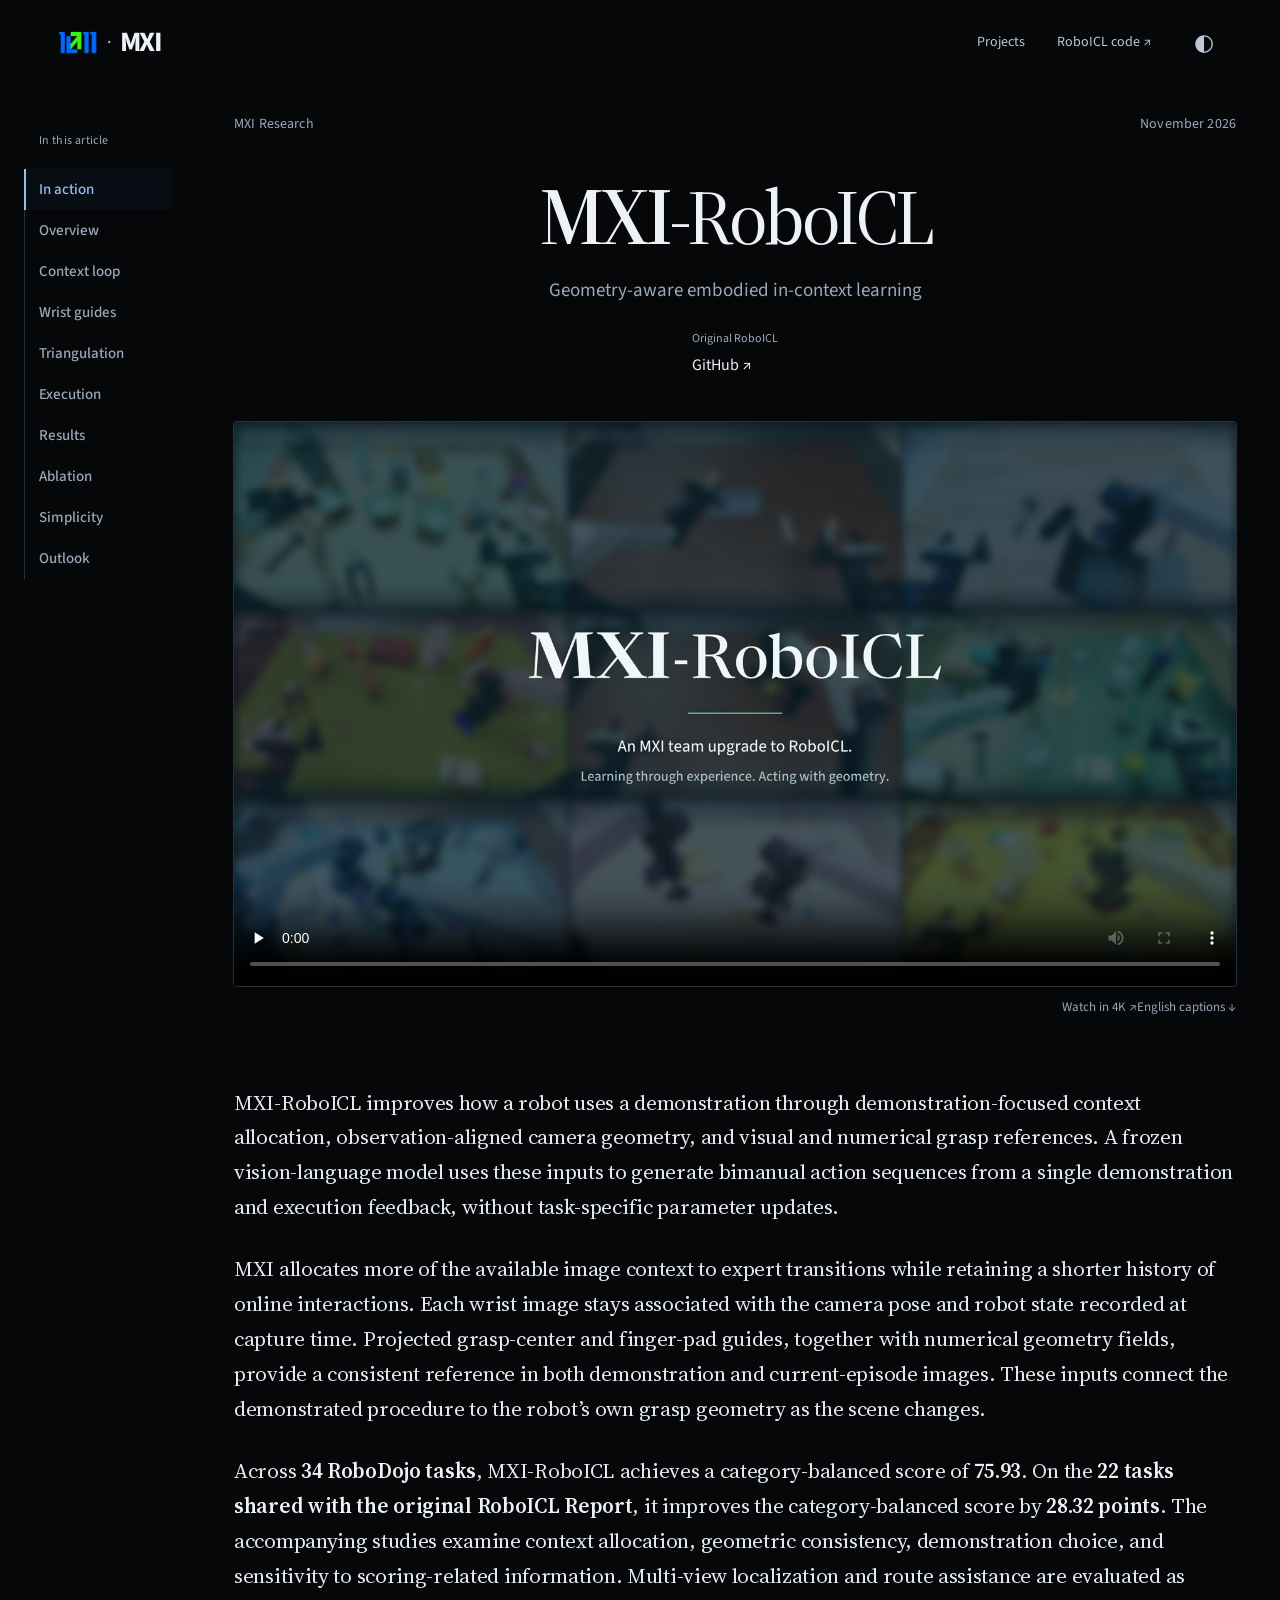
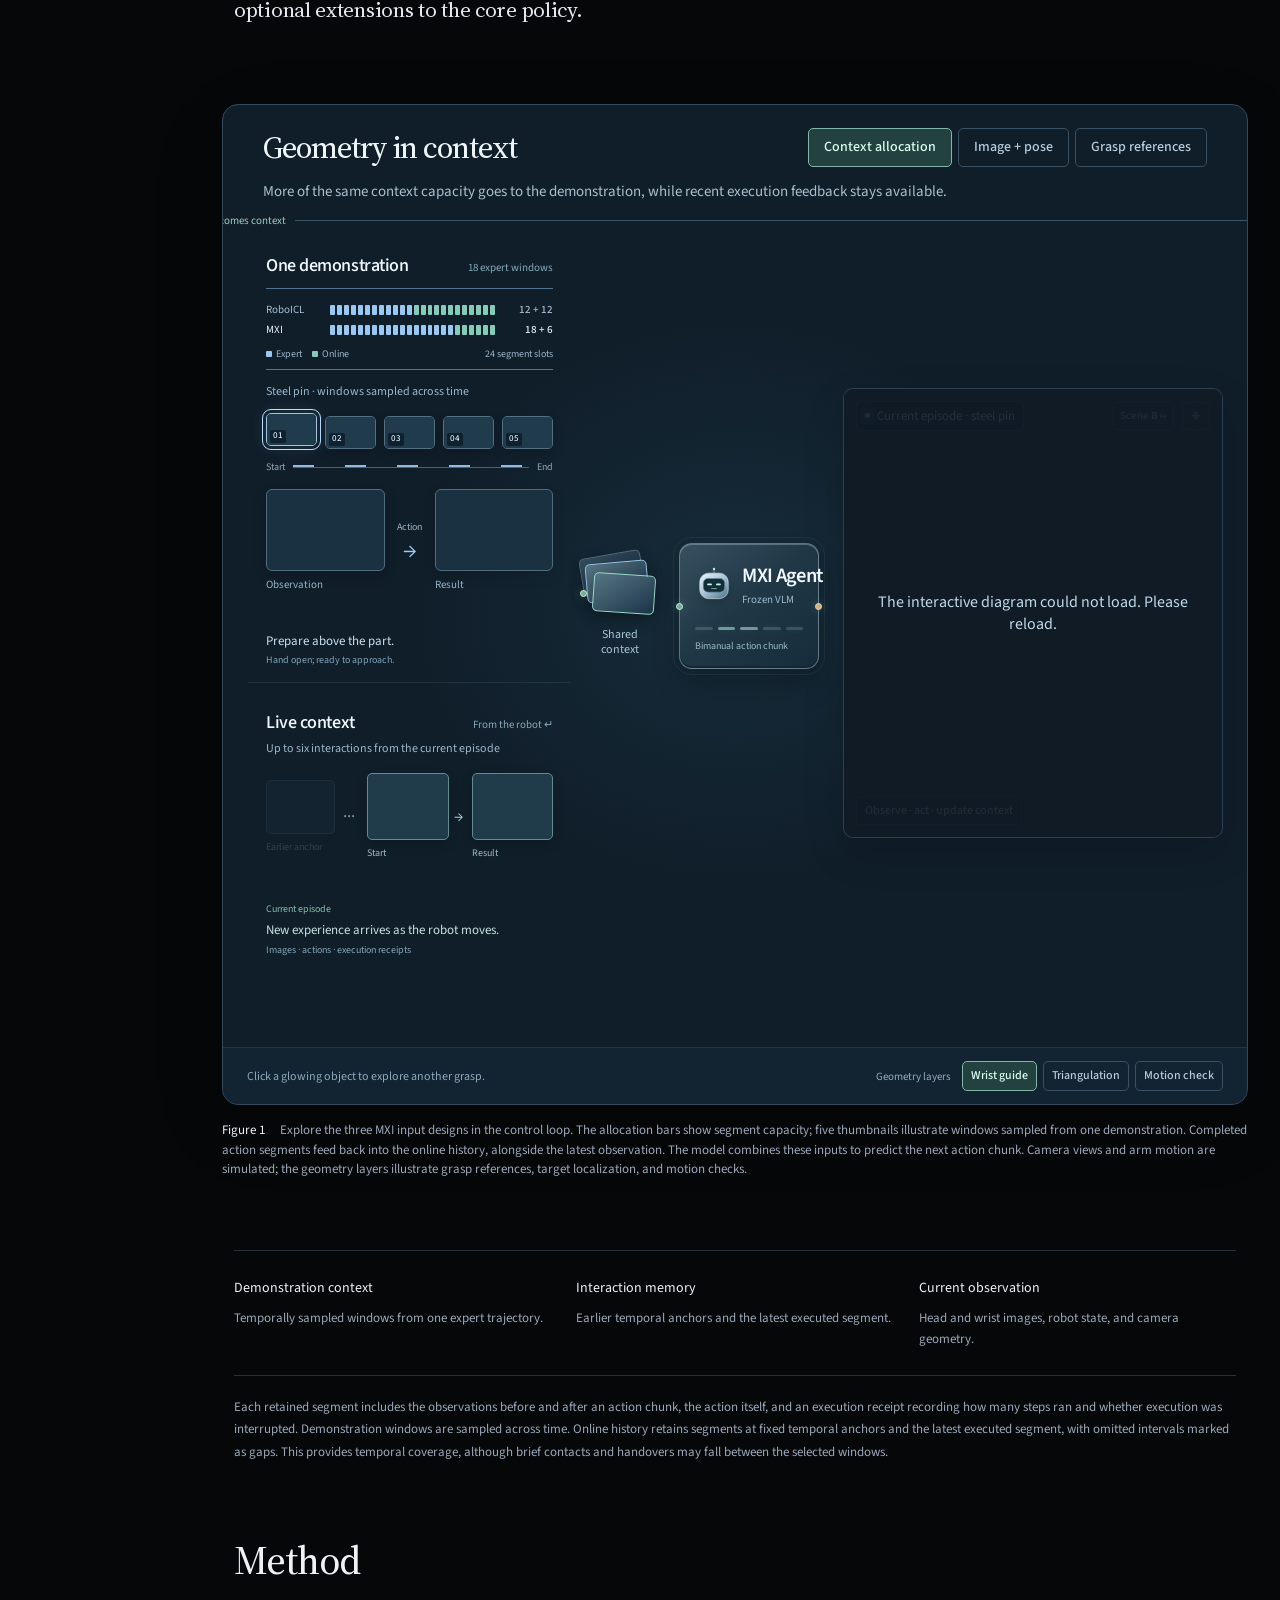
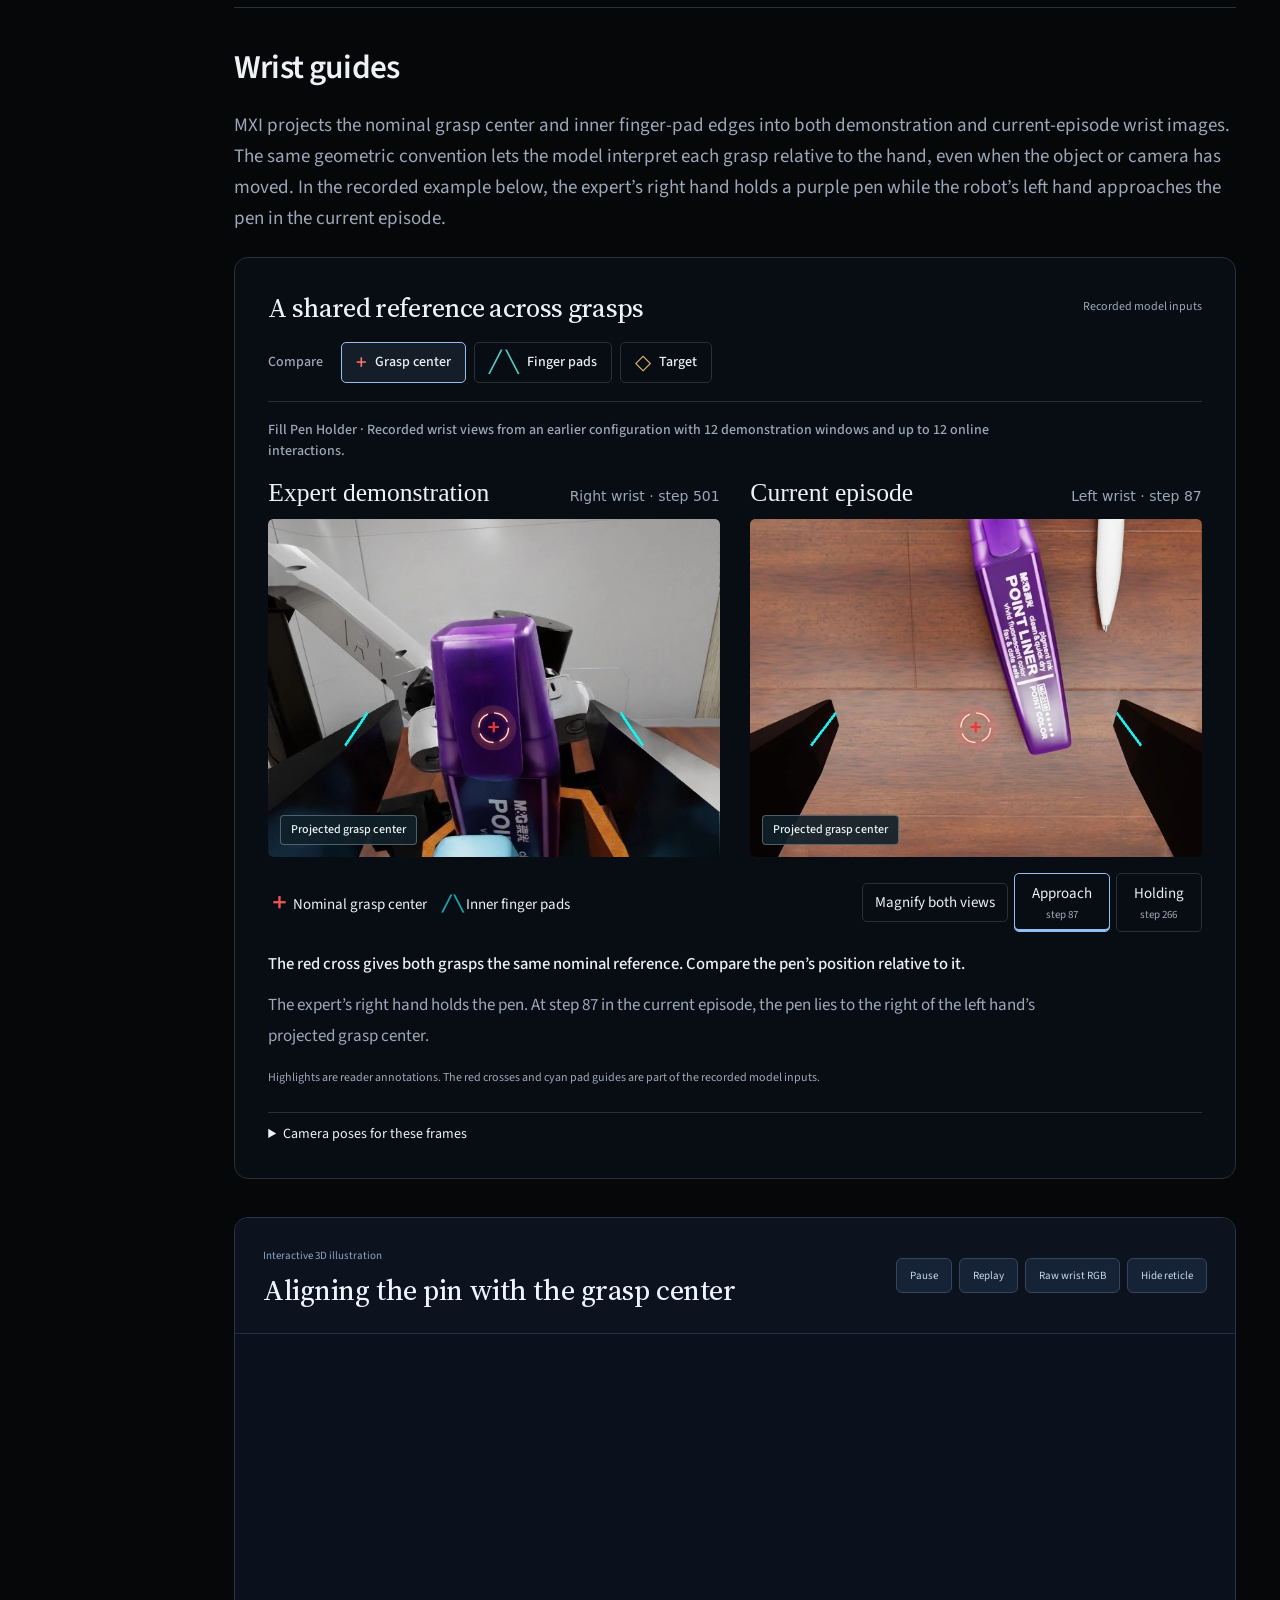
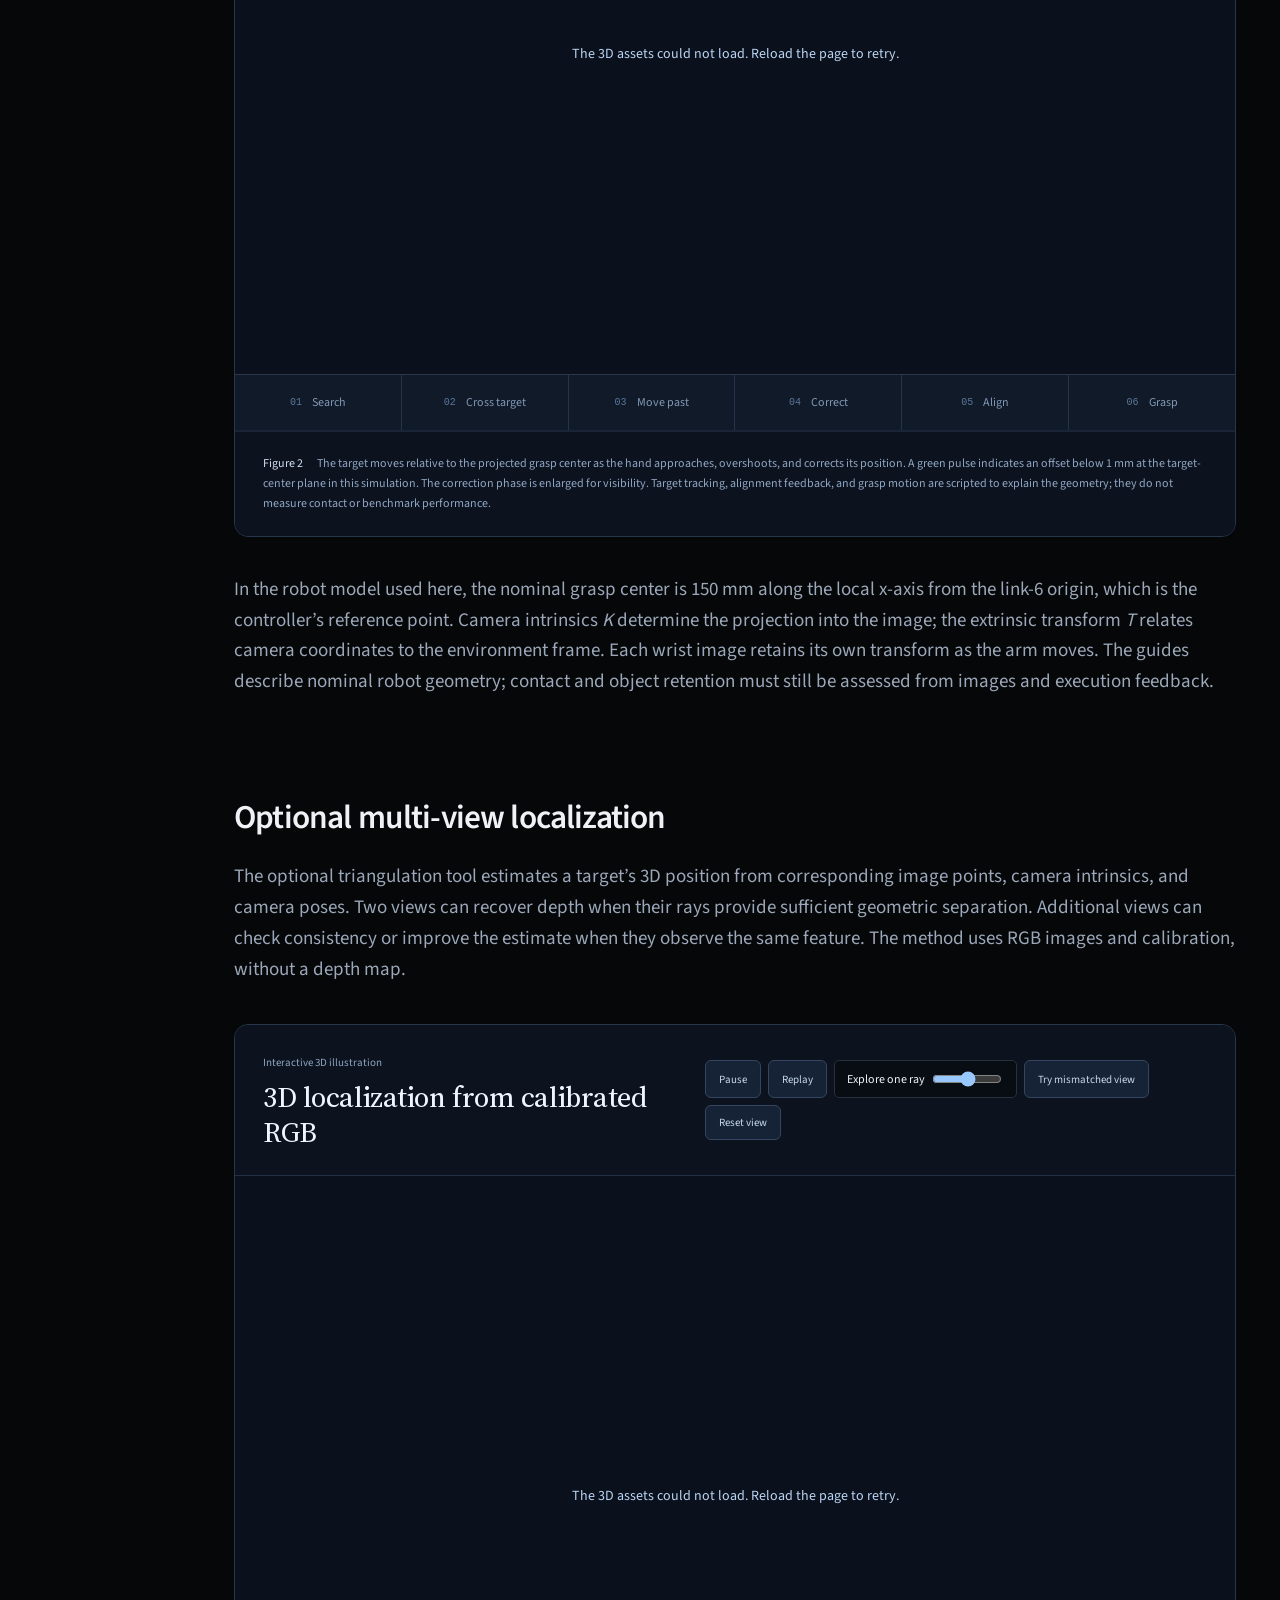
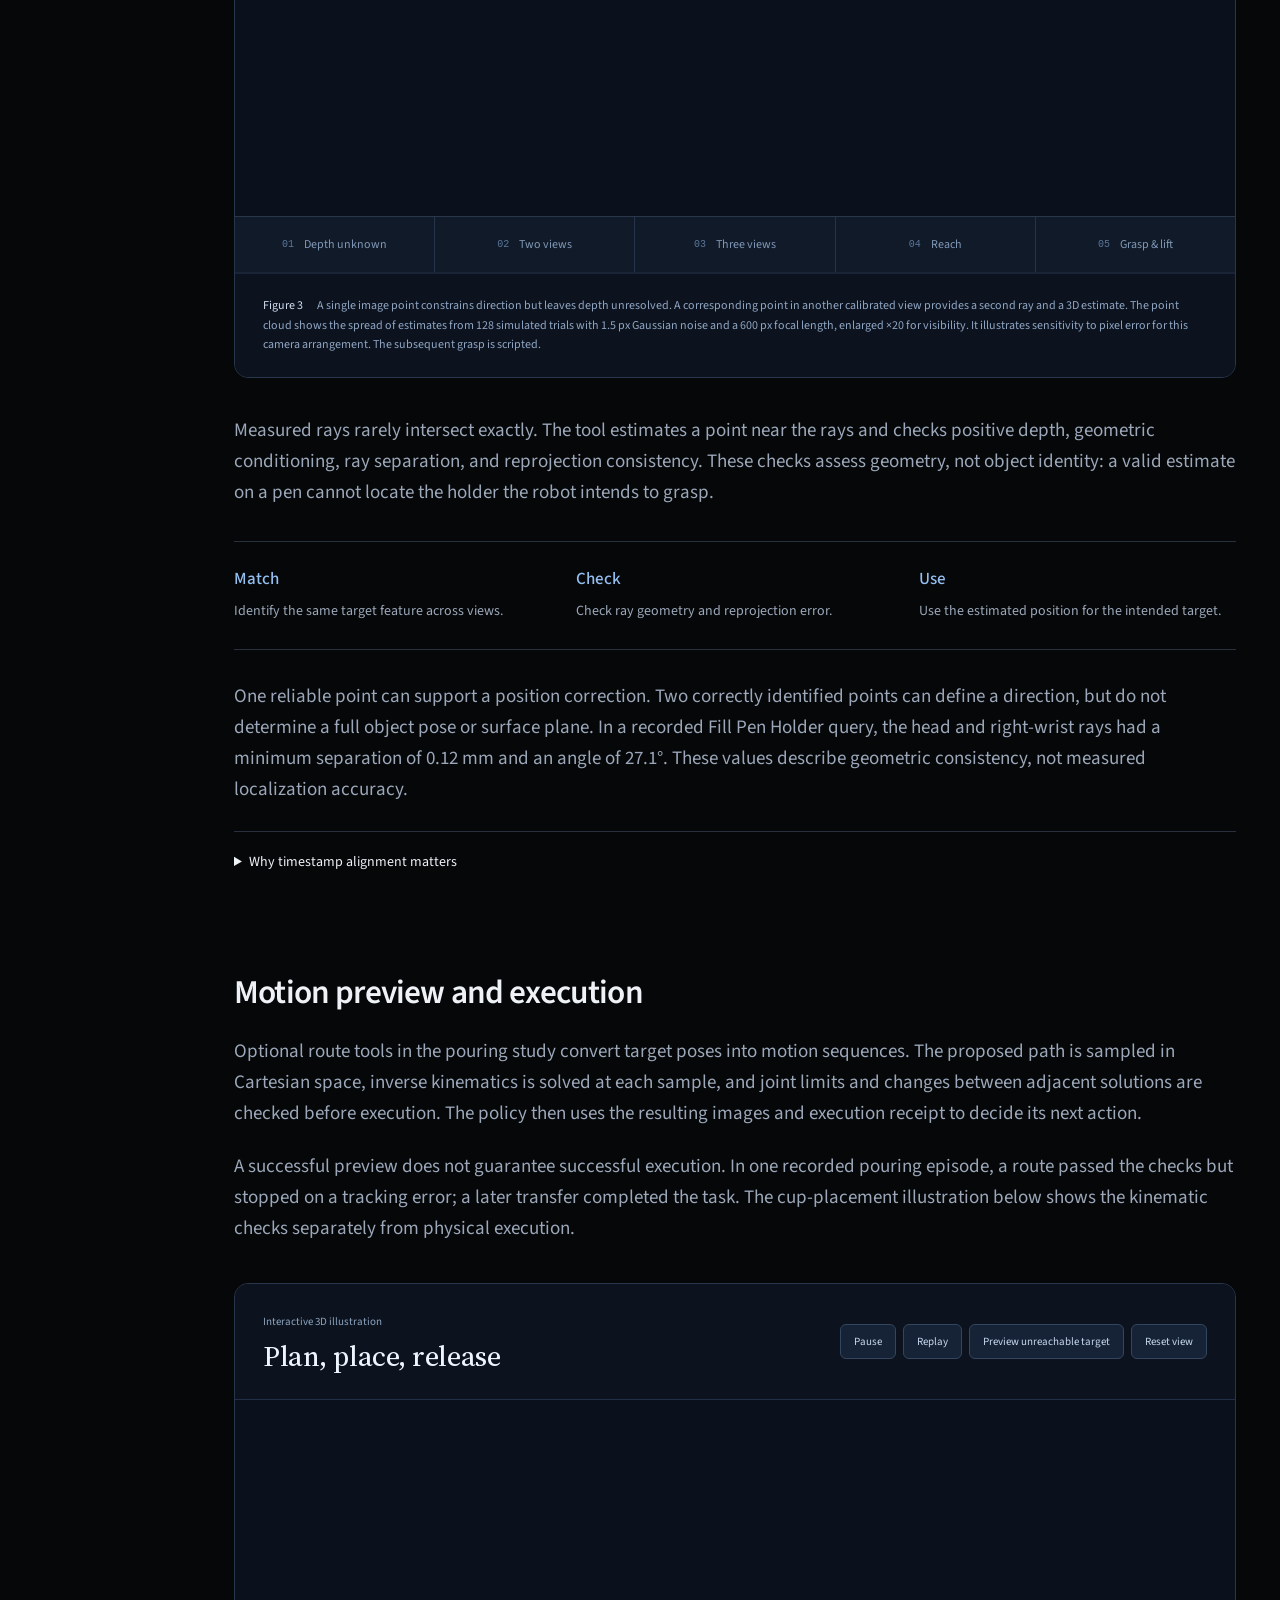
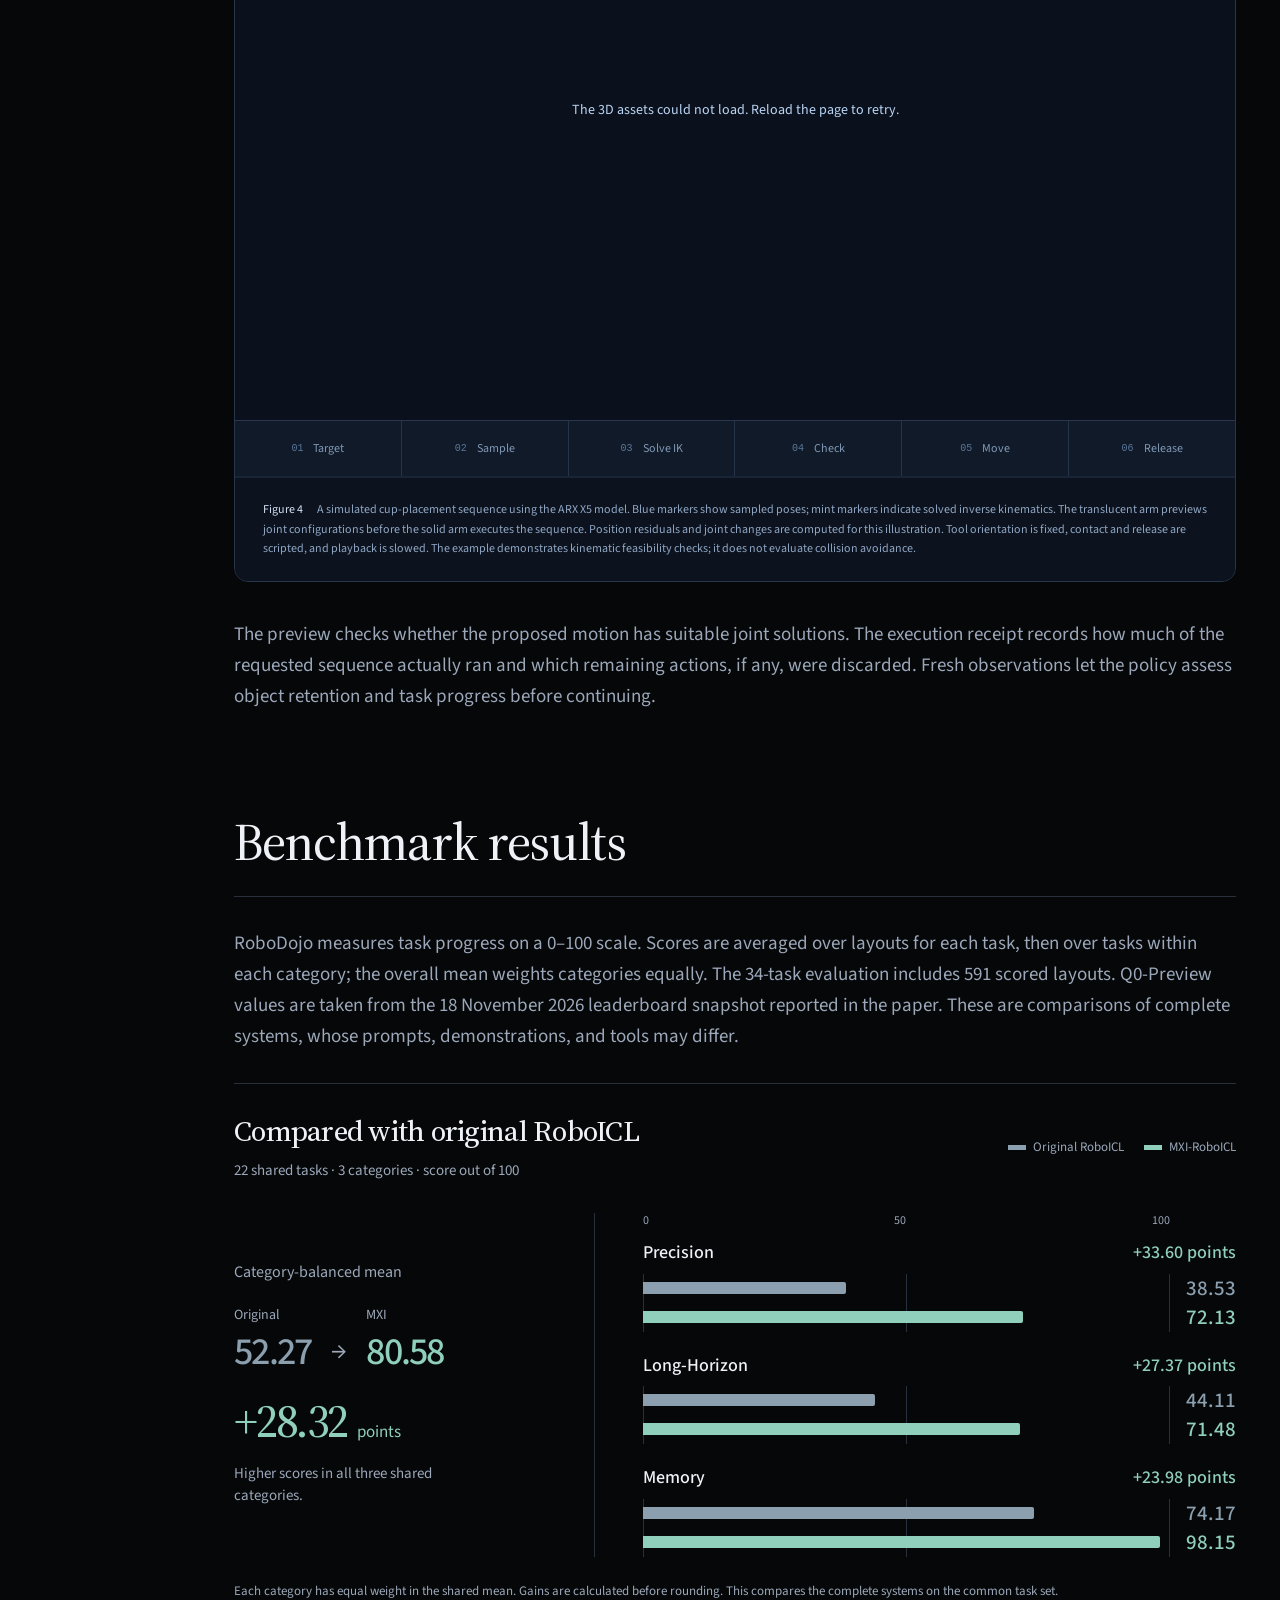
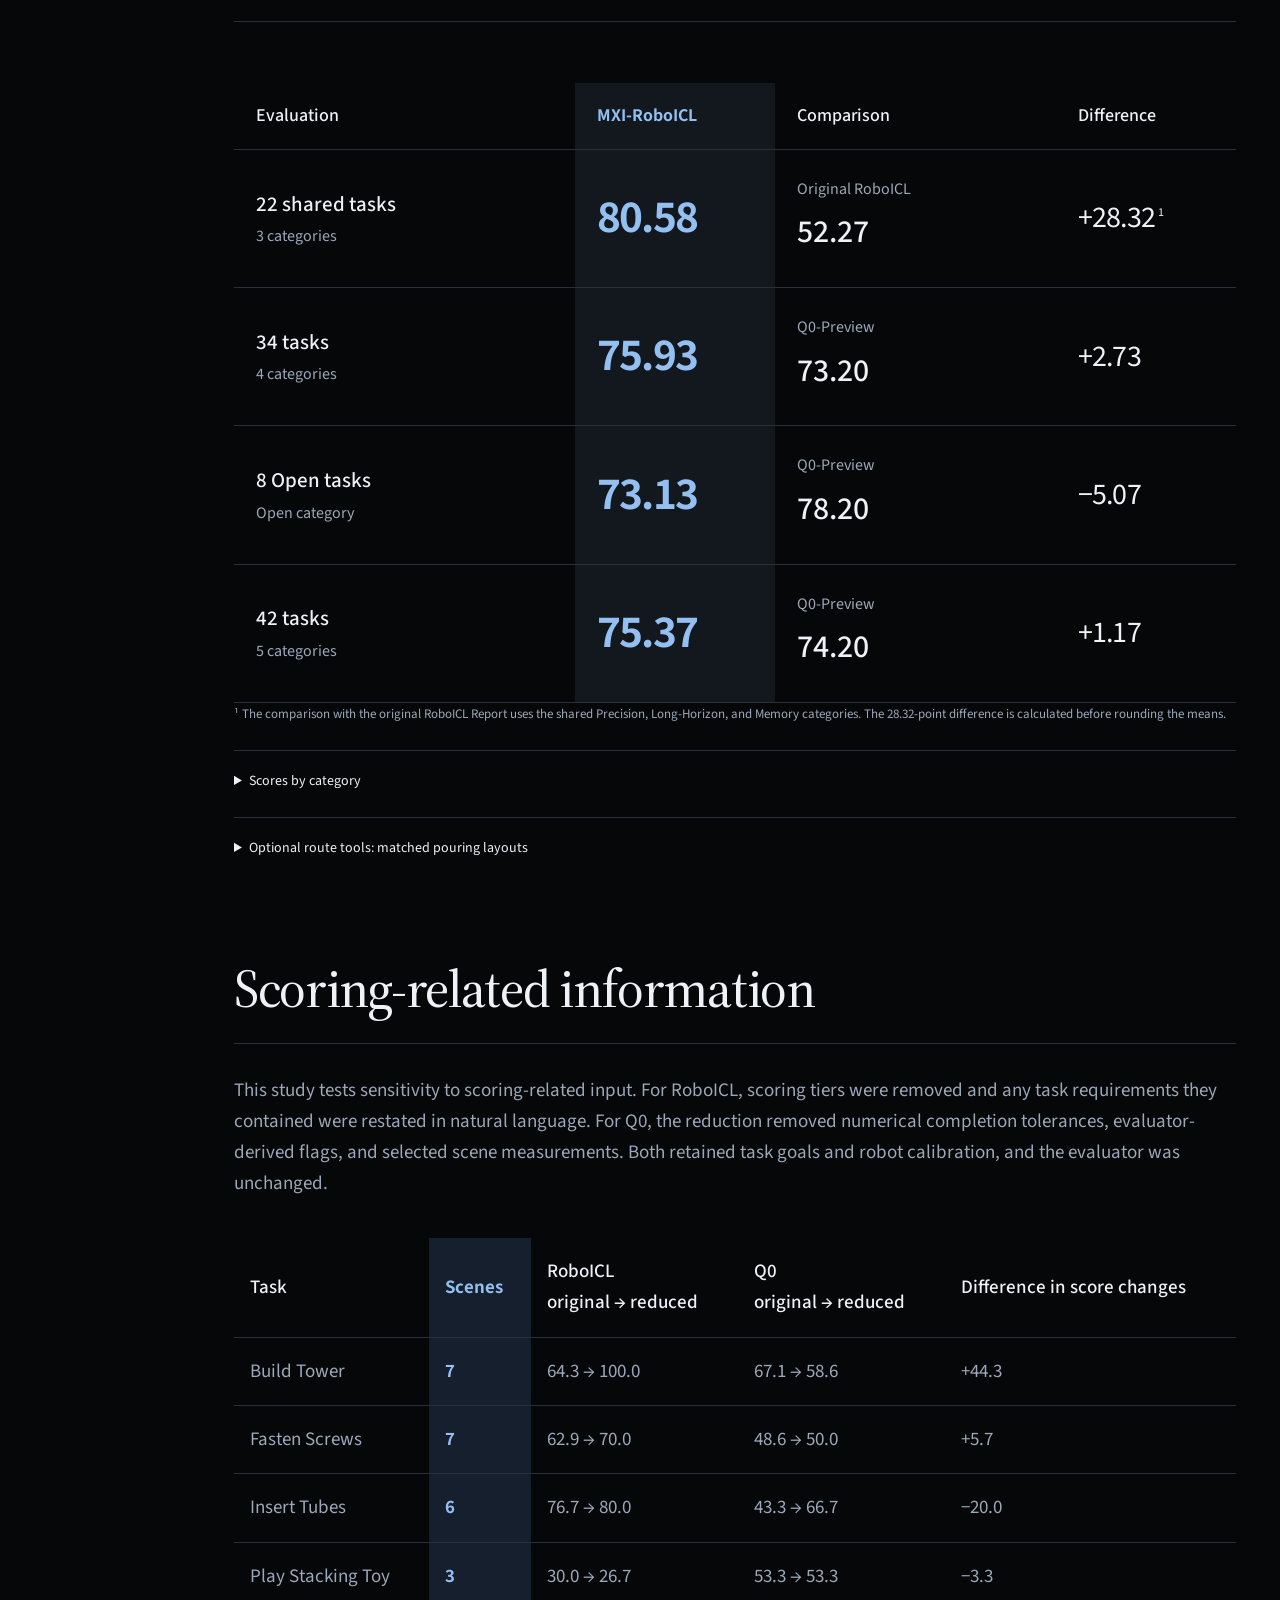
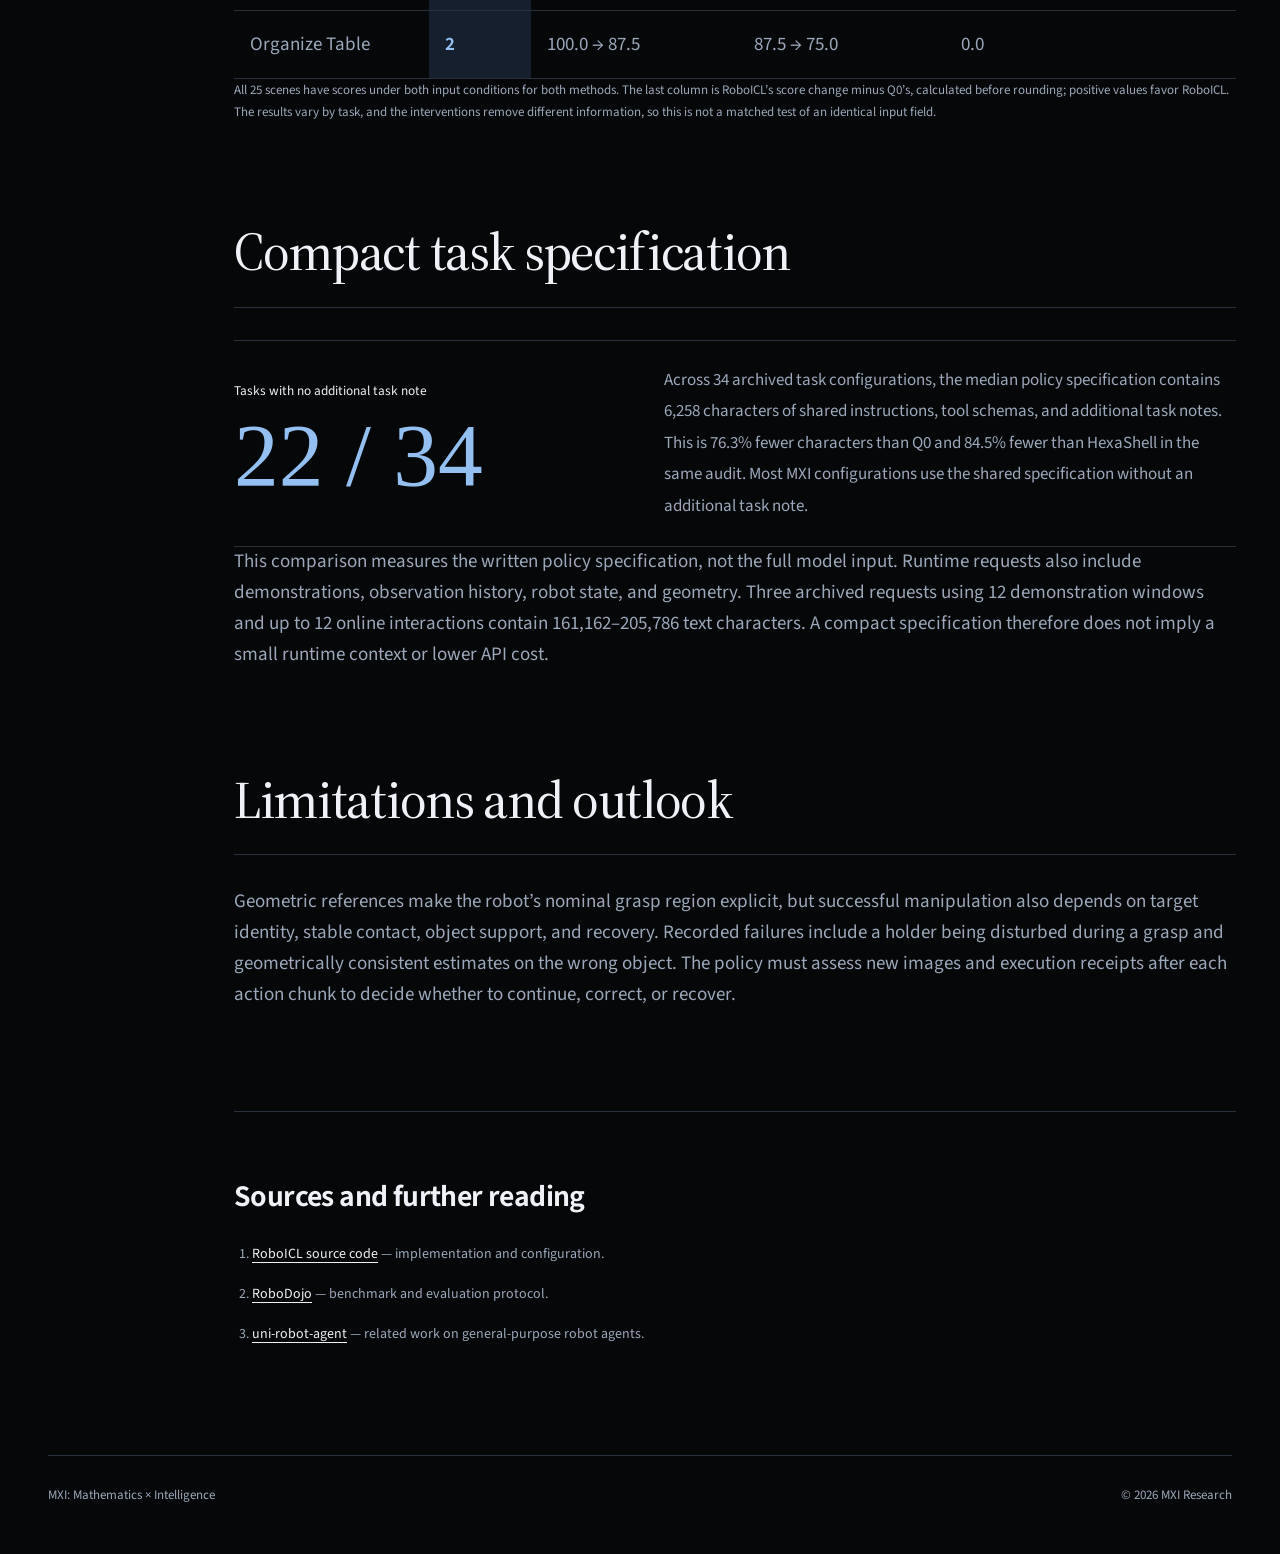
==== roboicl/index.html @ 3c6c7737 "Bundle the MXI-RoboICL website and media for local hosting" ====
<!doctype html>
<html lang="en" data-theme="dark">
<head>
<meta charset="utf-8"><meta name="viewport" content="width=device-width, initial-scale=1">
<title>MXI-RoboICL</title>
<meta name="description" content="MXI-RoboICL combines demonstration-focused context, observation-aligned camera geometry, and projected grasp references for robot control with a frozen vision-language model.">
<meta name="theme-color" content="#000000">
<script>try{document.documentElement.dataset.theme=localStorage.getItem('mxi-theme')||'dark'}catch(e){}</script>
<link rel="icon" href="../assets/mxi-logo.png"><link rel="stylesheet" href="../assets/styles.c7ca676ddd0a.css"><link rel="stylesheet" href="blog.css">
<link rel="stylesheet" href="research.css">
<script src="blog.js?v=16" defer></script>
<link rel="stylesheet" href="scenes.css">
<link rel="stylesheet" href="opening.css">
<link rel="stylesheet" href="editorial.css"><link rel="stylesheet" href="mxi.css?v=9">
<link rel="stylesheet" href="context-loop.css?v=17"><link rel="stylesheet" href="report.css?v=4"><script type="module" src="report.js?v=3"></script>
<link rel="preload" href="../assets/fonts/source-serif-4.woff2" as="font" type="font/woff2" crossorigin>
<script type="module" src="context-loop.js?v=18"></script>
<script src="opening.js?v=9" defer></script>
<script type="importmap">{"imports":{"three":"../assets/three/build/three.module.js","three/addons/":"../assets/three/examples/jsm/"}}</script>
<script type="module" src="scene-loader.js?v=18"></script>
</head>
<body>
<a class="skip-link" href="#article">Skip to article</a>
<header class="site-header"><div class="container header-inner"><a class="brand" href="../" aria-label="MXI home"><img src="../assets/mxi-logo.png" width="42" height="42" alt=""><span class="brand-separator">·</span><span>MXI</span></a><div class="header-actions"><a class="header-research" href="../#projects">Projects</a><a class="header-github" href="https://github.com/Embodied-RSI/RoboICL">RoboICL code ↗</a><button class="theme-toggle" type="button" aria-label="Switch theme">◐</button></div></div></header>
<main id="article">

<nav class="contents" aria-label="Article sections">
<button class="contents-toggle" aria-expanded="false" aria-controls="section-links">On this page <span aria-hidden="true">＋</span></button>
<div id="section-links"><span class="contents-label">In this article</span><a href="#showreel">In action</a><a href="#background">Overview</a><a href="#context-loop">Context loop</a><a href="#method">Wrist guides</a><a href="#triangulation">Triangulation</a><a href="#execution">Execution</a><a href="#results">Results</a><a href="#ablation">Ablation</a><a href="#simplicity">Simplicity</a><a href="#next">Outlook</a></div>
</nav>
<div class="article-head wrap">
<div class="edition"><span>MXI Research</span><span>November 2026</span></div>
<h1 class="mxi-title"><span class="mxi-emphasis">MXI</span>-RoboICL</h1><p class="mxi-team-statement">Geometry-aware embodied in-context learning</p>
<div class="publication-meta"><span class="paper-slot" aria-hidden="true"></span><a href="https://github.com/Embodied-RSI/RoboICL"><span>Original RoboICL</span>GitHub ↗</a></div>
</div>
<section id="showreel" class="showreel wrap" aria-label="MXI-RoboICL in action">
<figure class="showreel-figure">
<video id="showcase-video" controls playsinline preload="none" poster="../assets/film/report/film-poster.jpg" aria-label="MXI-RoboICL: method film with English narration, captions and recorded successes">
<source src="../assets/film/report/film-stream-1080.mp4" type="video/mp4"><track kind="captions" srclang="en" label="English" default src="../assets/film/report/new-lines.vtt?v=tri-restore-nov09">
<a href="../assets/film/report/film-stream-1080.mp4">Watch the MXI-RoboICL method film</a>
</video>
<div class="film-links"><a href="../assets/film/report/film-4k.mp4?v=tri-restore-nov09">Watch in 4K ↗</a> <a href="../assets/film/report/en.vtt?v=tri-restore-nov09" download>English captions ↓</a></div>
</figure>
</section>
<section id="background" class="opening-overview wrap" aria-label="Overview">
<p class="overview-lead">MXI-RoboICL improves how a robot uses a demonstration through demonstration-focused context allocation, observation-aligned camera geometry, and visual and numerical grasp references. A frozen vision-language model uses these inputs to generate bimanual action sequences from a single demonstration and execution feedback, without task-specific parameter updates.</p>
<p>MXI allocates more of the available image context to expert transitions while retaining a shorter history of online interactions. Each wrist image stays associated with the camera pose and robot state recorded at capture time. Projected grasp-center and finger-pad guides, together with numerical geometry fields, provide a consistent reference in both demonstration and current-episode images. These inputs connect the demonstrated procedure to the robot’s own grasp geometry as the scene changes.</p>
<p>Across <strong>34 RoboDojo tasks</strong>, MXI-RoboICL achieves a category-balanced score of <strong>75.93</strong>. On the <strong>22 tasks shared with the original RoboICL Report</strong>, it improves the category-balanced score by <strong>28.32 points</strong>. The accompanying studies examine context allocation, geometric consistency, demonstration choice, and sensitivity to scoring-related information. Multi-view localization and route assistance are evaluated as optional extensions to the core policy.</p>
</section>

<figure id="context-loop" class="context-loop wrap" aria-label="The MXI-RoboICL control loop" data-phase="reference" data-focus="allocation">
  <div class="grasp-lab" aria-label="Interactive diagram of the MXI-RoboICL context loop">
    <div class="lab-focus-header">
      <h2>Geometry in context</h2>
      <div class="lab-focus-controls" role="group" aria-label="Explore the MXI input designs">
        <button type="button" data-lab-focus="allocation" aria-pressed="true">Context allocation</button>
        <button type="button" data-lab-focus="geometry" aria-pressed="false">Image + pose</button>
        <button type="button" data-lab-focus="guides" aria-pressed="false">Grasp references</button>
      </div>
      <p data-lab-focus-description aria-live="polite">More of the same context capacity goes to the demonstration, while recent execution feedback stays available.</p>
    </div>
    <div class="lab-workspace">
      <div class="lab-context">
        <section class="lab-reference" aria-label="Fixed demonstration">
          <div class="lab-side-header"><h3>One demonstration</h3><span>18 expert windows</span></div>

          <div class="lab-allocation" aria-label="Context allocation changes from 12 expert and 12 online segments to 18 expert and 6 online segments">
            <div><span>RoboICL</span><div class="allocation-cells" aria-hidden="true"><i class="expert"></i><i class="expert"></i><i class="expert"></i><i class="expert"></i><i class="expert"></i><i class="expert"></i><i class="expert"></i><i class="expert"></i><i class="expert"></i><i class="expert"></i><i class="expert"></i><i class="expert"></i><i class="online"></i><i class="online"></i><i class="online"></i><i class="online"></i><i class="online"></i><i class="online"></i><i class="online"></i><i class="online"></i><i class="online"></i><i class="online"></i><i class="online"></i><i class="online"></i></div><b>12 + 12</b></div>
            <div><span>MXI</span><div class="allocation-cells" aria-hidden="true"><i class="expert"></i><i class="expert"></i><i class="expert"></i><i class="expert"></i><i class="expert"></i><i class="expert"></i><i class="expert"></i><i class="expert"></i><i class="expert"></i><i class="expert"></i><i class="expert"></i><i class="expert"></i><i class="expert"></i><i class="expert"></i><i class="expert"></i><i class="expert"></i><i class="expert"></i><i class="expert"></i><i class="online"></i><i class="online"></i><i class="online"></i><i class="online"></i><i class="online"></i><i class="online"></i></div><b>18 + 6</b></div>
            <p><span class="allocation-key expert">Expert</span><span class="allocation-key online">Online</span><span>24 segment slots</span></p>
          </div>
          <p class="lab-reference-sub"><span data-lab-demo-title>Steel pin</span> · windows sampled across time</p>
          <div class="lab-windows" role="group" aria-label="Inspect a demonstration window">
            <button type="button" data-lab-window="0" aria-label="Demonstration window 1" aria-pressed="true"><canvas width="240" height="150" aria-hidden="true"></canvas><span>01</span></button>
            <button type="button" data-lab-window="1" aria-label="Demonstration window 2" aria-pressed="false"><canvas width="240" height="150" aria-hidden="true"></canvas><span>02</span></button>
            <button type="button" data-lab-window="2" aria-label="Demonstration window 3" aria-pressed="false"><canvas width="240" height="150" aria-hidden="true"></canvas><span>03</span></button>
            <button type="button" data-lab-window="3" aria-label="Demonstration window 4" aria-pressed="false"><canvas width="240" height="150" aria-hidden="true"></canvas><span>04</span></button>
            <button type="button" data-lab-window="4" aria-label="Demonstration window 5" aria-pressed="false"><canvas width="240" height="150" aria-hidden="true"></canvas><span>05</span></button>
          </div>
          <div class="lab-sampling"><span>Start</span><i></i><span>End</span></div>
          <div class="lab-example" data-lab-demo-source>
            <div><canvas data-lab-example-start width="320" height="200" aria-label="Demonstration starting observation"></canvas><span>Observation</span></div>
            <div class="lab-example-arrow"><span>Action</span><b>→</b></div>
            <div><canvas data-lab-example-end width="320" height="200" aria-label="Demonstration resulting observation"></canvas><span>Result</span></div>
          </div>
          <div class="lab-bound-tags"><span data-lab-demo-stamp>Demo image</span><span>Its camera pose</span><span>Its robot state</span></div>
          <p class="lab-demo-caption" data-lab-window-action>Prepare above the part.</p>
          <p class="lab-receipt" data-lab-window-receipt>Hand open; ready to approach.</p>
        </section>
        <section class="lab-memory" aria-label="Live context from the robot">
          <div class="lab-side-header"><h3>Live context</h3><span>From the robot ↵</span></div>
          <p class="lab-live-sub">Up to six interactions from the current episode</p>
          <div class="lab-live-strip" data-lab-observation>
            <div class="lab-anchor-wrap" data-lab-anchor data-empty><canvas width="240" height="150" aria-label="Retained earlier execution"></canvas><span>Earlier anchor</span></div>
            <span class="lab-history-gap" title="Omitted history intervals">···</span>
            <div class="lab-latest-pair">
              <div><canvas data-lab-live-start width="320" height="200" aria-label="Start of the latest execution segment"></canvas><span>Start</span></div>
              <b aria-hidden="true">→</b>
              <div><canvas data-lab-observation-photo width="320" height="200" aria-label="Result of the latest execution segment"></canvas><span>Result</span></div>
            </div>
          </div>
          <div class="lab-bound-tags"><span data-lab-live-stamp>Initial image</span><span>Its camera pose</span><span>Its robot state</span></div>
          <div class="lab-live-record"><span data-lab-observation-label>Current episode</span><p data-lab-observation-state>New experience arrives as the robot moves.</p><small data-lab-observation-receipt>Images · actions · execution receipts</small></div>
        </section>
      </div>
      <section class="lab-agent" aria-label="Shared context enters the frozen MXI Agent">
        <div class="lab-shared-context">
          <div class="lab-context-stack" data-lab-shared-source><i></i><canvas data-lab-shared-demo width="240" height="150" aria-hidden="true"></canvas><canvas data-lab-shared-live width="240" height="150" aria-hidden="true"></canvas></div>
          <span>Shared<br>context</span>
          <i class="lab-port" data-lab-merge-port></i>
        </div>
        <div class="lab-model-core">
          <i class="lab-port lab-input-port" data-lab-input-port></i>
          <div class="lab-model-brand">
            <svg class="lab-model-icon" viewBox="0 0 64 64" fill="none" aria-hidden="true"><defs><linearGradient id="model-metal" x1="12" y1="8" x2="50" y2="58" gradientUnits="userSpaceOnUse"><stop stop-color="#eff8ff"/><stop offset=".52" stop-color="#a9c2d3"/><stop offset="1" stop-color="#4b7289"/></linearGradient></defs><rect x="8" y="12" width="48" height="43" rx="15" fill="url(#model-metal)" stroke="#d1e6ef"/><rect x="14" y="21" width="36" height="23" rx="8" fill="#152c3a" stroke="#698ea1"/><path d="M22 31h5m10 0h5" stroke="#b9ffe5" stroke-width="3" stroke-linecap="round"/><path d="M28 38h8" stroke="#83bba9" stroke-width="1.5" stroke-linecap="round"/><path d="M32 12V7" stroke="#a9c6d6"/><circle cx="32" cy="5" r="2" fill="#b9edda"/></svg>
            <div><h3>MXI Agent</h3><span>Frozen VLM</span></div>
          </div>
          <div class="lab-core-channels" aria-hidden="true"><i></i><i></i><i></i><i></i><i></i></div>
          <span class="lab-model-note">Bimanual action chunk</span>
          <i class="lab-port lab-output-port" data-lab-output-port></i>
          <div class="lab-core-scan" aria-hidden="true"></div>
        </div>
      </section>
      <section class="lab-stage" aria-label="3D robot workspace">
        <canvas data-lab-canvas aria-label="Click a glowing object to change the grasp. Keys 1, 2, 3 select steel pin, USB drive, or hex coupler. Drag to orbit." tabindex="0" aria-keyshortcuts="1 2 3"></canvas>
        <div class="lab-loading" data-lab-loading role="status">Loading the 3D workbench…</div>
        <div class="lab-viewport-header">
          <span class="lab-live-label"><i></i><span data-lab-view-label>Current episode · steel pin</span></span>
          <button type="button" data-lab-layout aria-pressed="false" aria-label="Change object arrangement">Scene <b>B</b> ↔</button>
          <button type="button" data-lab-reset aria-label="Reset camera" title="Reset camera">⌖</button>
        </div>
        <span class="lab-target" data-lab-target hidden></span>
        <div class="lab-wrist lab-ref-wrist" data-lab-ref-wrist hidden><canvas width="232" height="160"></canvas><span>Demonstration wrist</span></div>
        <div class="lab-wrist" data-lab-wrist hidden aria-label="Simulated wrist camera">
          <canvas data-lab-wrist-canvas width="232" height="160" aria-hidden="true"></canvas>
          <svg viewBox="0 0 232 160" aria-hidden="true"><line data-lab-offset-line/><circle data-lab-target-dot r="4"/></svg>
          <span>Current wrist</span><b data-lab-wrist-readout></b>
        </div>
        <div class="lab-tool-result" data-lab-tool-result hidden></div>
        <div class="lab-viewport-footer">
          <span data-lab-view-status>Observe · act · update context</span>
        </div>
      </section>

      <svg class="lab-flow" aria-hidden="true"><defs><marker id="flow-arrow" viewBox="0 0 10 10" refX="8" refY="5" markerWidth="5" markerHeight="5" orient="auto-start-reverse"><path d="M1 1L8 5L1 9" fill="none" stroke="context-stroke" stroke-width="1.4"/></marker></defs>
        <path data-lab-path="reference" marker-end="url(#flow-arrow)"/>
        <path data-lab-path="observation" marker-end="url(#flow-arrow)"/>
        <path data-lab-path="context" marker-end="url(#flow-arrow)"/>
        <path data-lab-path="action" marker-end="url(#flow-arrow)"/>
        <path data-lab-path="feedback" marker-end="url(#flow-arrow)"/>
        <g class="lab-streams" data-lab-streams></g>
      </svg>
      <div class="lab-photo-packet" data-lab-demo-packet aria-hidden="true"><canvas width="480" height="150"></canvas><span>Demo window</span><small class="lab-packet-geometry">Camera pose + robot state</small></div>
      <div class="lab-photo-packet" data-lab-feedback-packet aria-hidden="true"><canvas width="480" height="150"></canvas><span>Execution segment</span><small class="lab-packet-geometry">Camera pose + robot state</small></div>
      <div class="lab-photo-packet lab-context-packet" data-lab-context-packet aria-hidden="true"><canvas width="240" height="150"></canvas><span>Live context</span><small class="lab-packet-geometry">Camera pose + robot state</small></div>
      <span class="lab-action-label" data-lab-action-label>Action</span>
      <span class="lab-feedback-label" data-lab-feedback-label>Execution becomes context</span>
    </div>
    <div class="lab-bottom">
      <p><span data-lab-cycle-label>Click a glowing object to explore another grasp.</span></p>
      <div class="lab-tools" role="group" aria-label="Toggle geometric tools"><span>Geometry layers</span>
        <button type="button" data-lab-tool="wrist" aria-pressed="true">Wrist guide</button>
        <button type="button" data-lab-tool="tri" aria-pressed="false">Triangulation</button>
        <button type="button" data-lab-tool="plan" aria-pressed="false">Motion check</button>
      </div>
    </div>
  </div>
  <figcaption><span>Figure 1</span> Explore the three MXI input designs in the control loop. The allocation bars show segment capacity; five thumbnails illustrate windows sampled from one demonstration. Completed action segments feed back into the online history, alongside the latest observation. The model combines these inputs to predict the next action chunk. Camera views and arm motion are simulated; the geometry layers illustrate grasp references, target localization, and motion checks.</figcaption>
</figure>

<div class="reading-layout wrap"><article class="prose">
<section class="context-details" aria-label="How context is organized">
<div class="context-strip"><div><span>Demonstration context</span><p>Temporally sampled windows from one expert trajectory.</p></div><div><span>Interaction memory</span><p>Earlier temporal anchors and the latest executed segment.</p></div><div><span>Current observation</span><p>Head and wrist images, robot state, and camera geometry.</p></div></div>
<p class="small">Each retained segment includes the observations before and after an action chunk, the action itself, and an execution receipt recording how many steps ran and whether execution was interrupted. Demonstration windows are sampled across time. Online history retains segments at fixed temporal anchors and the latest executed segment, with omitted intervals marked as gaps. This provides temporal coverage, although brief contacts and handovers may fall between the selected windows.</p></section>

<section id="method" class="method-chapter"><h2 class="method-group-title">Method</h2><h3>Wrist guides</h3><p>MXI projects the nominal grasp center and inner finger-pad edges into both demonstration and current-episode wrist images. The same geometric convention lets the model interpret each grasp relative to the hand, even when the object or camera has moved. In the recorded example below, the expert’s right hand holds a purple pen while the robot’s left hand approaches the pen in the current episode.</p>
<div class="observation-study" data-wrist-cue="center">
<div class="wrist-study-heading"><h4>A shared reference across grasps</h4><span>Recorded model inputs</span></div>
<div class="wrist-cue-controls" role="group" aria-label="Highlight the same feature in both wrist views">
<span>Compare</span><button type="button" data-wrist-cue="center" aria-pressed="true"><i class="cue-cross" aria-hidden="true">+</i>Grasp center</button><button type="button" data-wrist-cue="pads" aria-pressed="false"><i class="cue-pads" aria-hidden="true">╱ ╲</i>Finger pads</button><button type="button" data-wrist-cue="target" aria-pressed="false"><i class="cue-target" aria-hidden="true">◇</i>Target</button>
</div>
<p class="wrist-source">Fill Pen Holder · Recorded wrist views from an earlier configuration with 12 demonstration windows and up to 12 online interactions.</p>
<div class="observation-pair">
<figure><figcaption>Expert demonstration <small>Right wrist · step 501</small></figcaption><div class="wrist-crop"><div class="wrist-coordinate-plane"><img width="640" height="480" src="../assets/observations/expert.webp" alt="Purple pen between the expert’s right fingers, above the red grasp center"><svg class="wrist-annotation" data-wrist-annotation="expert" viewBox="0 0 640 480" aria-hidden="true"></svg></div><span class="wrist-feature-label">Projected grasp center</span></div></figure>
<figure><figcaption>Current episode <small id="live-camera">Left wrist · step 87</small></figcaption><div class="wrist-crop"><div class="wrist-coordinate-plane"><img id="current-wrist" width="640" height="480" src="../assets/observations/approach.webp" alt="Purple pen to the right of the red cross in the left wrist image"><svg class="wrist-annotation" data-wrist-annotation="current" viewBox="0 0 640 480" aria-hidden="true"></svg></div><span class="wrist-feature-label">Projected grasp center</span></div></figure></div>
<div class="observation-tools"><span><b class="cross-key">＋</b> Nominal grasp center <b class="pads-key">╱ ╲</b> Inner finger pads</span><div class="wrist-phase-controls" role="group" aria-label="Recorded observation"><button id="crop-mode" aria-pressed="false">Magnify both views</button> <button data-frame="approach" aria-pressed="true">Approach <small>step 87</small></button><button data-frame="hold" aria-pressed="false">Holding <small>step 266</small></button></div></div>
<p class="wrist-cue-note" data-wrist-cue-note aria-live="polite">The red cross gives both grasps the same nominal reference. Compare the pen’s position relative to it.</p>
<p id="wrist-caption" aria-live="polite">The expert’s right hand holds the pen. At step 87 in the current episode, the pen lies to the right of the left hand’s projected grasp center.</p>
<p class="wrist-annotation-note">Highlights are reader annotations. The red crosses and cyan pad guides are part of the recorded model inputs.</p>
<details><summary>Camera poses for these frames</summary><div class="pose-grid" id="wrist-poses"></div><small>Camera-to-environment transforms; translation is in metres. Demonstration pad positions are estimated from the recorded gripper command. Current-episode pad positions use measured finger joints.</small></details>
</div>

<figure class="scene-figure" id="wrist-animation" data-scene="grasp">
<div class="scene-heading"><div><span class="scene-kicker">Interactive 3D illustration</span><h4>Aligning the pin with the grasp center</h4></div><div class="scene-controls"><button data-play aria-pressed="false">Pause</button><button data-replay>Replay</button><button data-raw aria-pressed="false">Raw wrist RGB</button><button data-guides aria-pressed="true">Hide reticle</button></div></div>
<div class="scene-stage" role="group" aria-label="Aligning the pin with the grasp center">
<canvas aria-label="First-person wrist view of precision grasp alignment, with a small full-arm context view" tabindex="0"></canvas>
<div class="scene-loading">Loading 3D visualization…</div>
<div class="scene-label main-label">Wrist RGB · precision pin pickup</div><div class="context-inset"><span>Overview</span></div><div class="comparison-status" data-comparison>Align the target with the crosshair</div>
<div class="wrist-frame"><span class="scene-label">Wrist camera · live view</span><div class="reticle"><i></i><b></b><em class="reticle-pulse"></em><em class="reticle-hold"></em></div><div class="target-bracket"></div><div class="alignment-line"></div><div class="pad-edge" data-pad="0"></div><div class="pad-edge" data-pad="1"></div><div class="wrist-readout">Compare the grasp center and target</div></div><div class="guide-key"><span>＋ Grasp center</span><span>◇ Target</span><span>│ Inner pads</span></div><div class="precision-metrics"><div><span>Target-plane offset</span><strong data-offset>65.8 <small>mm</small></strong></div><div><span>Pin width</span><strong>20 <small>mm</small></strong></div><p data-grasp-outcome>The pin stays on the table.</p></div>
<div class="scene-story"><span data-stage-count>01 / 06</span><strong data-stage-title>Search</strong><p data-stage-description></p></div>
</div>
<div class="scene-timeline"><button data-stage="0"><span>01</span>Search</button><button data-stage="1"><span>02</span>Cross target</button><button data-stage="2"><span>03</span>Move past</button><button data-stage="3"><span>04</span>Correct</button><button data-stage="4"><span>05</span>Align</button><button data-stage="5"><span>06</span>Grasp</button></div>
<div class="scene-progress"><i></i></div>
<figcaption><span>Figure 2</span> The target moves relative to the projected grasp center as the hand approaches, overshoots, and corrects its position. A green pulse indicates an offset below 1 mm at the target-center plane in this simulation. The correction phase is enlarged for visibility. Target tracking, alignment feedback, and grasp motion are scripted to explain the geometry; they do not measure contact or benchmark performance.</figcaption>
</figure>

<p>In the robot model used here, the nominal grasp center is 150 mm along the local x-axis from the link-6 origin, which is the controller’s reference point. Camera intrinsics <em>K</em> determine the projection into the image; the extrinsic transform <em>T</em> relates camera coordinates to the environment frame. Each wrist image retains its own transform as the arm moves. The guides describe nominal robot geometry; contact and object retention must still be assessed from images and execution feedback.</p>
</section><section id="triangulation" class="method-chapter"><h3>Optional multi-view localization</h3><p>The optional triangulation tool estimates a target’s 3D position from corresponding image points, camera intrinsics, and camera poses. Two views can recover depth when their rays provide sufficient geometric separation. Additional views can check consistency or improve the estimate when they observe the same feature. The method uses RGB images and calibration, without a depth map.</p>
<figure class="scene-figure" id="tri-animation" data-scene="tri">
<div class="scene-heading"><div><span class="scene-kicker">Interactive 3D illustration</span><h4>3D localization from calibrated RGB</h4></div><div class="scene-controls"><button data-play aria-pressed="false">Pause</button><button data-replay>Replay</button><label class="ray-control">Explore one ray <input aria-label="Candidate position along the head ray" type="range" min="45" max="115" value="81" data-ray-slider></label><button data-outlier aria-pressed="false">Try mismatched view</button><button data-reset>Reset view</button></div></div>
<div class="scene-stage" role="group" aria-label="3D localization from calibrated RGB">
<canvas aria-label="Head camera on a gantry and wrist cameras attached to complete ARX arms, revealing depth before a reach; drag to orbit. Use arrow keys to rotate and plus or minus to zoom." tabindex="0"></canvas>
<div class="scene-loading">Loading 3D visualization…</div>
<div class="scene-label main-label">ARX X5 · calibrated RGB geometry</div><div class="rgb-inputs"><span>RGB + camera calibration</span><strong>No depth map</strong></div><div class="head-frame"><span class="scene-label">Head RGB</span><i class="image-landmark"></i><p data-ray-explanation>Same pixel. Different possible depths.</p></div>
<div class="camera-labels"></div><div class="depth-card"><span data-depth-label>Example depths on one ray</span><div class="depth-number" data-depth>?</div><div class="spread-readout" data-spread>One view · depth unconstrained</div><div class="depth-track"><i data-depth-range></i><b data-depth-point></b></div><strong data-geometry>Depth is ambiguous</strong><p data-geometry-detail>A point in one image lies somewhere along a 3D ray.</p><div class="camera-legend"><span style="--cam:#92bdff">Head</span><span style="--cam:#64e2c4">Left wrist</span><span style="--cam:#ffbd80">Right wrist</span></div></div><div class="orbit-hint">Drag the 3D scene to orbit</div>
<div class="scene-story"><span data-stage-count>01 / 05</span><strong data-stage-title>One ray</strong><p data-stage-description></p></div>
</div>
<div class="scene-timeline"><button data-stage="0"><span>01</span>Depth unknown</button><button data-stage="1"><span>02</span>Two views</button><button data-stage="2"><span>03</span>Three views</button><button data-stage="3"><span>04</span>Reach</button><button data-stage="4"><span>05</span>Grasp &amp; lift</button></div>
<div class="scene-progress"><i></i></div>
<figcaption><span>Figure 3</span> A single image point constrains direction but leaves depth unresolved. A corresponding point in another calibrated view provides a second ray and a 3D estimate. The point cloud shows the spread of estimates from 128 simulated trials with 1.5 px Gaussian noise and a 600 px focal length, enlarged ×20 for visibility. It illustrates sensitivity to pixel error for this camera arrangement. The subsequent grasp is scripted.</figcaption>
</figure><p>Measured rays rarely intersect exactly. The tool estimates a point near the rays and checks positive depth, geometric conditioning, ray separation, and reprojection consistency. These checks assess geometry, not object identity: a valid estimate on a pen cannot locate the holder the robot intends to grasp.</p><div class="evidence-steps"><div><b>Match</b><span>Identify the same target feature across views.</span></div><div><b>Check</b><span>Check ray geometry and reprojection error.</span></div><div><b>Use</b><span>Use the estimated position for the intended target.</span></div></div>
<p>One reliable point can support a position correction. Two correctly identified points can define a direction, but do not determine a full object pose or surface plane. In a recorded Fill Pen Holder query, the head and right-wrist rays had a minimum separation of 0.12 mm and an angle of 27.1°. These values describe geometric consistency, not measured localization accuracy.</p><details><summary>Why timestamp alignment matters</summary><p>A wrist image paired with a camera pose from another time can produce an incorrect ray. Images, robot state, and camera transforms must therefore refer to the same observation. Retained demonstration frames need their own camera geometry rather than the robot’s current pose.</p></details></section>

<section id="execution" class="method-chapter"><h3>Motion preview and execution</h3><p>Optional route tools in the pouring study convert target poses into motion sequences. The proposed path is sampled in Cartesian space, inverse kinematics is solved at each sample, and joint limits and changes between adjacent solutions are checked before execution. The policy then uses the resulting images and execution receipt to decide its next action.</p>
<p>A successful preview does not guarantee successful execution. In one recorded pouring episode, a route passed the checks but stopped on a tracking error; a later transfer completed the task. The cup-placement illustration below shows the kinematic checks separately from physical execution.</p><figure class="scene-figure" id="planning-animation" data-scene="planning">
<div class="scene-heading"><div><span class="scene-kicker">Interactive 3D illustration</span><h4>Plan, place, release</h4></div><div class="scene-controls"><button data-play aria-pressed="false">Pause</button><button data-replay>Replay</button><button data-failed>Preview unreachable target</button><button data-reset>Reset view</button></div></div>
<div class="scene-stage" role="group" aria-label="Path sampling, inverse kinematics, continuity checks and execution">
<canvas aria-label="Full ARX arms placing a cup on a coaster, releasing it and retracting after a sampled and checked path. Drag to orbit; arrow keys rotate, plus and minus zoom." tabindex="0"></canvas>
<div class="scene-loading">Loading motion visualization…</div>
<div class="scene-label main-label">ARX X5 · place cup on coaster</div><div class="planning-status" data-route-status>Target proposed</div>
<span class="planning-label" data-waypoint-label>IK preview</span><span class="planning-label goal-label" data-goal-label>Target pose</span>
<aside class="planning-panel" aria-label="Motion checks">
<div class="planning-samples"><span>Cartesian samples</span><strong data-node-count>00 / 26</strong><div class="planning-nodes" aria-hidden="true"></div><small>Maximum spacing · 20 mm</small></div>
<div class="planning-checks"><div data-check><span>Inverse kinematics</span><b>Pending</b></div><div data-check><span>Joint limits</span><b>Pending</b></div><div data-check><span>Joint continuity</span><b>Pending</b></div></div>
<div class="planning-joints"><div><span>Adjacent joint change</span><b data-joint-step>—</b></div><div class="joint-bars" aria-hidden="true"><div><i></i><span>J1</span></div><div><i></i><span>J2</span></div><div><i></i><span>J3</span></div><div><i></i><span>J4</span></div><div><i></i><span>J5</span></div><div><i></i><span>J6</span></div></div></div>
<div class="planning-metrics"><div><span>Position residual</span><b data-ik-error>—</b></div><div><span>Playback progress</span><b data-executed>Waiting</b></div></div>
</aside>
<div class="scene-story"><span data-stage-count>01 / 06</span><strong data-stage-title>Choose the destination</strong><p data-stage-description></p></div>
</div>
<div class="scene-timeline"><button data-stage="0"><span>01</span>Target</button><button data-stage="1"><span>02</span>Sample</button><button data-stage="2"><span>03</span>Solve IK</button><button data-stage="3"><span>04</span>Check</button><button data-stage="4"><span>05</span>Move</button><button data-stage="5"><span>06</span>Release</button></div><div class="scene-progress"><i></i></div>
<figcaption><span>Figure 4</span> A simulated cup-placement sequence using the ARX X5 model. Blue markers show sampled poses; mint markers indicate solved inverse kinematics. The translucent arm previews joint configurations before the solid arm executes the sequence. Position residuals and joint changes are computed for this illustration. Tool orientation is fixed, contact and release are scripted, and playback is slowed. The example demonstrates kinematic feasibility checks; it does not evaluate collision avoidance.</figcaption>
</figure>
<p>The preview checks whether the proposed motion has suitable joint solutions. The execution receipt records how much of the requested sequence actually ran and which remaining actions, if any, were discarded. Fresh observations let the policy assess object retention and task progress before continuing.</p></section>

<section id="results"><h2>Benchmark results</h2>
<p>RoboDojo measures task progress on a 0–100 scale. Scores are averaged over layouts for each task, then over tasks within each category; the overall mean weights categories equally. The 34-task evaluation includes 591 scored layouts. Q0-Preview values are taken from the 18 November 2026 leaderboard snapshot reported in the paper. These are comparisons of complete systems, whose prompts, demonstrations, and tools may differ.</p>
<figure class="shared-score-chart" aria-labelledby="shared-score-title">
<div class="shared-score-heading"><div><h3 id="shared-score-title">Compared with original RoboICL</h3><p>22 shared tasks · 3 categories · score out of 100</p></div><div class="score-legend"><span><i class="original"></i>Original RoboICL</span><span><i class="mxi"></i>MXI-RoboICL</span></div></div>
<div class="shared-score-layout">
<div class="shared-score-mean"><span>Category-balanced mean</span><div class="shared-score-values"><div><small>Original</small><strong>52.27</strong></div><span aria-hidden="true">→</span><div><small>MXI</small><strong>80.58</strong></div></div><div class="shared-score-gain"><b>+28.32</b><span>points</span></div><p>Higher scores in all three shared categories.</p></div>
<div class="shared-score-categories"><div class="score-axis" aria-hidden="true"><span>0</span><span>50</span><span>100</span></div><div class="score-category"><div class="score-category-label"><h4>Precision</h4><span>+33.60 points</span></div><div class="score-bar-row original"><span class="sr-only">Original RoboICL</span><div class="score-bar-track" aria-hidden="true"><i style="--score:38.53%"></i></div><b>38.53</b></div><div class="score-bar-row mxi"><span class="sr-only">MXI-RoboICL</span><div class="score-bar-track" aria-hidden="true"><i style="--score:72.13%"></i></div><b>72.13</b></div></div><div class="score-category"><div class="score-category-label"><h4>Long-Horizon</h4><span>+27.37 points</span></div><div class="score-bar-row original"><span class="sr-only">Original RoboICL</span><div class="score-bar-track" aria-hidden="true"><i style="--score:44.11%"></i></div><b>44.11</b></div><div class="score-bar-row mxi"><span class="sr-only">MXI-RoboICL</span><div class="score-bar-track" aria-hidden="true"><i style="--score:71.48%"></i></div><b>71.48</b></div></div><div class="score-category"><div class="score-category-label"><h4>Memory</h4><span>+23.98 points</span></div><div class="score-bar-row original"><span class="sr-only">Original RoboICL</span><div class="score-bar-track" aria-hidden="true"><i style="--score:74.17%"></i></div><b>74.17</b></div><div class="score-bar-row mxi"><span class="sr-only">MXI-RoboICL</span><div class="score-bar-track" aria-hidden="true"><i style="--score:98.15%"></i></div><b>98.15</b></div></div></div></div><figcaption>Each category has equal weight in the shared mean. Gains are calculated before rounding. This compares the complete systems on the common task set.</figcaption></figure>
<div class="table-scroll"><table class="benchmark-table"><thead><tr><th>Evaluation</th><th>MXI-RoboICL</th><th>Comparison</th><th>Difference</th></tr></thead><tbody>
<tr><th>22 shared tasks<span class="evaluation-scope">3 categories</span></th><td>80.58</td><td><span class="comparison-name">Original RoboICL</span><span class="comparison-score">52.27</span></td><td>+28.32<sup>1</sup></td></tr>
<tr><th>34 tasks<span class="evaluation-scope">4 categories</span></th><td>75.93</td><td><span class="comparison-name">Q0-Preview</span><span class="comparison-score">73.20</span></td><td>+2.73</td></tr>
<tr><th>8 Open tasks<span class="evaluation-scope">Open category</span></th><td>73.13</td><td><span class="comparison-name">Q0-Preview</span><span class="comparison-score">78.20</span></td><td>−5.07</td></tr>
<tr><th>42 tasks<span class="evaluation-scope">5 categories</span></th><td>75.37</td><td><span class="comparison-name">Q0-Preview</span><span class="comparison-score">74.20</span></td><td>+1.17</td></tr></tbody></table></div>
<p class="small">¹ The comparison with the original RoboICL Report uses the shared Precision, Long-Horizon, and Memory categories. The 28.32-point difference is calculated before rounding the means.</p>
<details><summary>Scores by category</summary><div class="table-scroll"><table><thead><tr><th>Category</th><th>MXI-RoboICL</th><th>Q0-Preview</th></tr></thead><tbody>
<tr><th>Generalization</th><td>61.95</td><td>64.00</td></tr><tr><th>Precision</th><td>72.13</td><td>65.30</td></tr><tr><th>Long-Horizon</th><td>71.48</td><td>69.80</td></tr><tr><th>Memory</th><td>98.15</td><td>93.68</td></tr>
</tbody></table></div></details>
<details><summary>Optional route tools: matched pouring layouts</summary><div class="table-scroll"><table><thead><tr><th>Task</th><th>Matched layouts</th><th>Base tools</th><th>With route tools</th></tr></thead><tbody><tr><th>Pour Balls into Vase</th><td>10</td><td>70</td><td>100</td></tr></tbody></table></div><p class="small">Mean task-progress scores on ten matched Pour Balls into Vase layouts, with the same demonstration, prompt, and step budget in both conditions. Route preview and execution are added to the shared base tools.</p></details>
</section><section id="ablation"><h2>Scoring-related information</h2><p>This study tests sensitivity to scoring-related input. For RoboICL, scoring tiers were removed and any task requirements they contained were restated in natural language. For Q0, the reduction removed numerical completion tolerances, evaluator-derived flags, and selected scene measurements. Both retained task goals and robot calibration, and the evaluator was unchanged.</p>
<div class="table-scroll"><table><thead><tr><th>Task</th><th>Scenes</th><th>RoboICL<br>original → reduced</th><th>Q0<br>original → reduced</th><th>Difference in score changes</th></tr></thead><tbody><tr><td>Build Tower</td><td>7</td><td>64.3 → 100.0</td><td>67.1 → 58.6</td><td>+44.3</td></tr><tr><td>Fasten Screws</td><td>7</td><td>62.9 → 70.0</td><td>48.6 → 50.0</td><td>+5.7</td></tr><tr><td>Insert Tubes</td><td>6</td><td>76.7 → 80.0</td><td>43.3 → 66.7</td><td>−20.0</td></tr><tr><td>Play Stacking Toy</td><td>3</td><td>30.0 → 26.7</td><td>53.3 → 53.3</td><td>−3.3</td></tr><tr><td>Organize Table</td><td>2</td><td>100.0 → 87.5</td><td>87.5 → 75.0</td><td>0.0</td></tr></tbody></table></div><p class="small">All 25 scenes have scores under both input conditions for both methods. The last column is RoboICL’s score change minus Q0’s, calculated before rounding; positive values favor RoboICL. The results vary by task, and the interventions remove different information, so this is not a matched test of an identical input field.</p></section>
<section id="simplicity"><h2>Compact task specification</h2><div class="report-score"><div><small>Tasks with no additional task note</small><strong>22 / 34</strong></div><p>Across 34 archived task configurations, the median policy specification contains 6,258 characters of shared instructions, tool schemas, and additional task notes. This is 76.3% fewer characters than Q0 and 84.5% fewer than HexaShell in the same audit. Most MXI configurations use the shared specification without an additional task note.</p></div><p>This comparison measures the written policy specification, not the full model input. Runtime requests also include demonstrations, observation history, robot state, and geometry. Three archived requests using 12 demonstration windows and up to 12 online interactions contain 161,162–205,786 text characters. A compact specification therefore does not imply a small runtime context or lower API cost.</p></section>
<section id="next"><h2>Limitations and outlook</h2><p>Geometric references make the robot’s nominal grasp region explicit, but successful manipulation also depends on target identity, stable contact, object support, and recovery. Recorded failures include a holder being disturbed during a grasp and geometrically consistent estimates on the wrong object. The policy must assess new images and execution receipts after each action chunk to decide whether to continue, correct, or recover.</p></section>
<section class="references"><h3>Sources and further reading</h3><ol><li><a href="https://github.com/Embodied-RSI/RoboICL">RoboICL source code</a> — implementation and configuration.</li><li><a href="https://robodojo-benchmark.com/">RoboDojo</a> — benchmark and evaluation protocol.</li><li><a href="https://openrua.ai/uni-robot-agent">uni-robot-agent</a> — related work on general-purpose robot agents.</li></ol></section>
</article></div></main><footer class="wrap"><a href="../">MXI: Mathematics × Intelligence</a><span>© 2026 MXI Research</span></footer>
</body></html>
---- assets/styles.c7ca676ddd0a.css ----
@charset "UTF-8";
:root { color-scheme: dark; --ink:#eef1f6; --font:-apple-system,BlinkMacSystemFont,"Segoe UI",Arial,sans-serif; --interface-text:clamp(.8125rem, .76rem + .2vw, .875rem); }
*,*::before,*::after { box-sizing:border-box; }
body { margin:0; background:#000; color:var(--ink); font-family:var(--font); -webkit-font-smoothing:antialiased; overflow-x:clip; }
a { color:inherit; text-decoration:none; -webkit-tap-highlight-color:transparent; }
a:focus-visible,.story-stage:focus-visible { outline:1px solid #c7dbff80; outline-offset:5px; }
button:focus-visible { outline:1px solid #c7dbff80; outline-offset:4px; }
p,h1,h2,h3 { margin:0; }
img,canvas { display:block; }
::selection { background:#d6e4fa; color:#000; }
.container { width:min(1440px,calc(100% - 112px)); margin-inline:auto; }
.skip-link { position:fixed; z-index:20; top:12px; left:12px; background:#e9f0fb; color:black; padding:12px 20px; transform:translateY(-160%); }
.skip-link:focus { transform:none; }
.site-header { position:relative; z-index:3; }
.header-inner { height:84px; display:flex; align-items:center; justify-content:space-between; }
.brand { display:inline-flex; align-items:center; gap:9px; }
.brand img { object-fit:contain; }
.brand>span { font-size:28px; letter-spacing:-.055em; font-weight:750; }
.brand>.brand-separator { font-size:18px; font-weight:400; letter-spacing:0; color:#c5ccd6; }
.header-actions { display:flex; align-items:center; gap:clamp(14px,2.5vw,32px); }
.header-actions a { display:inline-flex; align-items:center; gap:8px; white-space:nowrap; }
.header-actions svg { flex:none; width:16px; height:16px; }
.header-research { font-size:var(--interface-text); padding-block:12px; color:#bcc7d8; }
.header-actions a:hover { color:#fff; }
.header-actions .header-github { padding-left:0; }
.header-github { font-size:var(--interface-text); padding:12px 0 12px 20px; color:#bcc7d8; }
.header-github span { color:#edf3ff; }
.theme-toggle { display:inline-grid; place-items:center; flex:none; width:40px; height:40px; padding:0; border:0; background:transparent; color:#bcc7d8; cursor:pointer; }
.theme-toggle:hover { color:#fff; }
.hero { position:relative; height:max(240px,calc(100svh - 84px - 300px)); min-height:0; isolation:isolate; }
.story-stage { position:absolute; inset:0 calc((100% - 100vw)/2) 70px; width:100vw; touch-action:pan-y; user-select:none; cursor:crosshair; }
#story-particles,#story-conduit,.story-fallback { position:absolute; inset:0; width:100%; height:100%; }
#story-conduit { pointer-events:none; }
.story-fallback { display:grid; place-items:center; font:900 clamp(100px,25vw,380px)/1 "Arial Black",Arial,sans-serif; }
.story-stage.is-ready .story-fallback { visibility:hidden; }
.story-stage:not(.is-ready) canvas { visibility:hidden; }
.scene-navigation { --node-size:clamp(36px,10vw,48px); position:absolute; z-index:4; bottom:25px; left:50%; transform:translateX(-50%); display:flex; align-items:center; justify-content:center; gap:clamp(8px,1.4vw,20px); width:max-content; max-width:calc(100vw - 32px); }
.scene-navigation::before { content:""; position:absolute; top:50%; left:calc(var(--node-size)/2); right:calc(var(--node-size)/2); height:1px; background:#303844; }
.scene-navigation button { position:relative; z-index:1; flex:none; display:flex; flex-direction:column; align-items:center; justify-content:center; gap:1px; appearance:none; border:1px solid #414a57; border-radius:50%; background:#000; color:#77818e; padding:0; width:var(--node-size); height:var(--node-size); font:400 .6875rem/1.15 var(--font); font-variant-numeric:tabular-nums; letter-spacing:.04em; cursor:pointer; white-space:nowrap; transition:color .35s,border-color .35s,transform .35s,font-size .35s; }
.scene-navigation button:hover { color:#c7d0dc; }
.scene-navigation button span { opacity:.6; font-size:.76em; letter-spacing:.04em; }
.scene-ellipsis { position:relative; z-index:1; color:#687180; background:#000; font-size:14px; letter-spacing:.12em; padding:0 3px 3px; }
.scene-navigation button[aria-current="step"] { color:#f5f7fa; border:2px solid #e6edf7; transform:scale(1.17); font-size:13px; font-weight:750; }
.scene-navigation button[aria-current="step"] span { opacity:1; }
.research { padding-block:40px 136px; scroll-margin-top:32px; }
.research h2 { margin-bottom:28px; font-size:calc(var(--interface-text) + 2px); font-weight:500; letter-spacing:-.02em; }
.research-grid { display:grid; grid-template-columns:1fr; }
.research-project { display:grid; grid-template-columns:32px minmax(0,1fr) minmax(0,1fr); align-items:baseline; column-gap:32px; min-width:0; padding-block:32px; border-top:1px solid #30343b; }
.research-project:last-child { border-bottom:1px solid #30343b; }
.project-icon { align-self:center; width:32px; height:32px; color:#a2acba; }
.project-status { font:var(--interface-text)/1.5 ui-monospace,SFMono-Regular,Consolas,monospace; }
.project-heading { display:flex; flex-wrap:wrap; align-items:baseline; gap:12px 16px; }
.project-status { color:#c4cbd5; }
.research-project h3 { font-size:var(--interface-text); font-weight:500; letter-spacing:-.02em; }
.research-project p { color:#a2acba; font-size:var(--interface-text); line-height:1.55; }
.sr-only { position:absolute; height:1px; width:1px; padding:0; margin:-1px; overflow:hidden; clip:rect(0,0,0,0); white-space:nowrap; border:0; }
html[data-theme="light"] { color-scheme:light; --ink:#175b99; }
html[data-theme="light"] body { background:#fff; }
html[data-theme="light"] .brand-separator,html[data-theme="light"] .header-research,html[data-theme="light"] .header-github,html[data-theme="light"] .theme-toggle { color:#28699f; }
html[data-theme="light"] .header-github span,html[data-theme="light"] .header-actions a:hover,html[data-theme="light"] .theme-toggle:hover { color:#135ba8; }
html[data-theme="light"] #story-particles,html[data-theme="light"] #story-conduit { filter:url(#light-particles); }
html[data-theme="light"] .scene-navigation::before,html[data-theme="light"] .scene-ellipsis { background:#fff; color:#526a80; }
html[data-theme="light"] .scene-navigation::before { background:#c9d8e6; }
html[data-theme="light"] .scene-navigation button { background:#fff; border-color:#b6cbde; color:#526a80; }
html[data-theme="light"] .scene-navigation button span { opacity:1; }
html[data-theme="light"] .scene-navigation button:hover { color:#175b99; }
html[data-theme="light"] .scene-navigation button[aria-current="step"] { color:#1768ba; border-color:#428bd0; }
html[data-theme="light"] .research-project { border-color:#d4e0eb; }
html[data-theme="light"] .research-project p,html[data-theme="light"] .project-icon,html[data-theme="light"] .project-status { color:#316c9d; }
@media(max-width:760px) {
 .container { width:calc(100% - 40px); }
 .header-inner { height:70px; }
 .brand img { width:35px; height:35px; }
 .brand>span { font-size:25px; }
 .header-actions a { gap:6px; }
 .header-actions svg { width:14px; height:14px; }
 .hero { height:max(300px,calc(100svh - 70px - 300px)); }
 .scene-navigation { --node-size:clamp(30px,calc((100vw - 94px)/6),42px); bottom:22px; gap:clamp(3px,1.2vw,8px); max-width:calc(100vw - 24px); }
 .scene-navigation button { font-size:.625rem; }
 .scene-navigation button[aria-current="step"] { font-size:12px; }
 .scene-navigation button[data-scene="6"] { font-size:clamp(8px,2.6vw,10px); }
 .scene-navigation button[data-scene="6"][aria-current="step"] { font-size:clamp(9px,2.8vw,11px); }
 .research { padding-block:24px 64px; }
 .research h2 { margin-bottom:20px; }
 .research-project { grid-template-columns:28px minmax(0,1fr); gap:8px 12px; padding-block:22px; }
 .project-icon { width:28px; height:28px; }
 .project-heading { gap:6px 10px; }
 .research-project p { grid-column:2; }
}
@media(max-width:380px) {
 .brand { gap:5px; }
 .brand img { width:28px; height:28px; }
 .brand>span { font-size:21px; }
 .brand>.brand-separator { font-size:15px; }
 .header-actions { gap:8px; }
 .header-actions a { gap:4px; }
 .header-actions svg { width:12px; height:12px; }
 .header-inner { height:auto; min-height:70px; padding-block:12px; flex-wrap:wrap; row-gap:4px; }
 .header-actions { margin-left:auto; }
 .theme-toggle { width:36px; }
}
@media(max-height:500px) {
 .header-inner { height:48px; }
 .brand img { width:27px; height:27px; }
 .brand>span { font-size:22px; }
 .hero { height:max(230px,calc(100svh - 48px - 240px)); }
 .story-stage { bottom:55px; }
 .scene-navigation { bottom:10px; }
 .research { padding-top:24px; }
 .research h2 { margin-bottom:20px; }
 .research-project { padding-block:24px; }
}
@media(max-width:760px) and (max-height:500px) and (orientation:portrait) {
 /* Short portrait screens still need enough pixels for the particle subject. */
 .hero { height:clamp(270px,62.5svh,300px); }
}
---- roboicl/blog.css ----
:root{--paper:#000;--text:#eef1f6;--muted:#9ca8b9;--line:#27303b;--panel:#080d14;--accent:#94bff1;--orange:#d7aa82;--solid:#151f2d;--chart-track:#182330}html{scroll-behavior:smooth;scroll-padding-top:35px}html[data-theme=light]{--paper:#fff;--text:#183955;--muted:#526c81;--line:#d8e1e9;--panel:#f4f8fc;--accent:#2369a5;--orange:#9b6236;--solid:#dce8f2;--chart-track:#e7eef4}body{background:var(--paper);color:var(--text)}.wrap{width:min(1200px,calc(100% - 112px));margin-inline:auto}.article-head{padding-top:75px}.edition{display:flex;justify-content:space-between;font-size:13px;color:var(--muted);padding-bottom:32px;border-bottom:1px solid var(--line)}h1{font-size:clamp(54px,6.8vw,96px);font-weight:450;letter-spacing:-.065em;line-height:1.04;margin:48px 0}.intro-grid{display:grid;grid-template-columns:1fr 2fr;gap:40px}.project-name{font-size:21px;letter-spacing:-.035em;padding-top:5px}.dek{font-size:23px;line-height:1.55;color:var(--muted);max-width:740px;letter-spacing:-.015em}.article-links{display:flex;gap:30px;margin:28px 0 48px;font-size:14px}.article-links a{border-bottom:1px solid var(--line);padding-bottom:10px}.article-links a:first-child{color:var(--accent)}.hero-figure{margin-top:15px;margin-bottom:88px}figure{margin:38px 0}svg{display:block;width:100%;height:auto}.hero-figure>svg{background:var(--panel);border:1px solid var(--line);border-radius:4px;color:var(--muted)}svg text{font-family:inherit;font-size:18px;fill:var(--muted)}.diagram-note{font-size:13px;fill:var(--muted)}.plane{fill:var(--solid);fill-opacity:.4;stroke:var(--line)}.fine{stroke:var(--muted);stroke-width:1;fill:none;opacity:.45}.camera,.gripper{fill:var(--solid);stroke:var(--muted);stroke-width:1.5}.ray{stroke:var(--accent);stroke-width:1.6;fill:none}.ray.secondary{opacity:.3;stroke-dasharray:5 7}.target{fill:var(--accent);stroke:var(--accent)}.halo{fill:var(--accent);fill-opacity:.08;stroke-opacity:.3}.point-label{fill:var(--accent);font-size:16px}.route{fill:none;stroke:var(--orange);stroke-width:2;stroke-dasharray:6 6}.route-start{fill:var(--orange)}.pad{stroke:#71c6c4;stroke-width:4;fill:none}.cross{stroke:#e89393;stroke-width:3}.leader{stroke:var(--muted);stroke-width:1;fill:none}.object{fill:var(--accent);fill-opacity:.25;stroke:var(--accent)}figcaption{font-size:13px;color:var(--muted);line-height:1.65;margin-top:16px;max-width:890px}figcaption>span{color:var(--text);margin-right:12px}.reading-layout{display:grid;grid-template-columns:220px minmax(0,1fr);gap:65px}.contents{position:sticky;top:40px;align-self:start;font-size:13px;line-height:1.5;padding-top:8px}.contents p{color:var(--text);margin-bottom:20px}.contents a{display:block;border-left:1px solid var(--line);padding:9px 0 9px 17px;color:var(--muted)}.contents a.active{border-color:var(--accent);color:var(--accent)}.prose{max-width:850px;min-width:0}.prose section{margin-bottom:110px}.prose h2{font-size:clamp(32px,3.5vw,46px);font-weight:450;line-height:1.16;letter-spacing:-.045em;margin-bottom:30px}.prose h3{font-size:25px;font-weight:500;letter-spacing:-.025em;margin:48px 0 20px}.prose p{font-size:18px;line-height:1.85;color:var(--muted);margin-bottom:22px}.prose .small,.small{font-size:13px;line-height:1.7;color:var(--muted)}blockquote{margin:42px 0;padding:5px 0 5px 26px;border-left:2px solid var(--accent);font-size:27px;line-height:1.55;letter-spacing:-.025em;color:var(--text)}.context-strip{display:grid;grid-template-columns:repeat(3,1fr);gap:25px;border-block:1px solid var(--line);padding:25px 0;margin:35px 0 20px}.context-strip span{font-size:14px;color:var(--text)}.context-strip p{font-size:13px;line-height:1.65;margin:12px 0 0}.instrument,.chart-figure{padding:26px;background:var(--panel);border:1px solid var(--line);border-radius:4px}.figure-top{display:flex;align-items:center;justify-content:space-between;gap:15px;font-size:13px;margin-bottom:25px}.instrument button,.chart-tabs button{background:transparent;color:var(--muted);border:1px solid var(--line);padding:9px 13px;border-radius:4px;cursor:pointer;font:inherit}.instrument button:hover{color:var(--text);border-color:var(--muted)}.equation{display:flex;gap:24px;align-items:center;justify-content:center;padding:26px 12px;background:var(--panel);margin:30px 0;font:22px Georgia,serif;color:var(--accent)}.equation sub,.equation sup{font-size:12px}.evidence-steps{display:grid;grid-template-columns:repeat(3,1fr);gap:25px;margin:32px 0;padding:25px 0;border-block:1px solid var(--line)}.evidence-steps b{font-size:17px;font-weight:500;color:var(--accent)}.evidence-steps span{display:block;font-size:14px;line-height:1.7;color:var(--muted);margin-top:9px}details{border-top:1px solid var(--line);padding:19px 0 0;margin-top:25px}summary{cursor:pointer;font-size:14px;line-height:1.6;color:var(--text)}details p{font-size:14px!important;margin-top:15px;line-height:1.75!important}.loop{display:grid;grid-template-columns:repeat(4,1fr);gap:20px;border-block:1px solid var(--line);padding:28px 0;margin:32px 0}.loop span{font-size:12px;color:var(--accent)}.loop h4{font-size:18px;font-weight:500;margin:13px 0 7px}.loop p{font-size:13px;line-height:1.65;margin:0}.legend{display:flex;align-items:center;gap:9px;color:var(--muted);font-size:12px}.legend i{width:7px;height:7px;border-radius:50%;display:inline-block}.robo{background:var(--accent)}.qzero{background:var(--orange)}.chart-tabs{display:flex;gap:7px;margin-bottom:36px;flex-wrap:wrap}.chart-tabs button{font-size:12px}.chart-tabs button[aria-pressed=true]{color:var(--text);background:var(--solid);border-color:var(--muted)}.score-group{margin:28px 0}.score-label{display:flex;justify-content:space-between;font-size:14px;margin:0 0 14px}.score-label span{color:var(--muted);font-size:12px}.score-pair{display:grid;grid-template-columns:60px 1fr 38px;align-items:center;gap:10px;margin:11px 0;font-size:12px;color:var(--muted)}.track{height:18px;background:var(--chart-track);border-radius:2px;overflow:hidden}.track i{display:block;height:100%;transition:width .35s}.track.original i{opacity:.38}.score-pair strong{color:var(--text);font-weight:500}.chart-comment{border-top:1px solid var(--line);padding-top:18px;font-size:14px!important;line-height:1.7!important}.table-scroll{overflow:auto}table{border-collapse:collapse;font-size:12px;width:100%;margin-top:16px;text-align:left;line-height:1.65}td,th{padding:12px 8px;border-bottom:1px solid var(--line)}th{font-weight:500}td{color:var(--muted)}.footprint{padding:20px 0 30px}.footprint-row{display:grid;grid-template-columns:85px 1fr 45px;align-items:center;gap:18px;margin:25px 0;font-size:13px}.footprint-row>div{height:22px;background:var(--chart-track)}.footprint-row i{display:block;height:100%}.footprint-row b{font-weight:500}.muted-bar{background:var(--muted);opacity:.5}.closing{padding:40px 0;margin-top:45px;border-block:1px solid var(--line)}.closing p{font-size:34px;line-height:1.4;color:var(--text);letter-spacing:-.035em}.closing a{color:var(--accent);font-size:14px}.references{border-top:1px solid var(--line);padding-top:20px}.references ol{padding-left:18px;color:var(--muted);font-size:14px;line-height:1.85}.references li{padding:7px 0}.references a{color:var(--text);text-decoration:underline;text-underline-offset:4px}footer{display:flex;justify-content:space-between;border-top:1px solid var(--line);padding-block:30px 50px;color:var(--muted);font-size:13px}.theme-toggle{font-size:23px}.prose a:hover,.article-links a:hover{color:var(--accent)}a:focus-visible,button:focus-visible,summary:focus-visible{outline:2px solid var(--accent);outline-offset:5px}
@media(min-width:1600px){.wrap{max-width:1280px}.prose{max-width:880px}}@media(max-width:900px){.wrap{width:calc(100% - 48px)}.reading-layout{grid-template-columns:1fr;gap:30px}.contents{position:static;display:flex;overflow:auto;gap:20px;border-block:1px solid var(--line);padding:16px 0;margin-bottom:30px}.contents p{display:none}.contents a{padding:0;border:0;white-space:nowrap}.prose{margin-inline:auto}.intro-grid{grid-template-columns:1fr 3fr;gap:25px}.prose section{margin-bottom:75px}.hero-figure{margin-bottom:45px}}@media(max-width:600px){.article-head{padding-top:35px}.edition{font-size:11px}.intro-grid{grid-template-columns:1fr;gap:18px}h1{margin-block:35px;font-size:55px}.project-name{font-size:18px}.dek{font-size:19px}.article-links{gap:18px;font-size:12px;margin-bottom:28px}.hero-figure svg{min-height:230px}.hero-art{transform:translate(-70px,0) scale(1.1)}.prose h2{font-size:34px}.prose p{font-size:16px}.context-strip,.evidence-steps{grid-template-columns:1fr;gap:18px}.loop{grid-template-columns:repeat(2,1fr);gap:28px}.instrument,.chart-figure{padding:17px}.figure-top{flex-wrap:wrap;gap:12px}.equation{font-size:17px;gap:10px}blockquote{font-size:23px;margin-block:30px}.footprint-row{grid-template-columns:67px 1fr 38px;gap:8px;font-size:12px}footer{flex-direction:column;gap:15px}.closing p{font-size:29px}}@media(prefers-reduced-motion:reduce){html{scroll-behavior:auto}*{transition:none!important}}
/* Editorial revision: full-width overview, top navigation, concise headings. */
:root{--paper:#050709;--teal:#79d2bd}html[data-theme=light]{--teal:#157c69}html{scroll-padding-top:90px}body{font-family:Inter,-apple-system,BlinkMacSystemFont,"Segoe UI",sans-serif}.wrap{width:min(1280px,calc(100% - 96px))}.site-header{position:relative;background:var(--paper)}
.contents{position:sticky;top:0;z-index:20;background:var(--paper);border-block:1px solid var(--line);padding:0;margin:0}.contents>.wrap{display:flex;justify-content:center;gap:40px;overflow:auto}.contents a{display:block;white-space:nowrap;padding:18px 0 16px;border:0;border-bottom:2px solid transparent;font-size:13px;font-weight:550}.contents a.active,.contents a:hover{color:var(--text);border-color:var(--accent)}
.article-head{padding:48px 0 42px;text-align:center}.edition{font-size:11px;letter-spacing:.09em;border:0;padding:0}.article-head h1{font-size:clamp(52px,6vw,84px);line-height:1.1;font-weight:650;letter-spacing:-.055em;margin:42px 0 22px}.dek{font-size:21px;line-height:1.65;max-width:960px;margin:0 auto}.article-links{justify-content:center;gap:30px;margin:27px 0 0;font-size:13px}
.hero-figure{border:1px solid var(--line);background:var(--panel);padding:32px 36px;border-radius:8px;margin-top:0;margin-bottom:80px}.figure-heading{display:flex;justify-content:space-between;gap:20px;align-items:center;padding-bottom:28px}.eyebrow{font-size:10px;letter-spacing:.14em;font-weight:650;color:var(--muted)}.figure-heading h2{font-size:23px;letter-spacing:-.025em;font-weight:600;margin:10px 0 0;line-height:1.3}.figure-key{display:flex;flex-direction:column;gap:9px;font-size:11px;color:var(--muted)}.figure-key i{display:inline-block;width:7px;height:7px;border-radius:2px;background:var(--accent);margin-right:8px}.figure-key .new-key{background:var(--teal)}
.architecture{display:grid;grid-template-columns:1.9fr .9fr .8fr;align-items:stretch}.context-bank{border:1px solid var(--line);border-radius:6px;background:var(--paper)}.context-row{padding:19px 20px;border-bottom:1px solid var(--line)}.track-heading{display:flex;align-items:center;gap:10px}.track-heading b,.current-row>b{font:11px ui-monospace,monospace;color:var(--accent)}.track-heading h3,.current-row h3{font-size:14px;font-weight:600;margin:0}.track-heading>span{font-size:10px;color:var(--muted);margin-left:auto}.record{display:flex;align-items:center;justify-content:space-between;margin-top:17px;gap:6px;font-size:10px}.record>span{background:var(--solid);padding:9px 8px;border-radius:3px;color:var(--text)}.record i{font-style:normal;color:var(--accent)}.context-row p,.current-row p{font-size:11px;color:var(--muted);line-height:1.5;margin:11px 0 0}.current-row{padding:17px 20px;display:flex;align-items:center;flex-wrap:wrap;gap:10px}.current-row p{flex-basis:100%;margin:0 0 0 24px}
.model-stage{display:flex;align-items:center;justify-content:space-evenly;position:relative;gap:8px;padding:20px 8px}.flow-label{position:absolute;top:34px;font-size:10px;color:var(--muted)}.flow-arrow{color:var(--accent);font-size:22px}.model-node{width:154px;text-align:center;border:1px solid var(--accent);background:var(--solid);border-radius:7px;padding:20px 8px}.model-icon{font-size:32px;color:var(--accent);line-height:1}.model-node h3{font-size:19px;margin:13px 0 10px;font-weight:600}.model-node p{font-size:12px;color:var(--muted);line-height:1.6;margin:0 0 20px}.model-tag{font-size:9px;color:var(--accent);border:1px solid var(--line);padding:5px;border-radius:3px}.execution-stage{border:1px solid var(--line);border-radius:6px;padding:20px;background:var(--paper)}.execution-stage h3{font-size:16px;font-weight:600;margin:20px 0 8px}.execution-stage p{font-size:12px;line-height:1.6;color:var(--muted);margin:0}.vertical-arrow{display:block;color:var(--accent);font-size:22px;margin:10px 0 -12px}.feedback{display:flex;align-items:center;gap:16px;color:var(--accent);padding:12px 18px;border-bottom:1px solid var(--line)}.feedback p{font-size:11px;text-align:center;flex:1;color:var(--muted);margin:0}.feedback>span{font-size:22px}.extensions{display:grid;grid-template-columns:.8fr 1fr 1fr 1fr;gap:26px;padding:26px 0 5px}.extension-label .eyebrow{color:var(--teal)}.extensions h3{font-size:15px;font-weight:600;margin:8px 0}.extensions p{font-size:12px;line-height:1.6;color:var(--muted);margin:0}.extension-num{font-size:9px;letter-spacing:.08em;color:var(--teal)}.extension-label p{margin-top:12px}.hero-figure figcaption{border-top:1px solid var(--line);padding-top:20px;margin-top:24px;max-width:none;font-size:12px}
.reading-layout{display:block;max-width:1060px}.prose{max-width:none}.prose section{margin-bottom:88px}.prose h2{font-size:36px;line-height:1.2;letter-spacing:-.035em;font-weight:650;max-width:780px;margin:0 auto 28px}.prose h3{font-size:23px;line-height:1.3;font-weight:600;max-width:780px;margin:40px auto 20px}.prose p{font-size:17px;max-width:780px;margin:0 auto 22px}.prose .small{font-size:12px}.instrument,.chart-figure{padding:30px 36px;border-radius:8px}.context-strip p,.loop p{font-size:13px;margin:10px 0 0}.loop h4{font-weight:600}.figure-top{font-weight:550}.chart-comment{font-size:13px!important;max-width:none!important;margin:16px 0 0!important}.chart-grid{stroke:var(--line);stroke-dasharray:3 5}.chart-text{font-size:12px}.chart-value{font-size:23px;font-weight:600;fill:var(--text)}.chart-model{font-size:16px;font-weight:600;fill:var(--text)}.chart-note{font-size:11px}
.audit-legend{display:flex;gap:24px;font-size:11px;color:var(--muted);margin:6px 0 32px}.audit-legend i{display:inline-block;width:10px;height:10px;margin-right:7px;border-radius:2px}.shared-key,.audit-track .shared{background:var(--accent)}.task-key,.audit-track .task{background:var(--teal)}.audit-axis{display:flex;justify-content:space-between;margin:0 96px 18px 108px;font-size:10px;color:var(--muted)}.audit-row{display:grid;grid-template-columns:92px 1fr 80px;gap:16px;align-items:center;margin:24px 0;font-size:13px}.audit-row strong{font-weight:550}.audit-row>span{text-align:right;font-variant-numeric:tabular-nums}.audit-track{height:27px;display:flex;background:var(--solid);border-radius:3px;overflow:hidden}.audit-track i{display:block;height:100%}.audit-breakdown{display:grid;grid-template-columns:repeat(3,1fr);border-top:1px solid var(--line);padding-top:24px;margin-top:32px;gap:24px}.audit-breakdown span{display:block;font-size:10px;color:var(--muted)}.audit-breakdown b{display:block;font-size:20px;font-weight:550;margin:10px 0}.audit-breakdown small{font-size:11px;color:var(--muted)}details p{max-width:none}.closing{padding:25px 0;max-width:780px;margin:32px auto}.references{max-width:780px;margin-inline:auto}.references h3{margin-top:20px}
@media(max-width:1050px){.wrap{width:calc(100% - 48px)}.hero-figure{padding:26px}.architecture{grid-template-columns:1.6fr .8fr}.execution-stage{grid-column:1/-1;display:flex;align-items:center;justify-content:space-between;gap:20px;margin-top:16px}.execution-stage h3{margin-top:0}.vertical-arrow{transform:rotate(-90deg);margin:0}.extensions{grid-template-columns:repeat(3,1fr)}.extension-label{grid-column:1/-1;display:flex;gap:20px;align-items:center}.extension-label p{margin:0}.extension-label br{display:none}.contents>.wrap{gap:28px}.contents{display:block;position:sticky;top:0;padding:0;margin:0}}
@media(max-width:650px){.wrap{width:calc(100% - 32px)}.article-head{padding-top:28px}.edition{font-size:9px;letter-spacing:.03em}.article-head h1{font-size:49px;margin-top:34px}.dek{font-size:17px}.desktop-break{display:none}.article-links{gap:20px;font-size:11px}.contents>.wrap{justify-content:flex-start;gap:24px}.contents a{font-size:12px;padding-block:14px}.hero-figure{padding:20px;margin-bottom:56px}.figure-heading{display:block}.figure-heading h2{font-size:21px}.figure-key{flex-direction:row;flex-wrap:wrap;margin-top:16px;font-size:10px}.architecture{grid-template-columns:1fr}.track-heading{flex-wrap:wrap}.track-heading>span{flex-basis:100%;margin-left:24px}.context-row{padding:16px 12px}.record{gap:4px;font-size:8px}.record>span{padding:9px 5px}.current-row{padding:16px 12px}.model-stage{padding:22px 0;flex-direction:column;gap:12px}.flow-label{position:static}.flow-arrow{transform:rotate(90deg)}.model-node{width:100%;padding:16px}.model-node p br{display:none}.model-node p{margin-bottom:14px}.model-icon{display:none}.execution-stage{display:block;margin-top:0}.execution-stage h3{margin-top:18px}.vertical-arrow{transform:none;margin:10px 0}.extensions{grid-template-columns:1fr;gap:20px}.extension-label{display:block}.extension-label p{margin-top:8px}.prose h2{font-size:30px}.prose h3{font-size:22px}.prose p{font-size:16px}.prose section{margin-bottom:60px}.instrument,.chart-figure{padding:20px 16px}.chart-tabs{gap:6px}.chart-tabs button{font-size:10px;padding:8px 10px}.audit-legend{flex-direction:column;gap:10px}.audit-axis{margin-left:75px;margin-right:65px;font-size:8px}.audit-row{grid-template-columns:66px 1fr 58px;gap:8px;font-size:10px}.audit-track{height:23px}.audit-breakdown{grid-template-columns:1fr;gap:16px}.audit-breakdown b{font-size:18px;margin:5px 0}.audit-breakdown>div{border-bottom:1px solid var(--line);padding-bottom:12px}figcaption{font-size:11px}}
---- roboicl/research.css ----
/* Motion and research figures — shared theme colors keep both modes consistent. */
.reading-layout{max-width:1180px}
.prose>section>p,.prose>section>h2,.prose>section>h3{max-width:none}
.prose>section>p{font-size:18px;line-height:1.85;margin-inline:0}
.prose>section>h2{font-size:44px;font-weight:700;line-height:1.15;letter-spacing:-.035em;border-bottom:1px solid var(--line);padding-bottom:22px;margin:0 0 30px}
.prose>section>h3{font-size:28px;font-weight:650;margin:45px 0 22px}
.prose>section>.small{font-size:13px}
.prose>section{margin-bottom:100px}
.prose strong{color:var(--text)}
.references,.closing{max-width:none}
.instrument,.chart-figure{padding:30px}
.motion-figure{overflow:hidden}
.figure-controls{display:flex;gap:8px;flex-wrap:wrap}
.motion-panel-title{font-size:19px;font-weight:600;fill:var(--text)}
.tri-ray{fill:none;stroke-width:2;stroke-opacity:.7}
.tri-camera{fill:var(--solid);stroke:var(--accent);stroke-width:1.5}
.tri-camera circle{fill:var(--panel)}
.tri-camera.right-camera{stroke:var(--orange)}
.chart-figure .legend .qzero{background:var(--muted)}
.wrist-camera{stroke:var(--teal)}
.camera-label{font-size:14px;font-weight:550;fill:var(--text)}
.target-label{font-size:16px;font-weight:600;fill:var(--accent)}
.reprojection-frame{fill:var(--solid);fill-opacity:.45;stroke:var(--line)}
.grasp-guide{opacity:1}
.guides-hidden .grasp-guide,.guides-hidden .pad{opacity:0}
.projection-panel{background:var(--panel);border:1px solid var(--line);border-radius:8px;margin:36px 0 24px;padding:28px 32px}
.projection-heading{display:flex;align-items:center;justify-content:space-between;gap:16px;padding-bottom:25px;border-bottom:1px solid var(--line)}
.projection-heading h4{font-size:18px;font-weight:600;margin:0;letter-spacing:-.02em}
.projection-heading>span{font-size:11px;color:var(--muted)}
.projection-stages{display:grid;grid-template-columns:1fr 1.3fr;padding:28px 0;gap:32px}
.projection-stages>div+div{border-left:1px solid var(--line);padding-left:32px}
.math-step{display:block;font-size:12px;font-weight:550;color:var(--accent);margin-bottom:25px}
.math-display{font-size:18px;overflow-x:auto;overflow-y:hidden;padding:7px 2px;line-height:1.5}
.math-display .katex{color:var(--text)}
.math-display .katex-display{margin:.25em 0}
.math-display .katex-display>.katex{white-space:nowrap}
.projection-stages p{font-size:12px;margin:24px 0 0;text-align:center;color:var(--muted)}
.projection-result{border-block:1px solid var(--line);background:var(--solid);padding:22px 20px}
.projection-result>span{display:block;text-align:center;font-size:11px;color:var(--muted);margin-bottom:14px}
.projection-result .math-display{font-size:21px}
.math-definitions{display:flex;justify-content:center;gap:32px;margin-top:22px;font-size:11px;color:var(--muted);flex-wrap:wrap}
.math-definitions b{font-family:Georgia,serif;color:var(--text);font-size:16px;margin-right:7px}
.ablation-summary{display:flex;justify-content:space-between;align-items:center;gap:22px;padding:4px 0 25px}
.ablation-summary strong{font-size:19px;max-width:430px;line-height:1.45}
.ablation-summary>span{max-width:255px;text-align:right;color:var(--muted);font-size:11px;line-height:1.6}
.task-grid{display:grid;grid-template-columns:repeat(3,minmax(0,1fr));gap:22px}
.task-card{min-width:0;padding:21px 16px 20px;background:var(--paper);border:1px solid var(--line);border-top:3px solid var(--accent);border-radius:5px}
.prose .task-card h3{font-size:20px;font-weight:650;margin:0 0 7px}
.task-sample{font-size:10px;color:var(--muted)}
.task-card svg{margin-top:22px}
.task-tick{font-size:11px;fill:var(--muted)}
.task-model{font-size:14px;font-weight:500}
.task-model.ours-text{font-weight:700;fill:var(--accent)}
.task-score{font-size:14px;font-weight:600;fill:var(--text);font-variant-numeric:tabular-nums}
.task-delta{font-size:11px}
.task-takeaway{border-top:1px solid var(--line);padding-top:18px}
.task-takeaway strong{font-size:20px!important;font-weight:650;color:var(--accent)!important;letter-spacing:-.03em}
.task-takeaway p{font-size:12px!important;line-height:1.65;margin:9px 0 0!important}
.footprint-highlight{display:grid;grid-template-columns:1fr 1fr 1.5fr;align-items:center;gap:26px;padding:12px 0 28px;margin-bottom:24px;border-bottom:1px solid var(--line)}
.footprint-highlight strong{display:block;color:var(--accent)!important;font-size:37px;font-weight:650;letter-spacing:-.045em}
.footprint-highlight span{display:block;color:var(--muted);font-size:12px;margin-top:6px}
.footprint-highlight p{font-size:14px!important;line-height:1.8!important;margin:0!important}
.audit-row.ours{position:relative}
.audit-row.ours:before{position:absolute;content:"";inset:-12px -12px;background:var(--accent);opacity:.07;border-radius:5px;pointer-events:none}
.audit-row.ours>strong{color:var(--accent);font-weight:700}
.audit-row.ours small{display:block;font-size:9px;font-weight:400;margin-top:4px}
.audit-row:not(.ours) .shared{background:var(--muted);opacity:.6}
.audit-row:not(.ours) .task{background:var(--teal);opacity:.75}
.audit-axis{margin-left:108px;margin-right:96px}
.audit-breakdown b{font-size:18px}
@media(max-width:1000px){.projection-stages{grid-template-columns:1fr;gap:30px}.projection-stages>div+div{border-left:0;border-top:1px solid var(--line);padding:25px 0 0}.projection-stages .math-display{font-size:20px}.task-grid{gap:12px}.task-card{padding:18px 10px}.prose .task-card h3{font-size:18px}.task-takeaway strong{font-size:18px!important}.footprint-highlight{grid-template-columns:1fr 1fr}.footprint-highlight p{grid-column:1/-1}}
@media(max-width:700px){.prose>section>h2{font-size:33px;padding-bottom:18px}.prose>section>h3{font-size:25px}.prose>section>p{font-size:16px}.prose>section{margin-bottom:70px}.instrument,.chart-figure{padding:20px 16px}.figure-top{align-items:flex-start}.figure-controls{gap:6px}.figure-controls button{font-size:10px;padding:8px}.motion-figure svg{min-width:660px}.motion-figure{overflow-x:auto}.motion-figure figcaption{min-width:0}.projection-panel{padding:22px 16px}.projection-heading{display:block}.projection-heading h4{font-size:18px;margin-bottom:10px}.math-display,.projection-stages .math-display{font-size:16px}.projection-result{padding:16px 5px}.projection-result .math-display{font-size:16px}.math-definitions{justify-content:flex-start;gap:14px}.task-grid{grid-template-columns:1fr}.task-card{padding:22px}.prose .task-card h3{font-size:23px}.task-card svg{max-width:420px;margin:20px auto 0}.ablation-summary{display:block}.ablation-summary strong{font-size:18px}.ablation-summary>span{display:block;text-align:left;margin-top:12px;max-width:none}.footprint-highlight strong{font-size:31px}.audit-axis{margin-left:74px;margin-right:66px}.audit-breakdown{grid-template-columns:1fr}}
@media(prefers-reduced-motion:reduce){.grasp-guide{transition:none}}
/* Results share the article's palette; full 0–100 tracks preserve score scale. */
.score-ribbon{display:flex;align-items:center;gap:48px;border-block:1px solid var(--line);padding-block:28px;margin-bottom:48px}
.ribbon-score{display:flex;gap:22px;align-items:center}.ribbon-score>strong{font-size:76px;font-weight:550;line-height:1;letter-spacing:-.065em;color:var(--accent);font-variant-numeric:tabular-nums}
.ribbon-score>span{font-size:16px;line-height:1.5}.ribbon-score small{display:block;color:var(--muted);font-size:12px;margin-top:5px}
.ribbon-comparison{padding-left:38px;border-left:1px solid var(--line)}.ribbon-comparison b{display:block;font-size:22px;font-weight:550;color:var(--text)}.ribbon-comparison span{display:block;margin-top:8px;color:var(--muted);font-size:13px}
.score-ribbon>a{margin-left:auto;white-space:nowrap;font-size:13px;color:var(--accent)}.score-ribbon>a span{margin-left:10px}
.benchmark-figure{background:var(--panel);border:1px solid var(--line);border-radius:8px;padding:36px}
.benchmark-heading{display:flex;justify-content:space-between;gap:24px;align-items:center;margin-bottom:35px}.benchmark-heading>div>span{color:var(--muted);font-size:12px}.benchmark-heading h3{font-size:28px;margin:14px 0 0;line-height:1.2}
.score-delta{text-align:right}.score-delta strong{font-size:52px;letter-spacing:-.05em;line-height:1;color:var(--accent)}.score-delta span{display:block;margin-top:9px;font-size:12px;color:var(--muted)}
.benchmark-row{display:grid;grid-template-columns:215px 1fr 85px;gap:20px;align-items:center;margin:28px 0}.benchmark-row strong{font-size:17px;font-weight:600}.benchmark-row>div>span{display:block;font-size:11px;margin-top:8px;color:var(--muted)}.benchmark-row>b{text-align:right;font-size:29px;font-variant-numeric:tabular-nums;font-weight:500}.benchmark-track{height:32px;border-radius:3px;background:var(--chart-track);overflow:hidden}.benchmark-track i{display:block;height:100%;background:var(--muted);opacity:.5}.our-score .benchmark-track i{background:var(--accent);opacity:1}.our-score>b{color:var(--accent)}
.benchmark-axis{margin-left:235px;margin-right:105px;display:flex;justify-content:space-between;font-size:10px;color:var(--muted);border-top:1px solid var(--line);padding-top:9px}.benchmark-figure figcaption{border-top:1px solid var(--line);padding-top:23px;margin-top:28px;max-width:none;font-size:12px}
@media(max-width:850px){.score-ribbon{gap:25px;flex-wrap:wrap}.ribbon-comparison{padding-left:25px}.score-ribbon>a{margin-left:0}.benchmark-row{grid-template-columns:170px 1fr 65px;gap:14px}.benchmark-axis{margin-left:184px;margin-right:79px}}
@media(max-width:600px){.score-ribbon{gap:20px;padding-block:24px}.ribbon-score>strong{font-size:65px}.ribbon-comparison{border:0;padding:0;flex-basis:100%}.ribbon-comparison b{font-size:20px}.benchmark-figure{padding:22px 16px}.benchmark-heading{align-items:flex-start;gap:10px}.benchmark-heading h3{font-size:21px}.score-delta strong{font-size:35px}.score-delta span{font-size:10px}.benchmark-row{grid-template-columns:1fr 70px;gap:12px;margin:25px 0}.benchmark-row>div:first-child{grid-column:1/-1}.benchmark-row strong{font-size:15px}.benchmark-track{height:25px}.benchmark-row>b{font-size:25px}.benchmark-axis{margin-left:0;margin-right:82px}.prose>section>h2{font-size:33px}}
.rollout-figure{border:1px solid var(--line);border-radius:8px;background:var(--panel);overflow:hidden}.rollout-layout{display:grid;grid-template-columns:minmax(0,1.8fr) minmax(250px,1fr)}.rollout-layout video{display:block;width:100%;height:100%;object-fit:contain;background:#05080c;min-height:330px}.rollout-notes{padding:30px}.rollout-notes>span{font-size:11px;color:var(--muted)}.rollout-notes h3{font-size:28px;line-height:1.2;margin:18px 0 25px}.rollout-score{display:flex;gap:15px;align-items:baseline;border-bottom:1px solid var(--line);padding-bottom:22px}.rollout-score strong{font-size:48px;color:var(--accent);font-weight:550;letter-spacing:-.04em}.rollout-score span{font-size:11px;color:var(--muted)}.rollout-notes dl{font-size:12px;line-height:1.7;margin:24px 0}.rollout-notes dl>div{display:flex;justify-content:space-between;gap:16px;margin:12px 0}.rollout-notes dt{color:var(--muted)}.rollout-notes dd{text-align:right;margin:0}.rollout-notes>a{font-size:12px;color:var(--accent)}.rollout-figure figcaption{padding:22px 28px;margin:0;border-top:1px solid var(--line);max-width:none;font-size:12px}
@media(max-width:700px){.rollout-layout{grid-template-columns:1fr}.rollout-layout video{min-height:0;aspect-ratio:4/3}.rollout-notes{padding:22px}.rollout-notes h3 br{display:none}.rollout-figure figcaption{padding:18px}}
---- roboicl/scenes.css ----
.scene-figure{margin:38px 0;background:#0b111c;border:1px solid #28364b;border-radius:14px;overflow:hidden;color:#eef5ff}
.scene-heading{padding:25px 28px;display:flex;align-items:center;justify-content:space-between;gap:20px;background:#0c131f;border-bottom:1px solid #223047}
.scene-kicker{font-size:11px;color:#8da4c0}
.scene-heading h4{font-size:23px;font-weight:600;letter-spacing:-.025em;margin:8px 0 0;color:#eef5ff;line-height:1.25}
.scene-controls{display:flex;gap:7px;flex-wrap:wrap}
.scene-controls button{background:#162235;border:1px solid #34465f;color:#c7d9ee;font:inherit;font-size:11px;padding:9px 13px;border-radius:6px;cursor:pointer}
.scene-controls button:hover{background:#24344d;color:#fff;border-color:#779ac6}
.scene-stage{position:relative;height:min(620px,60vh);min-height:410px;background:#0b111c;isolation:isolate;overflow:hidden}
.scene-stage canvas{width:100%;height:100%;display:block;outline-offset:-4px}
.scene-loading{position:absolute;inset:0;display:grid;place-content:center;padding:40px;text-align:center;color:#bad4f4;background:#0b111c;font-size:14px;z-index:6}
.scene-loading[hidden]{display:none}
.scene-label{font-size:11px;color:#9fb7d2;font-weight:550;letter-spacing:.025em;position:absolute;z-index:2}
.main-label{left:28px;top:25px}
.wrist-frame{position:absolute;pointer-events:none;border:1px solid #4b6586;border-radius:9px;box-shadow:0 18px 45px #0005,inset 0 0 0 4px #101d2a50}
.wrist-frame>.scene-label{left:0;top:-26px}
.reticle{position:absolute;left:50%;top:50%;width:42px;height:42px;transform:translate(-50%,-50%);color:#8de4cb;filter:drop-shadow(0 0 5px #55efb44a);transition:color .2s}
.reticle:before,.reticle:after,.reticle i:before,.reticle i:after{content:"";position:absolute;background:currentColor}
.reticle:before{width:12px;height:2px;left:0;top:20px}.reticle:after{width:12px;height:2px;right:0;top:20px}
.reticle i:before{height:12px;width:2px;top:0;left:20px}.reticle i:after{height:12px;width:2px;bottom:0;left:20px}
.reticle b{position:absolute;width:4px;height:4px;left:19px;top:19px;background:currentColor;border-radius:50%}
.reticle:after,.reticle:before{box-shadow:0 0 8px #fff2}
.is-aligned .reticle{color:#6af4cc;filter:drop-shadow(0 0 8px #55efb488)}
.target-bracket{position:absolute;transform:translate(-50%,-50%);width:52px;height:52px;background:linear-gradient(#ffc78c,#ffc78c) left top/12px 2px no-repeat,linear-gradient(#ffc78c,#ffc78c) left top/2px 12px no-repeat,linear-gradient(#ffc78c,#ffc78c) right top/12px 2px no-repeat,linear-gradient(#ffc78c,#ffc78c) right top/2px 12px no-repeat,linear-gradient(#ffc78c,#ffc78c) left bottom/12px 2px no-repeat,linear-gradient(#ffc78c,#ffc78c) left bottom/2px 12px no-repeat,linear-gradient(#ffc78c,#ffc78c) right bottom/12px 2px no-repeat,linear-gradient(#ffc78c,#ffc78c) right bottom/2px 12px no-repeat}
.alignment-line{position:absolute;height:1px;background:repeating-linear-gradient(90deg,#ffbd96 0 4px,transparent 4px 8px);transform-origin:left center}
.hide-reticle .reticle,.hide-reticle .alignment-line{display:none}
.wrist-readout{position:absolute;top:calc(100% + 16px);width:100%;text-align:center;color:#afc6e2;font:11px ui-monospace,SFMono-Regular,monospace}
.is-aligned .wrist-readout{color:#6be1c1}
.scene-story{position:absolute;left:28px;bottom:24px;width:52%;pointer-events:none;z-index:3}
.scene-story>span{display:block;font:10px ui-monospace,SFMono-Regular,monospace;color:#83a5d1;margin-bottom:10px}
.scene-story strong{display:block;font-size:25px;line-height:1.2;letter-spacing:-.025em;color:#f2f7ff;text-shadow:0 2px 20px #000}
.prose .scene-story p{font-size:12px;line-height:1.6;color:#a9bfd9;margin:10px 0 0;max-width:370px}
.scene-timeline{display:flex;border-top:1px solid #29364b;background:#101a28}
.scene-timeline button{background:none;border:0;border-right:1px solid #25344b;flex:1;display:flex;justify-content:center;align-items:center;gap:10px;padding:19px 8px;font:inherit;font-size:12px;cursor:pointer;color:#8198b6}
.scene-timeline button:last-child{border-right:0}
.scene-timeline button span{font:10px ui-monospace,monospace;color:#5b779a}
.scene-timeline button.is-active{background:#1b2c42;color:#d8e9ff}
.scene-timeline button.is-active span{color:#88bcff}
.scene-timeline button:hover{color:white;background:#1a293c}
.scene-progress{height:2px;background:#192537}
.scene-progress i{display:block;width:100%;height:100%;background:#8bbdff;transform-origin:left;transform:scaleX(0)}
.scene-figure figcaption{margin:0;padding:22px 28px;font-size:12px;color:#90a6c3;background:#0c131f;max-width:none}
.scene-figure figcaption>span{color:#d2dff2}
.camera-labels{position:absolute;inset:0;pointer-events:none}
.camera-labels span{position:absolute;top:0;left:0;padding:6px 9px;border:1px solid #3c4e66;background:#111d2ddd;border-radius:5px;color:var(--label-color);font-size:10px;white-space:nowrap}
.depth-card{position:absolute;right:26px;bottom:24px;width:245px;padding:18px;background:#101d2ee8;border:1px solid #32465f;border-radius:8px;pointer-events:none}
.depth-card>span{font-size:10px;color:#85a1c7}
.depth-card>strong{display:block;font-size:18px;color:#dbeaff;margin-top:9px;line-height:1.3}
.prose .depth-card p{font-size:11px;color:#9cb3d0;line-height:1.65;margin:10px 0 13px}
.camera-legend{display:flex;gap:12px;flex-wrap:wrap}
.camera-legend span{font-size:9px;color:var(--cam)}
.camera-legend span:before{content:"";display:inline-block;width:5px;height:5px;border-radius:50%;margin-right:4px;background:var(--cam)}
.orbit-hint{position:absolute;right:26px;top:25px;font-size:10px;color:#8da8c9;pointer-events:none}
[data-scene=tri] .scene-stage{height:min(680px,64vh)}
[data-scene=tri] canvas{cursor:grab;touch-action:pan-y}
[data-scene=tri] canvas:active{cursor:grabbing}
@media(max-width:750px){.scene-heading{padding:20px;align-items:flex-start;flex-direction:column}.scene-heading h4{font-size:21px}.scene-stage{aspect-ratio:1.2}.main-label{left:17px;top:16px}.scene-story{left:18px;bottom:18px;width:57%}.scene-story strong{font-size:19px}.prose .scene-story p{font-size:10px;max-width:220px}.scene-story>span{font-size:9px;margin-bottom:7px}.scene-label{font-size:9px}.wrist-readout{font-size:9px;line-height:1.5}.scene-timeline button{font-size:10px;flex-direction:column;gap:6px;padding:13px 3px}.scene-figure figcaption{padding:18px;font-size:11px}.depth-card{width:178px;right:16px;padding:12px;bottom:18px}.depth-card>strong{font-size:14px}.prose .depth-card p{font-size:10px}.camera-legend{gap:6px}.orbit-hint{right:15px;top:16px;font-size:9px}[data-scene=tri] .scene-stage{aspect-ratio:1.05}[data-scene=tri] .scene-story{width:43%}.camera-labels span{font-size:9px;padding:4px}.reticle{transform:translate(-50%,-50%) scale(.8)}}
/* Geometry comparisons: the explanatory readouts sit beside the RGB, not over the robot. */
.comparison-status{position:absolute;left:28px;top:52px;padding:7px 11px;border:1px solid #a9755059;background:#221b18dd;color:#edbc94;font-size:11px;border-radius:5px;pointer-events:none}
.comparison-status.guided{color:#8ae6cf;background:#112a29e8;border-color:#59bfa35c}
.guide-off .reticle,.guide-off .target-bracket,.guide-off .alignment-line{display:none}
.precision-metrics{position:absolute;right:2%;top:76%;width:32%;display:grid;grid-template-columns:1fr 1fr;gap:10px 18px;border-top:1px solid #39506a;padding-top:15px;pointer-events:none}
.precision-metrics span{font-size:10px;color:#8fa7c2;display:block;margin-bottom:6px}
.precision-metrics strong{font-size:27px;font-weight:550;letter-spacing:-.04em;color:#d9edff;font-variant-numeric:tabular-nums}
.precision-metrics strong small{font-size:12px;color:#8fa7c2;font-weight:400}
.prose .precision-metrics p{grid-column:1/-1;font-size:11px;color:#81d7bf;margin:0;line-height:1.5}
.head-frame{position:absolute;pointer-events:none;border:1px solid #526b86;border-radius:8px;box-shadow:0 12px 36px #0004}
.head-frame>.scene-label{left:0;top:-26px}
.prose .head-frame p{position:absolute;top:100%;left:0;right:0;margin:10px 0 0;font-size:10px;color:#b7cbe2;line-height:1.4}
.image-landmark{position:absolute;width:20px;height:20px;border:1px solid #ffc78c;border-radius:50%;transform:translate(-50%,-50%);box-shadow:0 0 0 4px #ffa85b25}
.image-landmark:before,.image-landmark:after{content:"";position:absolute;background:#ffe4b9;left:50%;top:50%;transform:translate(-50%,-50%)}
.image-landmark:before{width:10px;height:1px}.image-landmark:after{width:1px;height:10px}
.rgb-inputs{position:absolute;top:18px;right:2.5%;width:27.5%;display:flex;justify-content:space-between;gap:8px;font-size:10px;color:#9fb8d4;align-items:center;pointer-events:none}
.rgb-inputs strong{font-size:10px;font-weight:500;color:#88dfc8;border:1px solid #3e7165;padding:5px 7px;border-radius:4px;white-space:nowrap}
[data-scene=tri] .depth-card{right:2.5%;top:56%;bottom:auto;width:27.5%;padding:0;border:0;background:none}
.depth-number{font-size:35px;color:#d7eaff;font-weight:500;letter-spacing:-.04em;margin:7px 0 12px;font-variant-numeric:tabular-nums}
.depth-number small{font-size:14px;color:#8da7c5;font-weight:400}
.depth-track{height:4px;background:#223249;position:relative;margin:0 0 17px;border-radius:3px}
.depth-track i{position:absolute;height:100%;background:#ebb982;border-radius:3px;transition:width .7s,left .7s}
.depth-track b{position:absolute;left:86%;width:9px;height:9px;top:50%;transform:translate(-50%,-50%);border-radius:50%;background:#7fe3c8;box-shadow:0 0 10px #4ee6bb66}
[data-scene=tri] .depth-card>strong{font-size:17px;margin-top:5px}
[data-scene=tri] .orbit-hint{right:auto;left:28px;top:49px;font-size:10px}
[data-scene=tri] .scene-story{width:62%}
[data-scene=tri] .prose .depth-card p{font-size:11px}
@media(max-width:750px){
 .comparison-status{left:17px;top:42px;font-size:9px}
 .precision-metrics{right:auto;left:18px;top:73%;width:43%;gap:8px}
 .precision-metrics strong{font-size:21px}.precision-metrics span{font-size:9px}.prose .precision-metrics p{font-size:9px}
 [data-scene=grasp] .scene-story{bottom:auto;top:56%;width:44%}.prose [data-scene=grasp] .scene-story p{display:none}
 .rgb-inputs{right:16px;top:42px;width:auto}.rgb-inputs>span{display:none}
 [data-scene=tri] .depth-card{left:18px;right:auto;top:66%;width:45%}
 .depth-number{font-size:24px;margin:4px 0 8px}.depth-track{margin-bottom:9px}
 [data-scene=tri] .depth-card>strong{font-size:13px}.prose [data-scene=tri] .depth-card p{font-size:9px;margin:5px 0}.camera-legend{display:none}
 [data-scene=tri] .scene-story{top:53%;bottom:auto;width:46%}.prose [data-scene=tri] .scene-story p{display:none}
 [data-scene=tri] .scene-story strong{font-size:16px}[data-scene=tri] .scene-story>span{display:none}
 [data-scene=tri] .orbit-hint{left:17px;top:40px;font-size:8px}
}
.prose .precision-metrics.unguided p{color:#edbc94}
/* Distinct visual roles: mint closing center, amber target, blue finger boundaries. */
.target-bracket{border-color:#ffc78c!important;color:#ffc78c}.target-bracket:before,.target-bracket:after{border-color:#ffc78c!important}
.pad-edge{position:absolute;width:2px;height:42px;background:#92bdff;transform:translate(-50%,-50%);box-shadow:0 0 8px #92bdff80;pointer-events:none}
.guide-off .pad-edge,.hide-reticle .pad-edge{display:none}
.guide-key{position:absolute;left:66%;width:32%;top:73%;display:flex;justify-content:space-between;gap:7px;pointer-events:none;font-size:10px;color:#8de4cb}.guide-key span:nth-child(2){color:#ffc78c}.guide-key span:nth-child(3){color:#92bdff}
.precision-metrics{top:80%;padding-top:10px}.precision-metrics strong{font-size:24px}.precision-metrics span{margin-bottom:4px}
.spread-readout{font-size:12px;color:#edc495;margin:0 0 14px;font-variant-numeric:tabular-nums;line-height:1.4}
.depth-track b{left:50%}.scene-controls{flex-wrap:wrap}.scene-controls button[data-outlier][aria-pressed=true]{color:#ffabb2;border-color:#97616b}
@media(max-width:750px){.guide-key{left:53%;top:91%;width:43%;font-size:8px;flex-wrap:wrap;justify-content:flex-start}.precision-metrics{top:75%}.spread-readout{font-size:9px;margin-bottom:8px}.scene-controls button{font-size:10px;padding:8px}.pad-edge{height:26px}}

@media(min-width:751px){[data-scene=tri] .depth-card{top:53%}.depth-number{font-size:32px;margin-bottom:9px}.prose .depth-card p{margin-bottom:8px}}
/* Motion study: a full robot scene and a live, compact planning readout. */
[data-scene=planning] .scene-stage{width:100%;aspect-ratio:auto;height:620px;min-height:620px}
[data-scene=planning] canvas{cursor:grab;touch-action:pan-y}
[data-scene=planning] .scene-story{width:60%;background:linear-gradient(90deg,#0b111cee,#0b111c00);padding:16px 0 0}
.planning-status{position:absolute;top:50px;left:28px;font-size:12px;color:#9fc5ef;pointer-events:none}
.planning-label{position:absolute;transform:translate(-50%,-100%);padding:5px 9px;background:#122339e8;border:1px solid #507ca7;color:#b8d8ff;font-size:10px;border-radius:4px;pointer-events:none;white-space:nowrap}
.planning-label[hidden]{display:none}.goal-label{border-color:#3e8e7b;color:#8ee4cb;background:#102c29dc}
.planning-panel{position:absolute;top:28px;right:2.5%;width:25%;bottom:28px;display:flex;flex-direction:column;justify-content:center;border-left:1px solid #30445b;padding-left:24px;pointer-events:none}
.planning-samples>span{font-size:12px;color:#9ab0ca}.planning-samples>strong{display:block;font-size:38px;letter-spacing:-.04em;color:#e0eeff;font-weight:500;line-height:1.2;margin:10px 0 15px;font-variant-numeric:tabular-nums}.planning-samples>small{font-size:10px;color:#8fa4bf}
.planning-nodes{display:grid;grid-template-columns:repeat(21,1fr);gap:3px;margin-bottom:12px}.planning-nodes i{height:13px;background:#253144;border-radius:2px}.planning-nodes .sampled{background:#83b5ff}.planning-nodes .checked{background:#64e2c4}
.planning-checks{margin:25px 0;border-top:1px solid #2a3a4e}.planning-checks>div{display:flex;justify-content:space-between;gap:8px;padding:13px 0;border-bottom:1px solid #2a3a4e;font-size:11px;color:#99afc9}.planning-checks b{font-weight:500;color:#657d99}.planning-checks .passed b{color:#6ee3c7}.planning-checks .checking b{color:#a3c9ff}
.planning-joints>div:first-child{display:flex;justify-content:space-between;font-size:10px;color:#8fa9c6;gap:6px}.planning-joints b{font-weight:500;color:#cfe6ff;font-variant-numeric:tabular-nums}
.joint-bars{height:62px;display:flex;gap:10px;margin:15px 0 30px}.joint-bars>div{position:relative;background:#162337;flex:1;display:flex;align-items:flex-end;border-bottom:1px solid #456482}.joint-bars i{display:block;width:100%;min-height:2px;background:linear-gradient(0deg,#385b82,#95c8ff);transition:height .15s}.joint-bars span{position:absolute;bottom:-19px;left:50%;transform:translateX(-50%);font-size:9px;color:#8fa4bf}
.planning-metrics{display:flex;gap:18px;justify-content:space-between;border-top:1px solid #2a3a4e;padding-top:19px}.planning-metrics span{display:block;font-size:9px;color:#8fa9c6}.planning-metrics b{display:block;font-size:14px;color:#cde4ff;font-weight:500;margin-top:8px}
@media(max-width:1000px) and (min-width:751px){.planning-panel{padding-left:15px;width:27%}.planning-checks>div{font-size:10px}.planning-metrics{gap:8px}.planning-metrics b{font-size:12px}}
@media(max-width:750px){
 [data-scene=planning] .scene-stage{height:760px;min-height:760px}.planning-status{left:17px;top:40px;font-size:10px}
 .planning-panel{top:60%;left:18px;right:18px;bottom:18px;width:auto;padding:0;border:0;display:grid;grid-template-columns:1fr 1fr;gap:16px 22px;align-content:start}
 .planning-samples>strong{font-size:29px;margin:6px 0 10px}.planning-samples>span{font-size:11px}.planning-nodes{gap:2px}.planning-nodes i{height:9px}.planning-samples>small{font-size:9px}
 .planning-checks{margin:0}.planning-checks>div{font-size:9px;padding:10px 0}.planning-metrics{flex-direction:column;justify-content:flex-start;padding-top:0;border:0;gap:14px}.planning-metrics b{font-size:14px;margin-top:4px}
 [data-scene=planning] .scene-story{top:44%;bottom:auto;left:18px;width:90%;padding:0;background:none}[data-scene=planning] .scene-story strong{font-size:20px}[data-scene=planning] .scene-story>span{display:none}.prose [data-scene=planning] .scene-story p{display:block;max-width:90%;font-size:11px;margin-top:6px}
 .planning-label{font-size:8px;padding:4px 6px}.joint-bars{height:44px;margin-bottom:20px}.planning-joints>div:first-child{font-size:9px}
}
/* Three visual stories: first-person alignment, spatial geometry, full-arm motion. */
[data-scene=grasp] .scene-stage,[data-scene=tri] .scene-stage{width:100%;aspect-ratio:auto;height:640px;min-height:640px}
[data-scene=grasp] .wrist-frame{border:0;border-radius:0;box-shadow:none}
[data-scene=grasp] .wrist-frame>.scene-label{display:none}
.context-inset{position:absolute;pointer-events:none;border:1px solid #53718f;border-radius:6px;z-index:2;box-shadow:0 10px 30px #0005}.context-inset span{position:absolute;left:10px;bottom:9px;color:#d0e3f7;font-size:10px;text-shadow:0 1px 5px #000}
[data-scene=grasp] .main-label,[data-scene=grasp] .comparison-status{z-index:4}
[data-scene=grasp] .scene-story{width:56%;padding:16px 18px;background:#0b111ce8;border-radius:8px;left:24px;bottom:24px}
[data-scene=grasp] .guide-key{left:28px;top:92px;width:auto;gap:22px;font-size:11px;padding:8px 10px;background:#101d2ad9;border-radius:5px}
[data-scene=grasp] .wrist-readout{top:auto;bottom:145px;left:0;font-size:12px;color:#c3e6ff;text-shadow:0 1px 6px #000}
[data-scene=grasp] .precision-metrics{top:auto;right:24px;bottom:24px;left:auto;width:30%;display:block;padding:15px 18px;background:#0b111ce8;border:1px solid #39506a;border-radius:8px}
[data-scene=grasp] .precision-metrics>div:nth-child(2){display:none}[data-scene=grasp] .precision-metrics strong{font-size:32px}.prose [data-scene=grasp] .precision-metrics p{margin-top:9px;font-size:11px}
[data-scene=tri] .rgb-inputs{top:22px;right:26px;width:auto;gap:20px}
[data-scene=tri] .depth-card{top:auto;bottom:24px;right:26px;left:auto;width:34%;padding:17px 20px;background:#101d2ee8;border:1px solid #32465f;border-radius:8px}
[data-scene=tri] .scene-story{width:53%;bottom:28px;padding:16px 18px;background:#0b111ce8;border-radius:8px;left:24px}
[data-scene=tri] .depth-number{font-size:29px}.prose [data-scene=tri] .depth-card p{margin:6px 0;font-size:10px}
[data-scene=tri] .head-frame{z-index:2}[data-scene=tri] .head-frame p{padding:5px 7px;background:#101d2ee8;border-radius:4px}
[data-scene=tri] .spread-readout{font-size:11px;margin-bottom:8px}[data-scene=tri] .depth-track{margin-bottom:10px}
@media(max-width:750px){
 [data-scene=grasp] .scene-stage{height:650px;min-height:650px}[data-scene=tri] .scene-stage{height:760px;min-height:760px}
 [data-scene=grasp] .main-label{font-size:9px;max-width:56%}[data-scene=grasp] .comparison-status{max-width:53%;font-size:9px;padding:6px}
 [data-scene=grasp] .guide-key{left:17px;top:82px;font-size:8px;gap:8px;max-width:55%;flex-wrap:wrap;padding:6px}
 [data-scene=grasp] .scene-story{top:auto;left:14px;right:14px;bottom:115px;width:auto;padding:12px}.prose [data-scene=grasp] .scene-story p{display:block;font-size:10px;max-width:none}
 [data-scene=grasp] .precision-metrics{left:14px;right:14px;bottom:14px;width:auto;padding:12px;display:flex;gap:18px;align-items:center}.prose [data-scene=grasp] .precision-metrics p{flex:1;margin:0;font-size:10px}[data-scene=grasp] .precision-metrics strong{font-size:27px}[data-scene=grasp] .precision-metrics>div:first-child{min-width:80px}
 [data-scene=grasp] .wrist-readout{bottom:225px;font-size:10px}.context-inset span{font-size:8px;left:5px;bottom:5px}
 [data-scene=tri] .rgb-inputs{right:14px;top:17px}[data-scene=tri] .rgb-inputs>span{display:none}
 [data-scene=tri] .scene-story{top:58%;bottom:auto;left:14px;right:14px;width:auto;padding:12px}.prose [data-scene=tri] .scene-story p{display:block;max-width:none;font-size:10px;margin-top:6px}
 [data-scene=tri] .depth-card{top:auto;bottom:16px;left:14px;right:14px;width:auto;padding:14px}[data-scene=tri] .depth-number{font-size:25px;margin:6px 0}[data-scene=tri] .depth-card>strong{font-size:14px}[data-scene=tri] .camera-legend{display:flex}
 [data-scene=tri] .head-frame p{font-size:8px}[data-scene=tri] .camera-labels span{font-size:8px;padding:3px 5px}
}

@media(max-width:750px){[data-scene=tri] .head-frame p{display:none}}
/* A brief acquisition pulse and a steady hold cue explain alignment visually. */
[data-scene=grasp] .reticle{color:#b5cce2;transition:color .15s,filter .15s}
[data-scene=grasp] .is-aligned .reticle{color:#82ffce;filter:drop-shadow(0 0 12px #51ffc8)}
.reticle-pulse,.reticle-hold{position:absolute;display:block;pointer-events:none;border-radius:50%;left:50%;top:50%;transform:translate(-50%,-50%);opacity:0}
.reticle-pulse{width:64px;height:64px;border:2px solid #7effd0}
.is-aligned .reticle-pulse{animation:reticle-acquire .65s ease-out 1}
.reticle-hold{width:57px;height:57px;background:conic-gradient(#88ffd3 var(--hold-angle,0deg),#88ffd31c 0);mask:radial-gradient(transparent 25px,#000 26px);-webkit-mask:radial-gradient(transparent 25px,#000 26px)}
.is-aligned .reticle-hold{opacity:.9}.alignment-settled .reticle-hold{box-shadow:0 0 18px #56ffd34d}
[data-scene=grasp] .alignment-line{height:2px;background:repeating-linear-gradient(90deg,#ffd29c 0 6px,transparent 6px 11px)}
[data-scene=grasp] .is-aligned .target-bracket{opacity:.5!important}
@keyframes reticle-acquire{0%{opacity:.9;transform:translate(-50%,-50%) scale(.65)}100%{opacity:0;transform:translate(-50%,-50%) scale(1.8)}}
@media(prefers-reduced-motion:reduce){.is-aligned .reticle-pulse{animation:none}}
---- roboicl/opening.css ----
/* Opening reel and left-hand article navigation. Later figures keep their design. */
main{margin-left:190px}
main>.wrap{width:min(1344px,calc(100% - 88px))}
main>.reading-layout{display:block;max-width:1344px}
.reading-layout>.prose{max-width:none}
.contents{position:fixed;top:132px;left:24px;width:148px;padding:0;z-index:30;background:none;border:0;backdrop-filter:none}
.contents #section-links{display:flex;flex-direction:column;align-items:stretch;gap:0;width:auto;max-width:none;margin:0;padding:0}
.contents-label{font-size:11px;letter-spacing:.03em;color:var(--muted);margin:0 0 19px 15px}
.contents a{display:block;font-size:13px;line-height:1.4;color:var(--muted);padding:10px 14px;border:0;border-left:1px solid var(--line);transition:color .15s,border-color .15s,background .15s}
.contents a:hover{color:var(--text)}
.contents a.active{color:var(--accent);border-left:2px solid var(--accent);padding-left:13px;background:var(--panel)}
.contents-toggle{display:none}
.article-head{padding:20px 0 0}
.article-head .edition{padding:0;border:0;font-size:12px;letter-spacing:0;text-transform:none}
.article-head h1{font-size:clamp(42px,4.5vw,68px);font-weight:650;line-height:1.1;letter-spacing:-.05em;margin:20px 0 25px}
.showreel{scroll-margin-top:25px}
.showreel-figure{margin:0}
.showreel video{display:block;width:100%;height:auto;aspect-ratio:16/9;background:#020508;border-radius:6px;box-shadow:0 0 0 1px var(--line)}
.opening-overview{padding:64px 0 15px;scroll-margin-top:30px}
.opening-overview h2{font-size:clamp(27px,3vw,38px);font-weight:650;line-height:1.2;letter-spacing:-.035em;margin:0 0 30px}
.opening-overview p{font-size:clamp(17px,1.3vw,20px);line-height:1.85;color:var(--muted);margin:0 0 24px;max-width:1000px}
.opening-overview strong{color:var(--text);font-weight:550}
.opening-overview p a{color:var(--accent);text-decoration:underline;text-underline-offset:3px}
.opening-overview .article-links{margin:32px 0 38px;font-size:13px}
main>.hero-figure{margin-top:16px;margin-bottom:32px}
.prose>.context-details{margin-bottom:75px}
@media(min-width:1900px){main{margin-left:210px}.contents{left:40px;width:150px}}
@media(max-width:1100px){main{margin-left:160px}.contents{left:16px;width:128px}main>.wrap{width:calc(100% - 56px)}}
@media(max-width:900px){
 main{margin-left:0}
 main>.wrap{width:calc(100% - 40px)}
 .contents{position:sticky;top:0;left:auto;width:100%;padding:0 20px;background:var(--paper);border-bottom:1px solid var(--line);z-index:50}
 .contents-toggle{display:flex;justify-content:space-between;align-items:center;width:100%;padding:15px 0;color:var(--text);font:inherit;font-size:13px;background:none;border:0;cursor:pointer}
 .contents #section-links{display:none;padding:0 0 18px}
 .contents.open #section-links{display:grid;grid-template-columns:1fr 1fr;gap:2px}
 .contents-label{display:none}
 .contents a{font-size:13px}
 .article-head{padding-top:26px}.article-head h1{margin:24px 0}
 .opening-overview{padding-top:42px}.opening-overview h2{font-size:30px}
 .opening-overview .article-links{gap:22px;flex-wrap:wrap}
}
@media(prefers-reduced-motion:reduce){html{scroll-behavior:auto}.contents a{transition:none}}
---- roboicl/editorial.css ----
/* Research typography: open-licensed Newsreader + Source Sans 3, served locally. */
@font-face{font-family:Newsreader;src:url('../assets/fonts/newsreader.woff2') format('woff2');font-style:normal;font-weight:200 800;font-display:swap}
@font-face{font-family:'Source Sans 3';src:url('../assets/fonts/sourcesans3.woff2') format('woff2');font-style:normal;font-weight:200 900;font-display:swap}
:root{--article-serif:Newsreader,Georgia,serif;--article-sans:'Source Sans 3',Arial,sans-serif}
body{font-family:var(--article-sans);font-optical-sizing:auto}
.article-head{padding:46px 0 58px;text-align:left}
.article-head .edition{font-size:14px;letter-spacing:.01em}
.article-head h1{font-family:var(--article-serif);font-weight:400;font-size:clamp(72px,7.7vw,112px);line-height:1.1;letter-spacing:-.05em;margin:42px 0 30px;text-align:center}
.publication-meta{display:flex;align-items:flex-start;gap:52px;flex-wrap:wrap;min-height:76px;margin-top:30px}
.publication-meta a{font-size:16px;line-height:1.55;color:var(--text);text-decoration:none;border:0}
.publication-meta a span{display:block;font-size:12px;color:var(--muted);margin-bottom:5px}
.publication-meta a:hover{color:var(--accent)}
.publication-meta a:focus-visible{outline:2px solid var(--accent);outline-offset:5px}
.showreel video{border-radius:3px}
.opening-overview{padding-top:76px}
.opening-overview h2,.prose>section>h2,.figure-heading h2{font-family:var(--article-serif);font-size:clamp(36px,4.1vw,56px);font-weight:450;letter-spacing:-.025em;line-height:1.13;color:var(--text)}
.opening-overview h2{margin:0 0 38px}
.opening-overview p{max-width:1060px;font-size:20px;line-height:1.75;margin-bottom:30px;color:var(--muted)}
.opening-overview strong,.prose strong{font-weight:650}
.prose>section>h2{border-bottom:1px solid var(--line);padding-bottom:24px;margin:0 0 32px}
.prose>section>h3{font-family:var(--article-sans);font-size:30px;font-weight:650;line-height:1.25;letter-spacing:-.02em;margin:46px 0 20px}
.prose>section>p{font-size:19px;line-height:1.75}
.figure-heading h2{font-size:40px}
.scene-heading h4{font-family:var(--article-serif);font-size:29px;font-weight:450;letter-spacing:-.015em;line-height:1.2}
.contents a{font-family:var(--article-sans);font-size:15px;font-weight:500;letter-spacing:0}
.contents-label{font-size:12px}
.context-row h3,.current-row h3,.model-node h3,.execution-stage h3,.extensions h3{font-family:var(--article-sans);font-weight:650}
.benchmark-figure{padding:42px;background:var(--panel);border-radius:5px;border-top:2px solid var(--accent)}
.benchmark-heading{align-items:flex-end;gap:30px;padding-bottom:32px;border-bottom:1px solid var(--line);margin-bottom:32px}
.benchmark-lead{display:grid;grid-template-columns:auto 1fr;column-gap:36px;align-items:end}
.benchmark-heading .benchmark-lead>span{grid-column:1/-1;color:var(--muted);font-size:14px;margin-bottom:20px}
.benchmark-score{font-family:var(--article-serif);font-size:112px;font-weight:450;line-height:.82;letter-spacing:-.055em;color:var(--accent)}
.prose .benchmark-heading h3{font-family:var(--article-serif);font-size:34px;font-weight:400;letter-spacing:-.02em;line-height:1.1;margin:0}
.score-delta strong{font-family:var(--article-sans);font-weight:550;font-size:58px;letter-spacing:-.045em}
.score-delta span{font-size:13px;line-height:1.5}
.benchmark-row{grid-template-columns:210px 1fr 90px;margin:30px 0}
.benchmark-row.our-score>div:first-child strong{color:var(--accent);font-size:20px}
.benchmark-row>b{font-size:32px;font-weight:600}
.benchmark-track{height:26px;background:var(--solid);border-radius:2px}
.our-score .benchmark-track{height:36px}
.benchmark-row:not(.our-score) .benchmark-track i{opacity:.65}
.benchmark-row>div>span{font-size:12px}
.chart-figure{padding:34px;border-radius:5px}
.ablation-summary{padding-bottom:28px;align-items:flex-end}
.ablation-summary strong{font-family:var(--article-serif);font-weight:450;font-size:34px;line-height:1.1;max-width:none}
.ablation-summary>span{font-size:12px}
.task-grid{gap:18px}
.task-card{border:1px solid var(--line);border-top:2px solid var(--accent);padding:24px 18px;background:var(--paper);border-radius:3px}
.prose .task-card h3{font-family:var(--article-sans);font-size:24px;letter-spacing:-.02em;font-weight:650;margin:0 0 4px}
.task-sample{font-size:12px}
.task-highlight{padding:24px 0 16px;border-bottom:1px solid var(--line)}
.task-highlight strong{display:block;font-family:var(--article-serif);font-size:46px;line-height:1;letter-spacing:-.04em;font-weight:450;color:var(--accent)}
.task-highlight span{display:block;color:var(--muted);font-size:13px;margin-top:10px}
.task-card svg{margin-top:20px}
.task-takeaway{border-top:1px solid var(--line);padding-top:18px}
.task-takeaway strong{font-size:18px!important;font-weight:650;color:var(--accent)}
.task-takeaway p{font-size:13px;line-height:1.5;margin:8px 0 0}
.table-scroll th:nth-child(2),.table-scroll td:nth-child(2){color:var(--accent);font-weight:650;background:var(--solid)}
.footprint-highlight{grid-template-columns:1fr 1fr 1.25fr;gap:30px;align-items:center;padding:30px 0 34px;border-bottom:1px solid var(--line);margin-bottom:28px}
.footprint-highlight strong{font-family:var(--article-serif);font-size:58px;font-weight:450;letter-spacing:-.04em;line-height:1;color:var(--accent)}
.footprint-highlight>div>span{font-size:14px;line-height:1.5;margin-top:12px}
.footprint-highlight p{padding-left:30px;border-left:1px solid var(--line);margin:0;font-size:13px;line-height:1.6}
.footprint-highlight p b{display:block;font-family:var(--article-serif);font-size:56px;line-height:1.1;font-weight:450;margin:8px 0;color:var(--accent)}
.footprint-label{display:block;color:var(--text)}
.audit-row{padding-block:18px;min-height:76px}
.audit-row.ours{background:var(--solid);outline:1px solid var(--line);outline-offset:8px;margin-block:20px 12px}
.audit-row.ours>span{font-weight:700;color:var(--accent);font-size:23px}
.audit-row.ours small{font-size:11px;line-height:1.35;color:var(--muted)}
.audit-row:not(.ours) .shared{opacity:.7}
.audit-row:not(.ours) .task{background:var(--muted);opacity:.4}
.audit-row>strong{font-size:15px}.audit-legend{font-size:13px}
.outlook-pillars{display:grid;grid-template-columns:repeat(3,1fr);gap:32px;margin:36px 0 32px;padding-block:30px;border-block:1px solid var(--line)}
.prose .outlook-pillars h3{font-family:var(--article-serif);font-size:29px;font-weight:450;letter-spacing:-.02em;line-height:1.2;color:var(--accent);margin:0 0 15px}
.prose .outlook-pillars p{font-size:16px;line-height:1.6;margin:0}
@media(max-width:1150px){.benchmark-lead{column-gap:22px}.benchmark-score{font-size:88px}.prose .benchmark-heading h3{font-size:27px}.score-delta strong{font-size:46px}.task-highlight strong{font-size:38px}.footprint-highlight strong{font-size:44px}.footprint-highlight p b{font-size:46px}}
@media(max-width:900px){.article-head{padding:30px 0 38px}.article-head h1{font-size:clamp(58px,9vw,88px);margin:32px 0 24px}.publication-meta{gap:36px;min-height:64px;margin-top:26px}.opening-overview{padding-top:52px}.opening-overview p{font-size:18px}.benchmark-figure,.chart-figure{padding:26px}.benchmark-heading{align-items:flex-start}.benchmark-lead{display:block}.benchmark-score{display:block;margin:20px 0}.prose .benchmark-heading h3 br{display:none}.benchmark-row{grid-template-columns:150px 1fr 70px;gap:14px}.benchmark-axis{margin-left:164px;margin-right:84px}.outlook-pillars{gap:20px}.prose .outlook-pillars h3{font-size:26px}}
@media(max-width:650px){.article-head h1{font-size:clamp(46px,10vw,64px)}.publication-meta a{font-size:15px}.opening-overview h2,.prose>section>h2{font-size:38px}.prose>section>h3{font-size:26px}.opening-overview p,.prose>section>p{font-size:18px;line-height:1.7}.benchmark-figure,.chart-figure{padding:24px 18px}.benchmark-score{font-size:82px}.score-delta strong{font-size:40px}.score-delta span{font-size:12px}.prose .benchmark-heading h3{font-size:25px}.benchmark-row{grid-template-columns:1fr 70px}.benchmark-row>div:first-child{grid-column:1/-1}.benchmark-axis{margin-left:0;margin-right:84px}.task-grid{grid-template-columns:1fr}.task-highlight strong{font-size:48px}.ablation-summary strong{font-size:30px}.footprint-highlight{grid-template-columns:1fr 1fr;gap:24px}.footprint-highlight p{grid-column:1/-1;border-left:0;border-top:1px solid var(--line);padding:24px 0 0}.footprint-highlight strong{font-size:43px}.outlook-pillars{grid-template-columns:1fr;gap:26px}.scene-heading h4{font-size:25px}.figure-heading h2{font-size:32px}}
---- roboicl/mxi.css ----
/* MXI identity is carried by one complete project wordmark. */
.article-head .mxi-title{display:block;text-align:center;font-family:Newsreader,Georgia,serif;font-size:clamp(40px,6vw,80px);font-weight:450;letter-spacing:-.035em;line-height:1.12;margin:38px 0 18px}
.mxi-team-statement{text-align:center;color:var(--muted);font-size:clamp(15px,1.5vw,19px);line-height:1.5;max-width:660px;margin:0 auto 24px}
.publication-meta{display:flex;justify-content:center;align-items:center;gap:28px;min-height:45px;margin:0 auto 28px}.publication-meta .paper-slot{display:none}
.film-links{display:flex;justify-content:flex-end;margin:12px 0 0;font-size:13px;color:var(--muted)}.film-links a:hover{color:var(--text)}
.prose .method-chapter>h3{font-family:inherit;font-size:clamp(25px,2.6vw,34px);font-weight:600;letter-spacing:-.025em;line-height:1.2;margin:0 0 24px;max-width:none}
.prose .method-chapter>.method-group-title{margin:0 0 40px;font-size:clamp(31px,3.1vw,42px)}
@media(max-width:600px){.article-head .mxi-title{margin:28px 0 14px}.mxi-team-statement{max-width:340px}.publication-meta{margin-bottom:24px}.opening-overview{padding-top:32px}}

.article-head{padding:30px 0 16px}

.article-head .mxi-emphasis{font-weight:610;font-size:1.05em;letter-spacing:-.035em}
---- roboicl/context-loop.css ----
@font-face{font-family:'Source Serif 4';src:url('../assets/fonts/source-serif-4.woff2') format('woff2');font-weight:400 700;font-style:normal;font-display:swap}
@font-face{font-family:'Source Serif 4';src:url('../assets/fonts/source-serif-4-italic.woff2') format('woff2');font-weight:400 600;font-style:italic;font-display:swap}
:root{--article-serif:'Source Serif 4',Georgia,serif}
.article-head .mxi-title{font-family:var(--article-serif);font-weight:460;letter-spacing:-.052em;line-height:1.08;text-wrap:balance}
.article-head .mxi-emphasis{font-weight:615;letter-spacing:inherit}
main>.opening-overview{max-width:1180px;width:min(1180px,calc(100% - 88px));padding:70px 0 30px;font-family:var(--article-serif)}
.opening-overview p{max-width:none;margin:0 0 1.3em;color:color-mix(in srgb,var(--text) 89%,var(--muted));font-size:clamp(20px,1.65vw,25px);font-weight:400;line-height:1.65;letter-spacing:-.014em;text-wrap:pretty}
.opening-overview p:last-child{margin-bottom:0}
.opening-overview .overview-lead strong{display:block;margin-bottom:.65em;font:italic 400 clamp(31px,3vw,45px)/1.22 var(--article-serif);letter-spacing:-.035em;text-wrap:balance}
.opening-overview strong{font-weight:600}
.prose>section>p{line-height:1.63}
main>.context-loop{max-width:1440px;width:min(1440px,calc(100% - 64px))}
.context-loop{--loop-muted:#9bb4c8;--loop-white:#e8f2f8;--signal:#a6dfce;margin-block:46px 70px;scroll-margin-top:36px}
.loop-intro{margin-bottom:28px}
.loop-eyebrow{display:block;font:500 16px/1.4 var(--article-sans);color:var(--muted);margin-bottom:12px}
.loop-intro h2{margin:0 0 14px;font:450 clamp(30px,3.1vw,49px)/1.13 var(--article-serif);letter-spacing:-.045em;text-wrap:balance}
.loop-intro p{margin:0;color:var(--muted);font:400 clamp(16px,1.25vw,20px)/1.5 var(--article-sans)}
.grasp-lab{overflow:hidden;border:1px solid #344a5c;border-radius:16px;color:var(--loop-white);background:#101e2a;font-family:var(--article-sans);box-shadow:0 22px 80px #00000016}
.grasp-lab button{cursor:pointer;font:500 14px/1.2 var(--article-sans);color:#b8ccdc;background:transparent;border:1px solid #3a5164;border-radius:5px;padding:7px 12px;min-height:34px;transition:background .2s,border-color .2s,color .2s}
.grasp-lab button:hover{background:#294150;color:#fff;border-color:#8ab1c5}
.grasp-lab button[aria-pressed='true']{color:#d6fff2;border-color:#82b6ab;background:#23423f}
.grasp-lab button:focus-visible,.grasp-lab canvas:focus-visible{outline:2px solid #b2f4e2;outline-offset:3px}

.lab-workspace{position:relative;display:grid;grid-template-columns:34% 26% 40%;padding:8px 0 64px;isolation:isolate;background:radial-gradient(ellipse at 50% 46%,#24495b55,transparent 44%)}
.lab-context{min-width:0;padding:26px 0 10px 25px;display:flex;flex-direction:column;gap:26px}
.lab-reference,.lab-memory{position:relative;min-width:0;padding:14px 18px;z-index:2}
.lab-reference{padding-bottom:24px;border-bottom:1px solid #3b56675e}
.lab-side-header{display:flex;align-items:baseline;justify-content:space-between;gap:10px}
.lab-side-header h3{font:550 clamp(18px,1.4vw,23px)/1.2 var(--article-sans);margin:0;letter-spacing:-.025em;color:#eef7fc}
.lab-side-header>span{font-size:11px;color:#86a9ba;white-space:nowrap}
.lab-reference-sub,.lab-live-sub{font-size:12px;line-height:1.4;color:#9bb7c9;margin:8px 0 15px}
.lab-windows{display:grid;grid-template-columns:repeat(5,minmax(0,1fr));gap:8px}
.lab-windows button{position:relative;padding:0;min-width:0;min-height:0;border:1px solid #557181;border-radius:5px;overflow:hidden;box-shadow:0 5px 12px #0002}
.lab-windows canvas{display:block;width:100%;height:auto;aspect-ratio:1.6;background:#203c4c}
.lab-windows span{position:absolute;bottom:2px;left:3px;background:#0c1d2adb;color:#d9ebf8;font-size:9px;padding:1px 3px;border-radius:2px}
.lab-windows button[aria-pressed='true']{outline:1px solid #badcff;outline-offset:3px;transform:translateY(-3px);border-color:#a1c3e0;box-shadow:0 0 18px #97c6ed24}
.lab-sampling{display:flex;align-items:center;gap:8px;margin:11px 0 15px;font-size:10px;color:#8da9bd}
.lab-sampling i{height:3px;flex:1;background:repeating-linear-gradient(90deg,#93b9e0 0%,#93b9e0 9%,transparent 9%,transparent 22%);border-bottom:1px solid #4a6276}
.lab-example{display:grid;grid-template-columns:1fr 40px 1fr;align-items:center;gap:5px}
.lab-example canvas{width:100%;height:82px;object-fit:cover;display:block;border:1px solid #4f6c80;border-radius:6px;background:#1a3142;box-shadow:0 5px 14px #0002}
.lab-example>div>span{display:block;margin-top:6px;font-size:11px;color:#96b4c6}
.lab-example-arrow{text-align:center;color:#9dc9ec}.lab-example-arrow span{font-size:10px!important}.lab-example-arrow b{font-size:22px;font-weight:400}
.lab-demo-caption{font-size:13px;line-height:1.4;margin:12px 0 4px;color:#c9dfef}
.lab-receipt{font-size:10px;line-height:1.3;color:#7fa2b7;margin:0}
.lab-live-strip{display:grid;grid-template-columns:24% 16px 1fr;gap:8px;align-items:center}
.lab-anchor-wrap{min-width:0;opacity:.75}
.lab-anchor-wrap canvas{width:100%;height:54px;object-fit:cover;border:1px solid #435f70;border-radius:5px;background:#1d3544}
.lab-anchor-wrap span{display:block;font-size:10px;color:#87a9be;margin-top:6px}
.lab-anchor-wrap[data-empty]{opacity:.25}
.lab-history-gap{font-size:17px;color:#7a9dab}
.lab-latest-pair{display:grid;grid-template-columns:1fr 13px 1fr;gap:5px;align-items:center;min-width:0}
.lab-latest-pair canvas{display:block;width:100%;height:67px;object-fit:cover;background:#203b4a;border:1px solid #648a92;border-radius:5px;box-shadow:0 4px 12px #0002}
.lab-latest-pair span{display:block;font-size:10px;color:#9bbbc9;margin-top:6px}
.lab-latest-pair b{font-size:15px;color:#a9d4c4;font-weight:400}
.lab-live-record{margin-top:13px;font-size:12px;line-height:1.4;color:#c7e9e2}
.lab-live-record>span{color:#83bca9;font-size:10px}.lab-live-record p{margin:3px 0;font-size:13px;color:#c8e1de}.lab-live-record small{font-size:10px;color:#83a5b4}
.lab-agent{min-width:0;position:relative;align-self:center;display:flex;align-items:center;justify-content:center;gap:28px;padding:0 18px;z-index:2}
.lab-shared-context{position:relative;flex:none;width:62px;text-align:center;padding-bottom:30px}
.lab-context-stack{position:relative;width:62px;height:60px}
.lab-context-stack canvas,.lab-context-stack>i{position:absolute;display:block;inset:0;width:62px;height:39px;border-radius:5px;border:1px solid #8fb1c4;box-shadow:0 5px 15px #0004;background:linear-gradient(145deg,#577584,#1b3548)}
.lab-context-stack>i{transform:translate(-8px,-7px) rotate(-10deg);opacity:.5}
.lab-context-stack canvas:first-of-type{transform:translate(-3px,1px) rotate(-5deg);border-color:#98c5e8}
.lab-context-stack canvas:last-of-type{transform:translate(4px,13px) rotate(4deg);border-color:#99d9c7}
.lab-shared-context>span{position:absolute;top:66px;left:-9px;width:80px;color:#a7c7d6;font-size:12px;line-height:1.3}
.lab-port{position:absolute;display:block;width:7px;height:7px;border-radius:50%;border:1px solid #c5efdf;background:#77ac9b;box-shadow:0 0 10px #9be5c744;z-index:3}
[data-lab-merge-port]{left:-9px;top:29px}
.lab-model-core{position:relative;min-width:0;width:195px;flex:1;max-width:210px;padding:20px 15px 15px;border:1px solid #9ebbc581;border-radius:13px;background:linear-gradient(140deg,#3e5868d9,#203746 48%,#162c3b);box-shadow:0 16px 28px #0003,inset 0 1px 0 #e4f6fc44,inset 0 -2px 0 #142633;isolation:isolate}
.lab-model-core:before{content:'';position:absolute;inset:-7px;border:1px solid #7798a91c;border-radius:19px;pointer-events:none}
.lab-model-brand{display:flex;align-items:center;gap:9px;position:relative;z-index:2}
.lab-model-icon{width:38px;height:38px;flex:none;filter:drop-shadow(0 3px 4px #0003)}
.lab-model-core h3{font:600 clamp(18px,1.6vw,24px)/1.2 var(--article-sans);letter-spacing:-.03em;white-space:nowrap;color:#eff8ff;margin:0}
.lab-model-brand span{display:block;font-size:11px;color:#99bacb;margin-top:3px}
.lab-core-channels{display:flex;gap:5px;margin-top:20px;position:relative;z-index:2}
.lab-core-channels i{flex:1;height:3px;border-radius:2px;background:#7db6c248;box-shadow:0 0 6px #9ad9d018}
.lab-core-channels i:nth-child(2),.lab-core-channels i:nth-child(3){background:#a7e0ce99}
.lab-model-note{display:block;font-size:10px;color:#97b8c7;margin-top:9px;position:relative;z-index:2}
.lab-input-port{left:-4px;top:calc(50% - 3px)}.lab-output-port{right:-4px;top:calc(50% - 3px);background:#ceb18b;border-color:#efd0a8}
.lab-core-scan{position:absolute;inset:0;overflow:hidden;border-radius:13px;pointer-events:none;opacity:.6;z-index:1}
.lab-core-scan:after{content:'';position:absolute;inset:-50% auto -50% -100%;width:50%;background:linear-gradient(90deg,transparent,#b4f4df14,transparent);transform:skewX(-25deg)}
.context-loop[data-playing] .lab-core-scan:after{animation:lab-core-pass 3.8s ease-in-out infinite}
@keyframes lab-core-pass{to{left:200%}}
.lab-stage{position:relative;min-width:0;min-height:440px;margin:24px 20px 12px 0;isolation:isolate;overflow:hidden;border:1px solid #3a5366;border-radius:10px;background:#14212e;z-index:1}
.lab-stage>canvas{position:absolute;inset:0;width:100%;height:100%;touch-action:pan-y!important;display:block}
.lab-viewport-header,.lab-viewport-footer{position:absolute;inset-inline:12px;display:flex;justify-content:space-between;align-items:center;gap:8px;pointer-events:none}
.lab-viewport-header{top:12px}.lab-viewport-header button{pointer-events:auto;min-height:28px;padding:3px 8px;font-size:17px;background:#111e2cda}
.lab-viewport-footer{bottom:12px;font-size:12px;line-height:1.3;color:#d3e5ef}
.lab-viewport-footer span,.lab-live-label,.lab-target,.lab-tool-result{padding:5px 8px;border:1px solid #5f829c72;border-radius:5px;background:#0d1926e8}
.lab-live-label{display:flex;gap:7px;align-items:center;font-size:13px}
.lab-live-label i{width:5px;height:5px;border-radius:50%;background:#a8e7d8;box-shadow:0 0 8px #a8e7d8}
.lab-target{position:absolute;transform:translate(-50%,-100%);color:#bff9e7;font-size:11px;white-space:nowrap;pointer-events:none}
.lab-tool-result{position:absolute;top:52px;left:12px;color:#c0f6e5;font-size:11px;pointer-events:none}
.lab-loading{position:absolute;inset:0;display:grid;place-content:center;padding:24px;text-align:center;color:#c0d9e9;background:#101b26e8;z-index:3}
.lab-wrist{position:absolute;right:12px;bottom:48px;width:min(39%,175px);aspect-ratio:232/160;overflow:hidden;border:1px solid #7797aa;border-radius:6px;background:#132330;pointer-events:none;box-shadow:0 6px 15px #0003}
.lab-wrist canvas,.lab-wrist svg{position:absolute;inset:0;width:100%;height:100%}
.lab-wrist svg{color:#aff6e0;fill:none;stroke:currentColor;stroke-width:1.55}.lab-wrist svg line{stroke:#ffca8f;stroke-dasharray:3 2}
.lab-wrist span,.lab-wrist b{position:absolute;left:5px;color:#e4f4fa;padding:2px 4px;font-size:10px;line-height:1.1;background:#0f1d2be6;border-radius:3px}
.lab-wrist span{top:5px}.lab-wrist b{bottom:5px;font-weight:550}

.lab-stage{margin:24px 24px 10px 6px;min-height:440px;border-color:#49647877;box-shadow:0 15px 40px #0002}
.lab-flow{position:absolute;inset:0;width:100%;height:100%;pointer-events:none;overflow:visible;z-index:1}
.lab-flow>[data-lab-path]{fill:none;stroke:#7797aa;stroke-width:1.25;stroke-opacity:.45}
.lab-flow>[data-lab-path='reference']{stroke:#a4c8f1}.lab-flow>[data-lab-path='feedback'],.lab-flow>[data-lab-path='observation']{stroke:#92cab9}.lab-flow>[data-lab-path='action']{stroke:#ddc09a}
.lab-flow>[data-active]{stroke-opacity:.9;stroke-width:1.7}
.lab-streams{pointer-events:none}.lab-streams path{fill:none;stroke-width:2;stroke-dasharray:.1 .9}.lab-streams circle{filter:drop-shadow(0 0 3px currentColor)}
.lab-photo-packet{position:absolute;top:0;left:0;width:111px;pointer-events:none;z-index:4;border:1px solid #b0d4e6;border-radius:6px;padding:4px;background:#213b4a;box-shadow:0 3px 20px #80c6d228;opacity:0;will-change:transform}
.lab-photo-packet canvas{display:block;width:100%;height:auto;aspect-ratio:3.2;border-radius:3px}
.lab-photo-packet span{display:block;text-align:center;color:#c9e6ee;font-size:9px;line-height:1.2;margin-top:3px}
[data-lab-feedback-packet]{border-color:#a4dfc9}.lab-context-packet{width:68px}.lab-context-packet canvas{aspect-ratio:1.6}
.lab-action-label,.lab-feedback-label{position:absolute;pointer-events:none;font-size:11px;line-height:1.2;color:#adcad6;z-index:2;background:#101e2a;padding:3px 9px;white-space:nowrap;transform:translate(-50%,-50%)}
.lab-feedback-label{color:#9cccbc}
.lab-bottom{display:flex;justify-content:space-between;align-items:center;gap:14px;padding:13px 24px;border-top:1px solid #37536166;background:#15293788}
.lab-bottom>p{font-size:12px;color:#8baabd;margin:0}.lab-tools{display:flex;gap:6px;flex-wrap:wrap;align-items:center}.lab-tools>span{font-size:11px;color:#8fb0bf;margin-right:5px}.lab-tools button{font-size:12px;min-height:30px;padding:5px 8px}
.lab-viewport-header [data-lab-layout]{margin-left:auto;font-size:11px;min-height:28px;padding:4px 6px;color:#a9c4d3}
.context-loop figcaption{max-width:1120px;line-height:1.5}.context-loop [hidden]{display:none!important}
@media(max-width:1250px) and (min-width:701px){
.lab-workspace{grid-template-columns:34% 27% 39%}.lab-context{padding-left:10px;gap:18px}.lab-reference,.lab-memory{padding-inline:10px}.lab-stage{margin-right:12px}
.lab-agent{padding:0 10px;gap:18px}.lab-shared-context{width:46px}.lab-context-stack{width:46px;height:48px}.lab-context-stack canvas,.lab-context-stack>i{width:46px;height:30px}.lab-shared-context>span{top:58px;left:-15px;font-size:11px}.lab-model-core{padding:16px 10px 12px}.lab-model-icon{width:28px;height:28px}.lab-model-brand{gap:5px}.lab-model-core h3{font-size:19px}.lab-model-brand span{font-size:10px}.lab-model-note{font-size:9px}.lab-core-channels{margin-top:15px}
.lab-side-header{display:block}.lab-side-header>span{display:block;margin-top:4px}.lab-live-strip{grid-template-columns:22% 9px 1fr;gap:5px}.lab-latest-pair{gap:3px;grid-template-columns:1fr 10px 1fr}.lab-latest-pair canvas{height:53px}.lab-anchor-wrap canvas{height:43px}.lab-live-sub,.lab-reference-sub{font-size:11px}.lab-receipt{font-size:10px}.lab-example{grid-template-columns:1fr 30px 1fr}.lab-example canvas{height:67px}.lab-tools>span{display:none}
}
@media(max-width:900px){main>.opening-overview{width:calc(100% - 48px);padding-top:48px}.opening-overview p{font-size:21px}.context-loop{scroll-margin-top:65px}main>.context-loop{width:calc(100% - 32px)}.lab-bottom{padding-inline:15px}.lab-bottom>p{max-width:190px}}
@media(max-width:700px){
main>.context-loop{width:calc(100% - 28px)}main>.opening-overview{width:calc(100% - 36px)}.opening-overview p{font-size:20px;line-height:1.65}.opening-overview .overview-lead strong{font-size:33px}.loop-intro h2{font-size:35px}.loop-intro p{font-size:17px}.loop-eyebrow{font-size:14px}
.lab-workspace{display:grid;grid-template-columns:minmax(0,1fr);gap:45px;padding:15px 24px 40px}.lab-context{display:contents}.lab-reference{grid-row:1;padding:12px 0 6px;border:0}.lab-agent{grid-row:2;padding:0 4px;gap:34px}.lab-stage{grid-row:3;margin:0;height:100vw;min-height:350px;max-height:430px}.lab-memory{grid-row:4;padding:0}
.lab-model-core{max-width:190px;padding:17px 12px}.lab-model-core h3{font-size:22px}.lab-model-brand{gap:6px}.lab-model-icon{width:32px;height:32px}.lab-shared-context{width:52px}.lab-context-stack,.lab-context-stack canvas,.lab-context-stack>i{width:52px}.lab-context-stack canvas,.lab-context-stack>i{height:33px}.lab-shared-context>span{font-size:11px;top:60px;left:-14px}
.lab-side-header h3{font-size:20px}.lab-side-header>span{font-size:10px}.lab-reference-sub,.lab-live-sub{font-size:11px}.lab-example canvas{height:74px}.lab-receipt{font-size:10px}.lab-photo-packet{width:93px}.lab-context-packet{width:60px}.lab-feedback-label{font-size:9px}.lab-action-label{font-size:10px}.lab-wrist{width:40%}
.lab-bottom{display:block}.lab-bottom>p{max-width:none;margin-bottom:10px}.lab-tools>span{display:none}.lab-history-gap{font-size:14px}.lab-live-strip{grid-template-columns:23% 9px 1fr;gap:6px}.lab-latest-pair canvas{height:56px}.lab-anchor-wrap canvas{height:43px}
}
@media(prefers-reduced-motion:reduce){.lab-streams,.lab-photo-packet{display:none}.lab-core-scan:after{animation:none!important}.grasp-lab button{transition:none}}

/* Three input designs, explored within the existing control loop. */
@media(min-width:701px){.lab-context{padding-top:12px;gap:15px}.lab-reference{padding-bottom:15px}.lab-stage{align-self:center;height:clamp(450px,32vw,570px);min-height:0}}
.context-loop[data-focus="geometry"] .lab-photo-packet{width:128px}
.context-loop[data-focus="geometry"] .lab-context-packet{width:86px}
.lab-focus-header{padding:23px 40px 16px;border-bottom:1px solid #385465;display:grid;grid-template-columns:1fr auto;gap:14px 24px;align-items:center}
.lab-focus-header h2{font:450 clamp(28px,2.4vw,38px)/1.15 var(--article-serif);letter-spacing:-.035em;margin:0;color:#eef5f7}
.lab-focus-controls{display:flex;gap:6px;flex-wrap:wrap}
.lab-focus-controls button{padding:10px 15px;font-size:14px}
.lab-focus-header>p{grid-column:1/-1;margin:0;color:#a8c0ce;line-height:1.5;font-size:15px;max-width:920px;min-height:1.5em}
.lab-allocation{margin:12px 0 14px;padding:8px 0;border-block:1px solid #86a8c32e;transition:opacity .25s}
.lab-allocation>div{display:grid;grid-template-columns:55px 1fr 49px;align-items:center;gap:9px;margin:5px 0;font-size:11px;color:#a8bed1}
.lab-allocation>div:nth-child(2){color:#e5f1fa}
.lab-allocation b{font-weight:500;font-variant-numeric:tabular-nums;text-align:right}
.allocation-cells{display:grid;grid-template-columns:repeat(24,minmax(0,1fr));gap:2px;height:10px}
.allocation-cells i{border-radius:1px;background:#9ac8f2}
.allocation-cells .online{background:#85cbb8}
.lab-allocation p{display:flex;gap:10px;margin:10px 0 0;font-size:10px;color:#9bb4c8}
.lab-allocation p>span:last-child{margin-left:auto}
.allocation-key{display:inline-flex;align-items:center;gap:4px}
.allocation-key:before{content:'';width:6px;height:6px;background:#9ac8f2;border-radius:1px}
.allocation-key.online:before{background:#85cbb8}
.lab-bound-tags{display:flex;flex-wrap:wrap;gap:4px;margin-top:7px;visibility:hidden;min-height:19px}
.lab-bound-tags span{font-size:10px;line-height:1.3;color:#b8e7d9;border:1px solid #72b5a280;border-radius:3px;padding:3px 5px;background:#1c3738}
.lab-bound-tags span:first-child{color:#d1e5f7;background:#21394a;border-color:#8ab9df80}
.lab-packet-geometry{display:none;text-align:center;margin-top:3px;font-size:8px;line-height:1.3;color:#b7e7d5}
.context-loop[data-focus="geometry"] .lab-bound-tags{visibility:visible}
.context-loop[data-focus="geometry"] .lab-packet-geometry{display:block}
.context-loop[data-focus="allocation"] .lab-allocation{border-color:#9ac8f280}
.context-loop:not([data-focus="allocation"]) .lab-allocation{opacity:.55}
.context-loop[data-focus="geometry"] :is(.lab-example canvas,.lab-latest-pair canvas,.lab-anchor-wrap canvas){border-color:#8bd1ba;box-shadow:0 0 12px #9adfbd21}
.context-loop[data-focus="guides"] .lab-stage .lab-wrist{width:44%;right:3%;border-color:#9dddc7;box-shadow:0 0 22px #94e8cb25}
.context-loop[data-focus="guides"] .lab-stage .lab-ref-wrist{right:50%}
.context-loop[data-focus="guides"] .lab-stage .lab-wrist span{font-size:11px}
.context-loop[data-focus="allocation"] :is([data-flow="feedback"],[data-flow="observation"]){opacity:.42}
.context-loop[data-focus="geometry"] [data-flow="action"]{opacity:.25}
.context-loop[data-focus="guides"] [data-flow="feedback"]{opacity:.42}
@media(max-width:1100px){.lab-focus-header{padding:22px 25px 15px;grid-template-columns:1fr}.lab-focus-header>p{min-height:0}.lab-focus-controls button{font-size:13px}}
@media(max-width:700px){.lab-focus-header{padding:22px 22px 17px;gap:15px}.lab-focus-header h2{font-size:29px}.lab-focus-controls{display:grid;grid-template-columns:repeat(3,1fr);gap:4px}.lab-focus-controls button{padding:9px 5px;font-size:12px;line-height:1.35}.lab-focus-header>p{font-size:14px}.lab-bound-tags span{font-size:9px}.context-loop[data-focus="guides"] .lab-stage .lab-wrist span{font-size:9px}}
@media(prefers-reduced-motion:reduce){.lab-allocation{transition:none}}
---- roboicl/report.css ----
.observation-study{border:1px solid var(--line);border-radius:14px;padding:clamp(15px,2.6vw,38px);background:var(--panel);color:var(--text)}
.observation-pair,.pose-grid{display:grid;grid-template-columns:1fr 1fr;gap:clamp(12px,2.4vw,34px)}
.observation-pair figure{margin:0;min-width:0}.observation-pair figcaption{display:flex;align-items:baseline;justify-content:space-between;flex-wrap:wrap;gap:.3em;margin:0 0 10px;font:500 clamp(19px,2vw,32px)/1.2 Georgia,serif;color:inherit}
.observation-pair small,.observation-study details small{color:var(--muted);font:400 14px/1.45 system-ui}
.observation-pair img{width:100%;height:auto;display:block;border-radius:5px}
.observation-tools{display:flex;justify-content:space-between;align-items:center;gap:12px;flex-wrap:wrap;margin-top:16px}
.cross-key{color:#ec5353;font-size:1.45em}.pads-key{margin-left:12px;color:#219caa}
.observation-tools button,.ray-control{background:var(--panel);color:var(--text);border:1px solid var(--line);border-radius:5px;padding:8px 12px;font:inherit;cursor:pointer}
.observation-tools button[aria-pressed=true]{border-color:var(--accent);box-shadow:inset 0 -2px var(--accent)}.observation-study details{border-top:1px solid var(--line);padding-top:10px}.observation-study summary{cursor:pointer}.pose-grid pre{overflow:auto;font-size:clamp(10px,1vw,16px)}
.allocation{margin:30px auto 24px}.allocation h3{font:500 27px Georgia,serif}.allocation>div{display:grid;grid-template-columns:120px minmax(60px,1fr) 185px;align-items:center;gap:16px;margin:9px 0}
.allocation i{height:12px;background:repeating-linear-gradient(90deg,transparent 0 calc(100% / 24 - 2px),var(--panel) calc(100% / 24 - 2px) calc(100% / 24)),linear-gradient(90deg,#83a8cf var(--expert),#4fa98f var(--expert));border-radius:2px}
.allocation p,.observation-tools{font-size:15px}.report-score{border-block:1px solid var(--line);padding:24px 0;display:grid;grid-template-columns:minmax(180px,.7fr) 1fr;gap:30px;align-items:center}.report-score strong{display:block;font:500 clamp(48px,7vw,90px)/1.2 Georgia,serif;color:var(--accent)}
.prose .report-score p{margin:0}.table-scroll th,.table-scroll td{text-align:left;font-variant-numeric:tabular-nums}
.ray-control{display:inline-flex;align-items:center;gap:5px;font-size:12px}.ray-control input{width:70px}.raw-wrist :is(.wrist-frame,.guide-key,.precision-metrics,.comparison-status){visibility:hidden}
@media(max-width:680px){.allocation>div{grid-template-columns:76px 1fr 109px;font-size:12px;gap:6px}.observation-pair figcaption{display:grid;font-size:17px}.observation-pair small{font-size:11px}.report-score{grid-template-columns:1fr;gap:8px}.observation-tools button{font-size:13px}.pose-grid{grid-template-columns:1fr}.observation-study p{font-size:15px}.scene-controls{flex-wrap:wrap}}
.wrist-crop{overflow:hidden;border-radius:5px}.observation-pair[data-detail] .wrist-crop img{transform:scale(1.55);transform-origin:50% 62%}.observation-study #wrist-caption{margin:.8rem 0 1rem}
.category-chart{margin:2em 0}.category-chart>div{display:grid;align-items:center;grid-template-columns:minmax(90px,1fr) 2fr minmax(95px,1fr);gap:12px;margin:.7em 0;font-size:.85em}.category-chart i{position:relative;height:3px;background:linear-gradient(to right,var(--line) var(--lo),var(--muted) var(--lo) var(--hi),var(--line) var(--hi))}.category-chart i:before,.category-chart i:after{content:'';position:absolute;top:50%;transform:translate(-50%,-50%);width:9px;height:9px;border-radius:50%}.category-chart i:before{left:var(--q);background:var(--panel);border:1px solid var(--muted)}.category-chart i:after{left:var(--m);background:var(--accent)}.category-chart b{font-variant-numeric:tabular-nums}
@media(max-width:680px){.observation-pair figcaption{min-height:4.1em;align-content:space-between}.observation-tools>div{display:flex;gap:3px;flex-wrap:wrap}.category-chart>div{font-size:12px}}
.lab-stage .lab-wrist{width:30%;right:2%;bottom:48px}
.lab-stage .lab-ref-wrist{right:33%}
@media(max-width:680px){.lab-stage .lab-wrist{width:36%;bottom:39px}.lab-stage .lab-ref-wrist{right:39%}}

.observation-study .wrist-source{margin:0 0 1rem;color:var(--muted);font:500 14px/1.5 var(--article-sans)}

/* Keep benchmark scope readable while giving the actual scores visual priority. */
.benchmark-table{table-layout:fixed;font-size:21px}
.benchmark-table th,.benchmark-table td{padding:28px 22px;vertical-align:middle}
.benchmark-table thead th{font-size:18px;font-weight:500;padding-block:18px}
.benchmark-table th:first-child{width:34%}
.benchmark-table th:nth-child(2){width:20%}
.benchmark-table th:nth-child(3){width:28%}
.benchmark-table th:last-child{width:18%}
.benchmark-table tbody th{font-size:21px;line-height:1.35}
.benchmark-table .evaluation-scope,.benchmark-table .comparison-name{display:block;font-size:16px;line-height:1.4;font-weight:400;color:var(--muted)}
.benchmark-table .evaluation-scope{margin-top:7px}
.benchmark-table .comparison-name{margin-bottom:6px}
.benchmark-table .comparison-score{display:block;font-size:32px;font-weight:500;color:var(--text)}
.table-scroll .benchmark-table td:nth-child(2){font-size:46px;line-height:1.15;letter-spacing:-.035em;font-weight:650}
.table-scroll .benchmark-table :is(th,td):nth-child(2){background:color-mix(in srgb,var(--accent) 9%,var(--paper))}
.benchmark-table td:last-child{font-size:30px;line-height:1.15;letter-spacing:-.025em;color:var(--text)}
.benchmark-table sup{font-size:12px;margin-left:3px;vertical-align:super}
@media(max-width:760px){
 .benchmark-table{min-width:650px}
 .benchmark-table th,.benchmark-table td{padding:20px 14px}
 .benchmark-table tbody th{font-size:18px}
 .table-scroll .benchmark-table td:nth-child(2){font-size:36px}
 .benchmark-table .comparison-score{font-size:27px}
 .benchmark-table td:last-child{font-size:25px}
}

.table-scroll table:not(.benchmark-table){font-size:19px;min-width:650px}
.table-scroll table:not(.benchmark-table) :is(td,th){padding:18px 16px}

/* Registered overlays share the image's coordinate plane, including magnification. */
.wrist-study-heading{display:flex;align-items:center;justify-content:space-between;gap:15px;margin-bottom:18px}
.prose .wrist-study-heading h4{font:450 clamp(23px,2.1vw,32px)/1.2 var(--article-serif);color:var(--text);margin:0;letter-spacing:-.025em}
.wrist-study-heading>span{font:400 12px/1.4 var(--article-sans);color:var(--muted)}
.wrist-cue-controls{display:flex;align-items:center;gap:8px;flex-wrap:wrap;padding-bottom:18px;margin-bottom:18px;border-bottom:1px solid var(--line);font:500 14px/1.2 var(--article-sans)}
.wrist-cue-controls>span{margin-right:10px;color:var(--muted)}
.wrist-cue-controls button{display:flex;align-items:center;gap:8px;padding:9px 14px;border:1px solid var(--line);border-radius:5px;background:transparent;color:var(--text);font:inherit;cursor:pointer}
.wrist-cue-controls button[aria-pressed="true"]{border-color:var(--accent);background:color-mix(in srgb,var(--accent) 9%,var(--panel))}
.wrist-cue-controls i{font-style:normal;font-size:21px;line-height:1}
.cue-cross{color:#fa7770}.cue-pads{color:#59c9c8}.cue-target{color:#e6b970}
.wrist-crop{position:relative}
.wrist-coordinate-plane{position:relative;transform-origin:50% 62%;transition:transform .35s ease}
.observation-pair[data-detail] .wrist-crop img{transform:none}
.observation-pair[data-detail] .wrist-coordinate-plane{transform:scale(1.25)}
.wrist-annotation{position:absolute;inset:0;width:100%;height:100%;pointer-events:none;overflow:hidden}
.wrist-annotation g{opacity:0;transition:opacity .24s;fill:none}
.observation-study[data-wrist-cue="center"] [data-cue="center"],.observation-study[data-wrist-cue="pads"] [data-cue="pads"],.observation-study[data-wrist-cue="target"] [data-cue="target"]{opacity:1}
.center-halo{stroke:#ff7870;stroke-width:12;opacity:.19}
.center-ring{stroke:#ffe0d7;stroke-width:2;stroke-dasharray:24 9;filter:drop-shadow(0 0 3px #e64e46)}
.pad-halo{stroke:#53e8e1;stroke-width:17;stroke-linecap:round;opacity:.23}
.pad-emphasis{stroke:#b4fff3;stroke-width:2.5;stroke-linecap:round}
.wrist-annotation polygon{stroke:#ffdda0;stroke-width:2;stroke-dasharray:8 5;fill:#e6b9700a}
.wrist-feature-label{position:absolute;bottom:12px;left:12px;padding:6px 10px;background:#11202ae8;color:#edf3f3;font:500 12px/1.3 var(--article-sans);border:1px solid #aac2cc66;border-radius:4px;pointer-events:none}
.observation-study .wrist-cue-note{font:500 clamp(16px,1.3vw,20px)/1.5 var(--article-sans);margin:20px 0 8px;color:var(--text);max-width:950px}
.observation-study .wrist-annotation-note{font:400 12px/1.5 var(--article-sans);color:var(--muted);margin:8px 0 18px;max-width:none}
.wrist-phase-controls{display:flex;align-items:center;gap:6px}
.wrist-phase-controls small{display:block;font-size:11px;margin-top:3px;color:var(--muted)}
.wrist-phase-controls button[data-frame]{padding:9px 17px}
.observation-study button:focus-visible{outline:2px solid var(--accent);outline-offset:3px}

/* Shared-task comparison: common zero-based axes and direct value labels. */
.prose .shared-score-chart{--score-old:#8b9fae;--score-mxi:#90cfbb;margin:30px 0 45px;padding:30px 0 20px;border-block:1px solid var(--line);color:var(--text)}
html[data-theme="light"] .shared-score-chart{--score-old:#7a8c99;--score-mxi:#277c68}
.shared-score-heading{display:flex;align-items:center;justify-content:space-between;gap:24px;margin-bottom:32px}
.prose .shared-score-heading h3{font:450 clamp(25px,2.3vw,36px)/1.2 var(--article-serif);margin:0 0 10px;letter-spacing:-.025em}
.prose .shared-score-heading p{font:400 15px/1.4 var(--article-sans);margin:0;color:var(--muted)}
.score-legend{display:flex;gap:20px;font:400 13px/1.4 var(--article-sans);color:var(--muted)}
.score-legend span{display:flex;align-items:center;gap:7px}
.score-legend i{width:18px;height:5px;display:block;background:var(--score-old)}
.score-legend .mxi{background:var(--score-mxi)}
.shared-score-layout{display:grid;grid-template-columns:36% 1fr;gap:48px}
.shared-score-mean{border-right:1px solid var(--line);padding:20px 36px 20px 0;display:flex;flex-direction:column;justify-content:center}
.shared-score-mean>span{font:400 16px/1.4 var(--article-sans);color:var(--muted)}
.shared-score-values{display:flex;align-items:center;gap:20px;margin:22px 0 14px}
.shared-score-values small{display:block;font:400 14px/1.3 var(--article-sans);color:var(--muted);margin-bottom:8px}
.shared-score-values strong{font:500 clamp(35px,3vw,54px)/1.05 var(--article-sans);font-variant-numeric:tabular-nums;letter-spacing:-.045em;color:var(--score-old)}
.shared-score-values div:last-child strong{color:var(--score-mxi)}
.shared-score-values>span{font-size:25px;font-weight:400;color:var(--muted);padding-top:22px}
.shared-score-gain{display:flex;align-items:baseline;gap:10px;margin-top:10px;color:var(--score-mxi)}
.shared-score-gain b{font:450 clamp(42px,3.6vw,62px)/1.1 var(--article-serif);letter-spacing:-.04em}
.shared-score-gain>span{font:400 17px/1.2 var(--article-sans)}
.prose .shared-score-mean p{font:400 15px/1.5 var(--article-sans);margin:16px 0 0;color:var(--muted);max-width:260px}
.shared-score-categories{min-width:0}
.score-axis{display:flex;justify-content:space-between;padding-right:66px;font:400 12px/1.3 var(--article-sans);color:var(--muted);margin-bottom:14px}
.score-category{margin-bottom:23px}
.score-category:last-child{margin-bottom:0}
.score-category-label{display:flex;justify-content:space-between;align-items:center;margin-bottom:10px}
.prose .score-category-label h4{font:500 18px/1.2 var(--article-sans);margin:0;color:var(--text)}
.score-category-label>span{font:500 18px/1.2 var(--article-sans);color:var(--score-mxi)}
.score-bar-row{display:grid;grid-template-columns:1fr 55px;gap:11px;align-items:center;height:29px}
.score-bar-track{height:100%;position:relative;background:linear-gradient(90deg,var(--line) 1px,transparent 1px 50%,var(--line) 50% calc(50% + 1px),transparent calc(50% + 1px) calc(100% - 1px),var(--line) calc(100% - 1px))}
.score-bar-track i{position:absolute;top:8px;left:0;height:12px;width:var(--score);background:var(--score-old);border-radius:0 2px 2px 0}
.mxi .score-bar-track i{background:var(--score-mxi)}
.score-bar-row b{font:500 21px/1.2 var(--article-sans);font-variant-numeric:tabular-nums;text-align:right;color:var(--score-old)}
.score-bar-row.mxi b{color:var(--score-mxi)}
.prose .shared-score-chart figcaption{margin:25px 0 0;font:400 13px/1.5 var(--article-sans);color:var(--muted);max-width:none}
.shared-score-chart .sr-only{position:absolute;width:1px;height:1px;padding:0;margin:-1px;overflow:hidden;clip:rect(0,0,0,0);white-space:nowrap;border:0}
@media(max-width:1000px){.shared-score-layout{grid-template-columns:1fr 1.4fr;gap:30px}.shared-score-heading{display:block}.score-legend{margin-top:20px}.shared-score-mean{padding-right:25px}.shared-score-values{gap:12px}.shared-score-values strong{font-size:34px}}
@media(max-width:700px){.wrist-study-heading{display:block}.wrist-study-heading>span{display:block;margin-top:7px}.wrist-cue-controls{gap:5px}.wrist-cue-controls>span{width:100%;margin-bottom:4px}.wrist-cue-controls button{font-size:12px;padding:8px 9px;gap:5px}.wrist-feature-label{font-size:10px;left:6px;bottom:7px;padding:4px 6px}.wrist-phase-controls{flex-wrap:wrap}.wrist-phase-controls button[data-frame]{padding:8px 12px}.shared-score-layout{grid-template-columns:1fr;gap:28px}.shared-score-mean{border-right:0;border-bottom:1px solid var(--line);padding:5px 0 24px}.shared-score-values{gap:25px;margin:16px 0 8px}.shared-score-values strong{font-size:43px}.shared-score-gain{margin-top:12px}.shared-score-gain b{font-size:49px}.prose .shared-score-mean p{max-width:none;font-size:14px;margin-top:12px}.score-category-label>span{font-size:14px}.score-legend{gap:15px;font-size:12px}.score-category-label h4{font-size:17px}.observation-pair{grid-template-columns:1fr}.observation-pair figcaption{display:flex;min-height:0}.wrist-crop{max-height:none}.observation-tools>span{font-size:13px}}
@media(prefers-reduced-motion:reduce){.wrist-coordinate-plane,.wrist-annotation g{transition:none}}
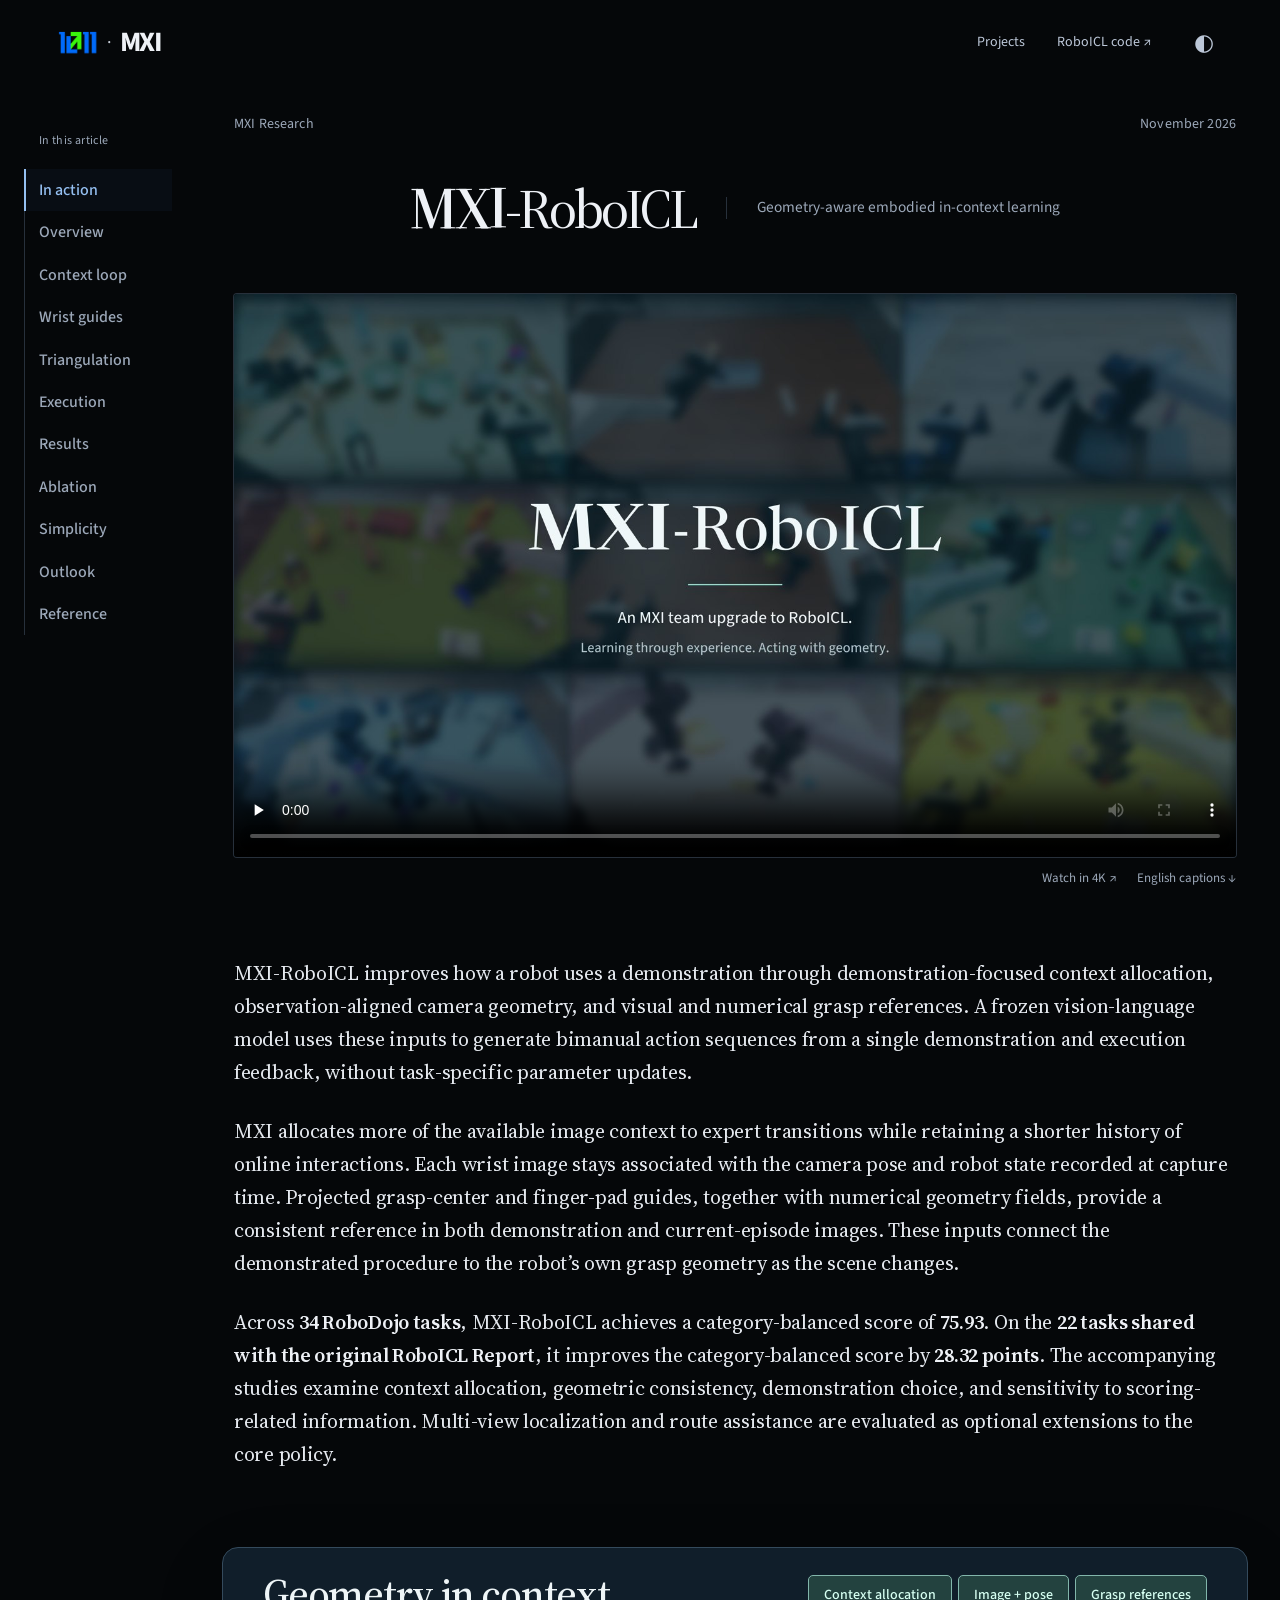
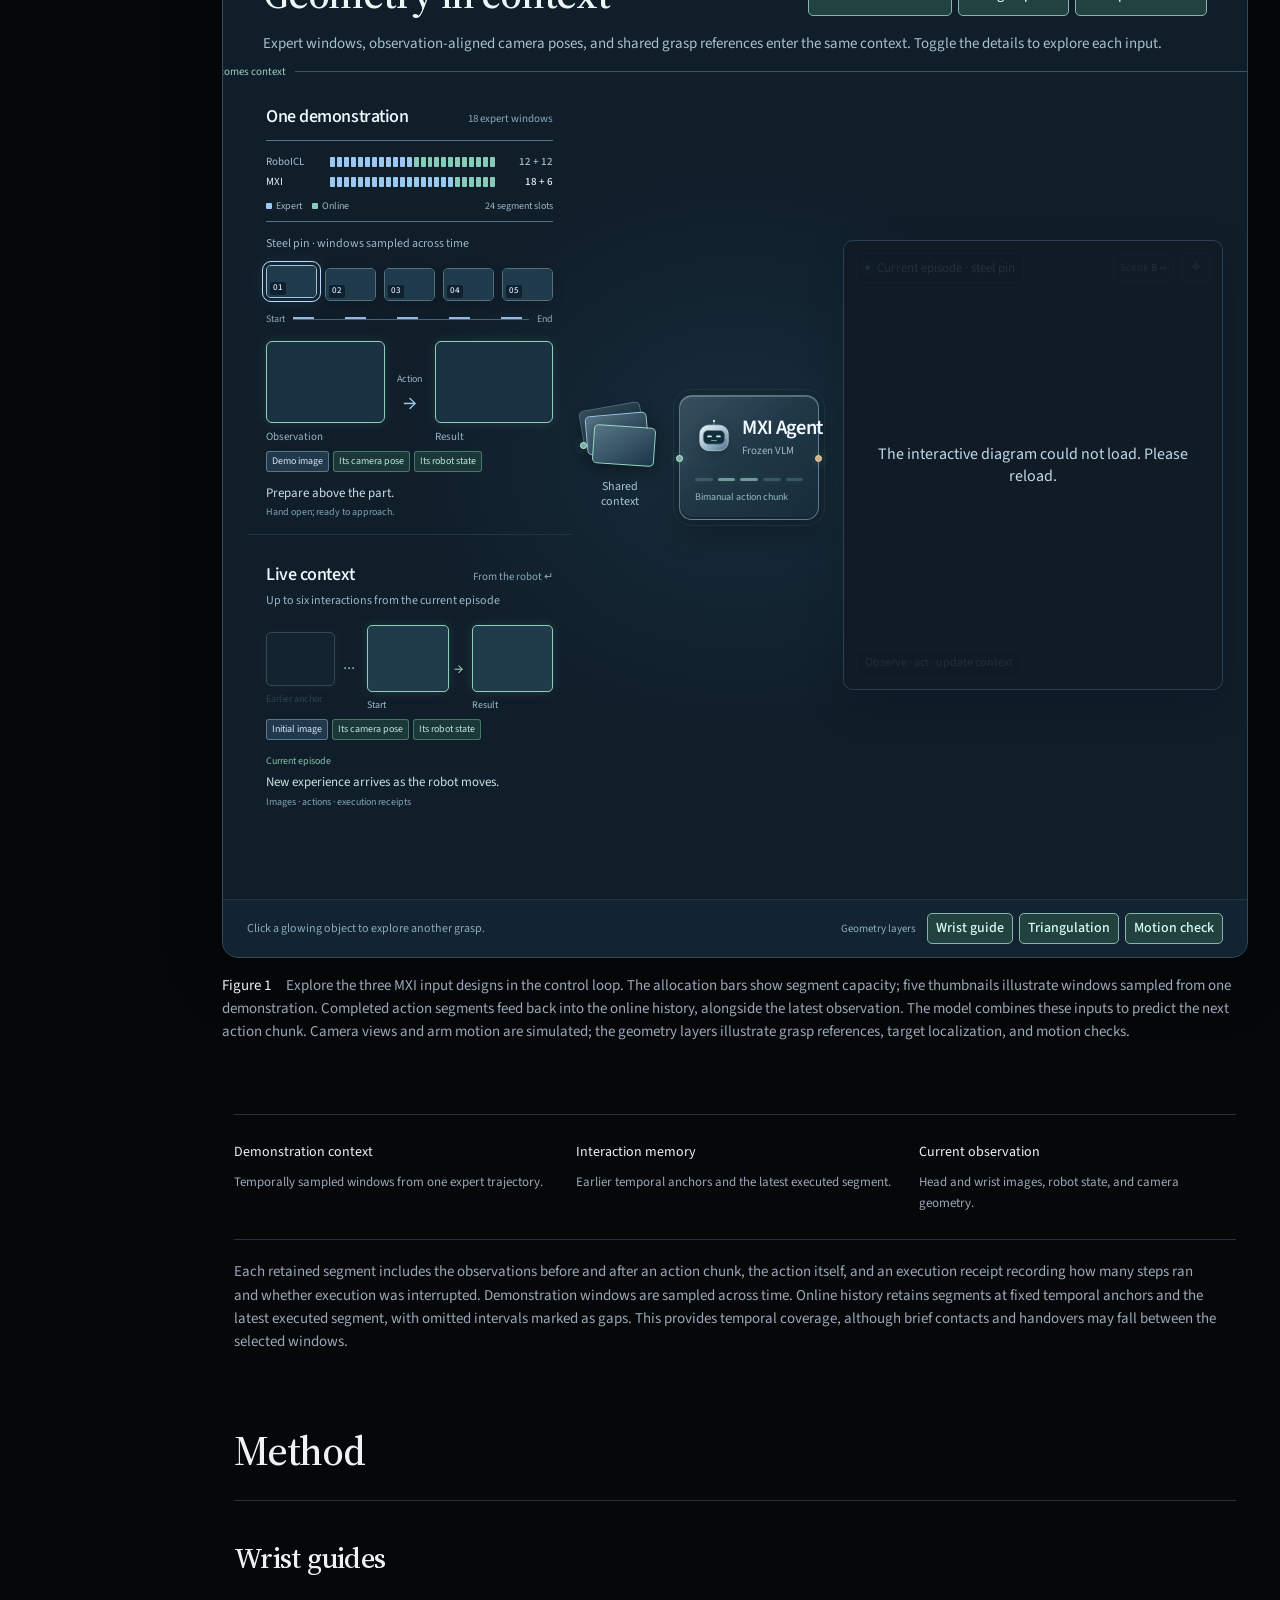
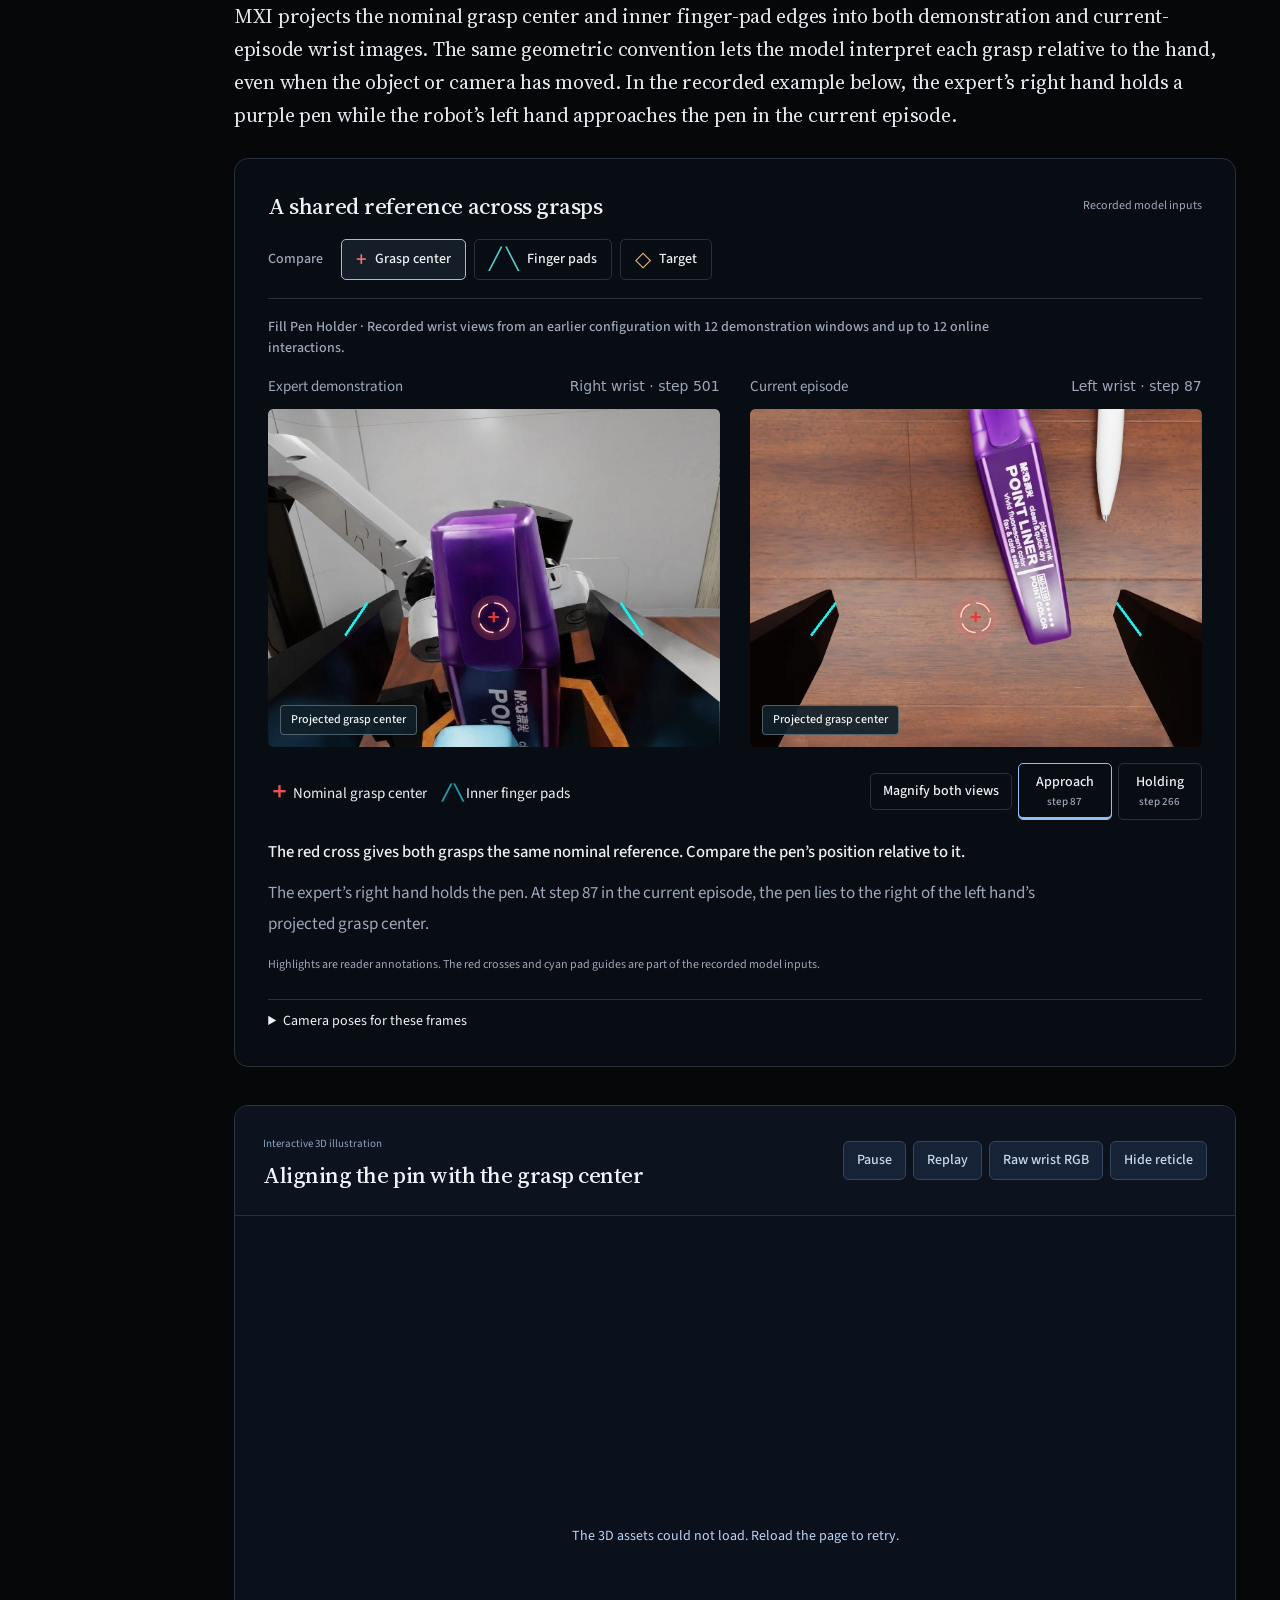
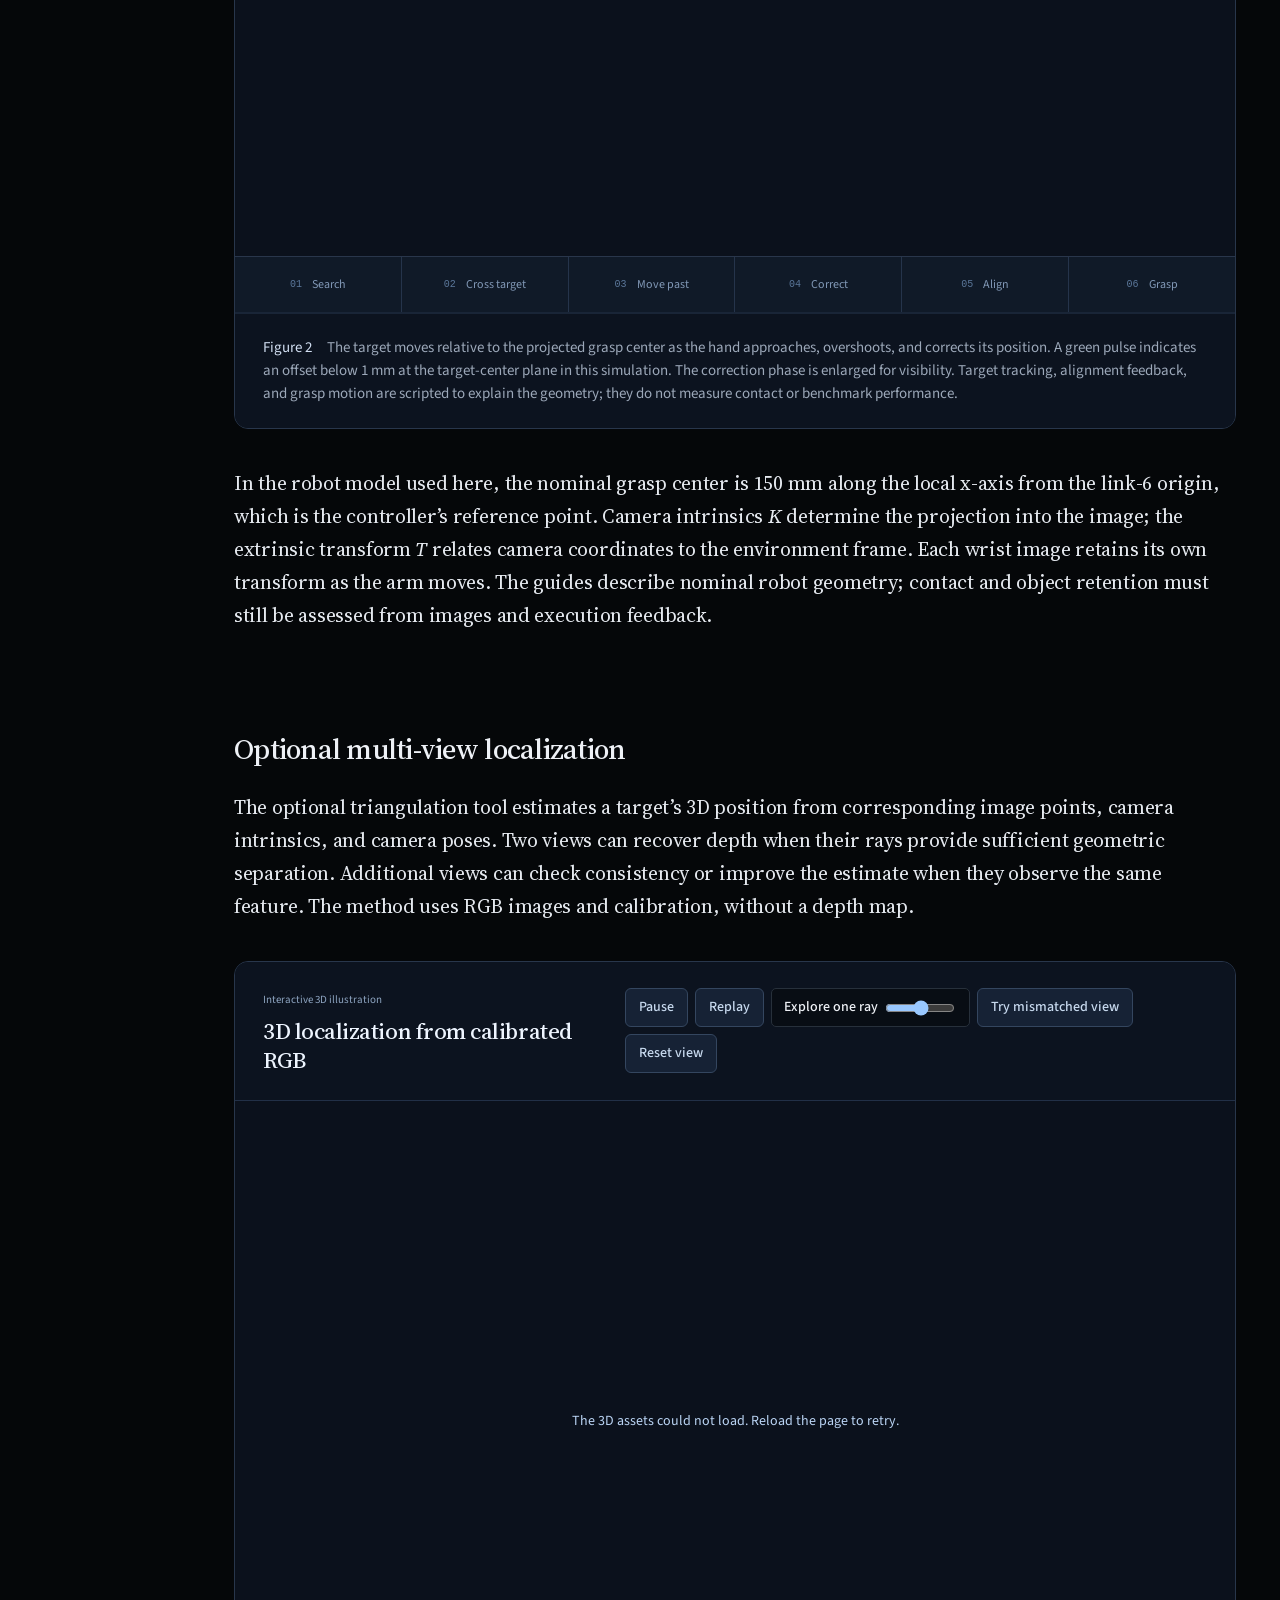
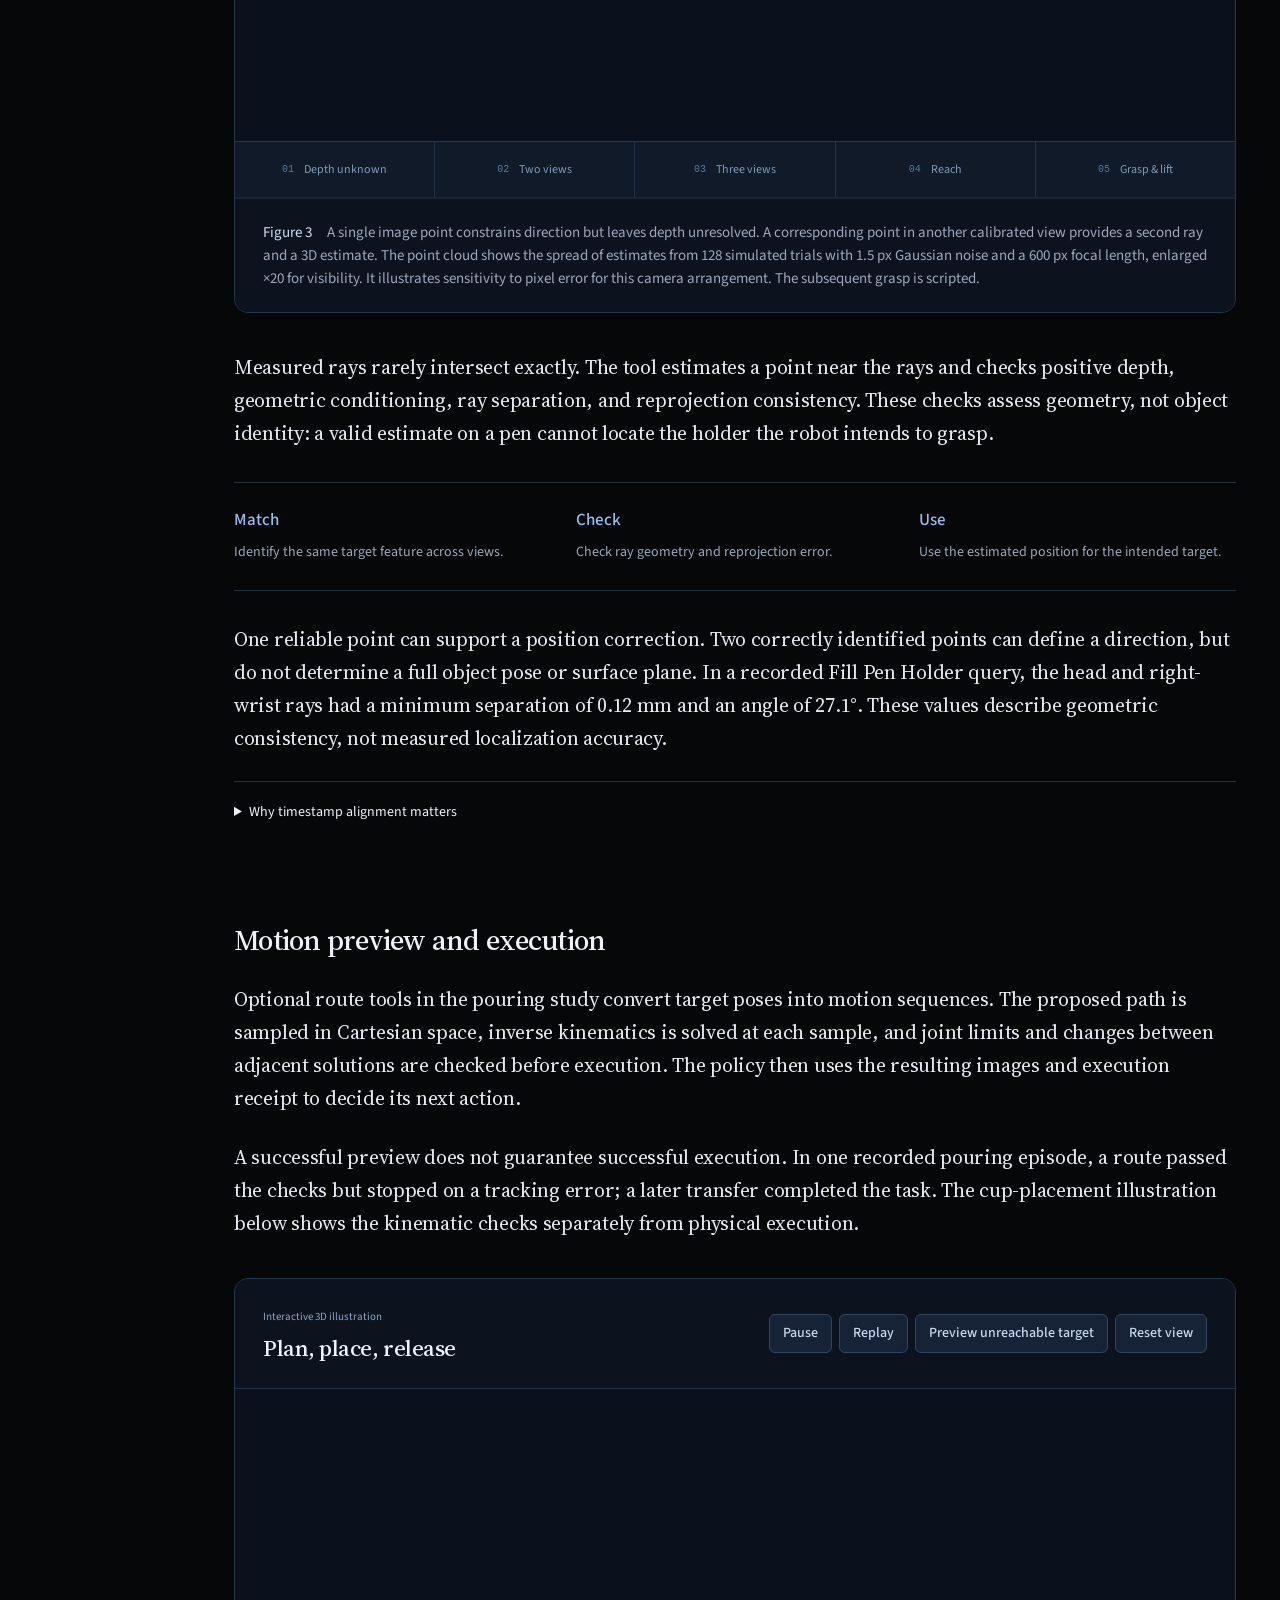
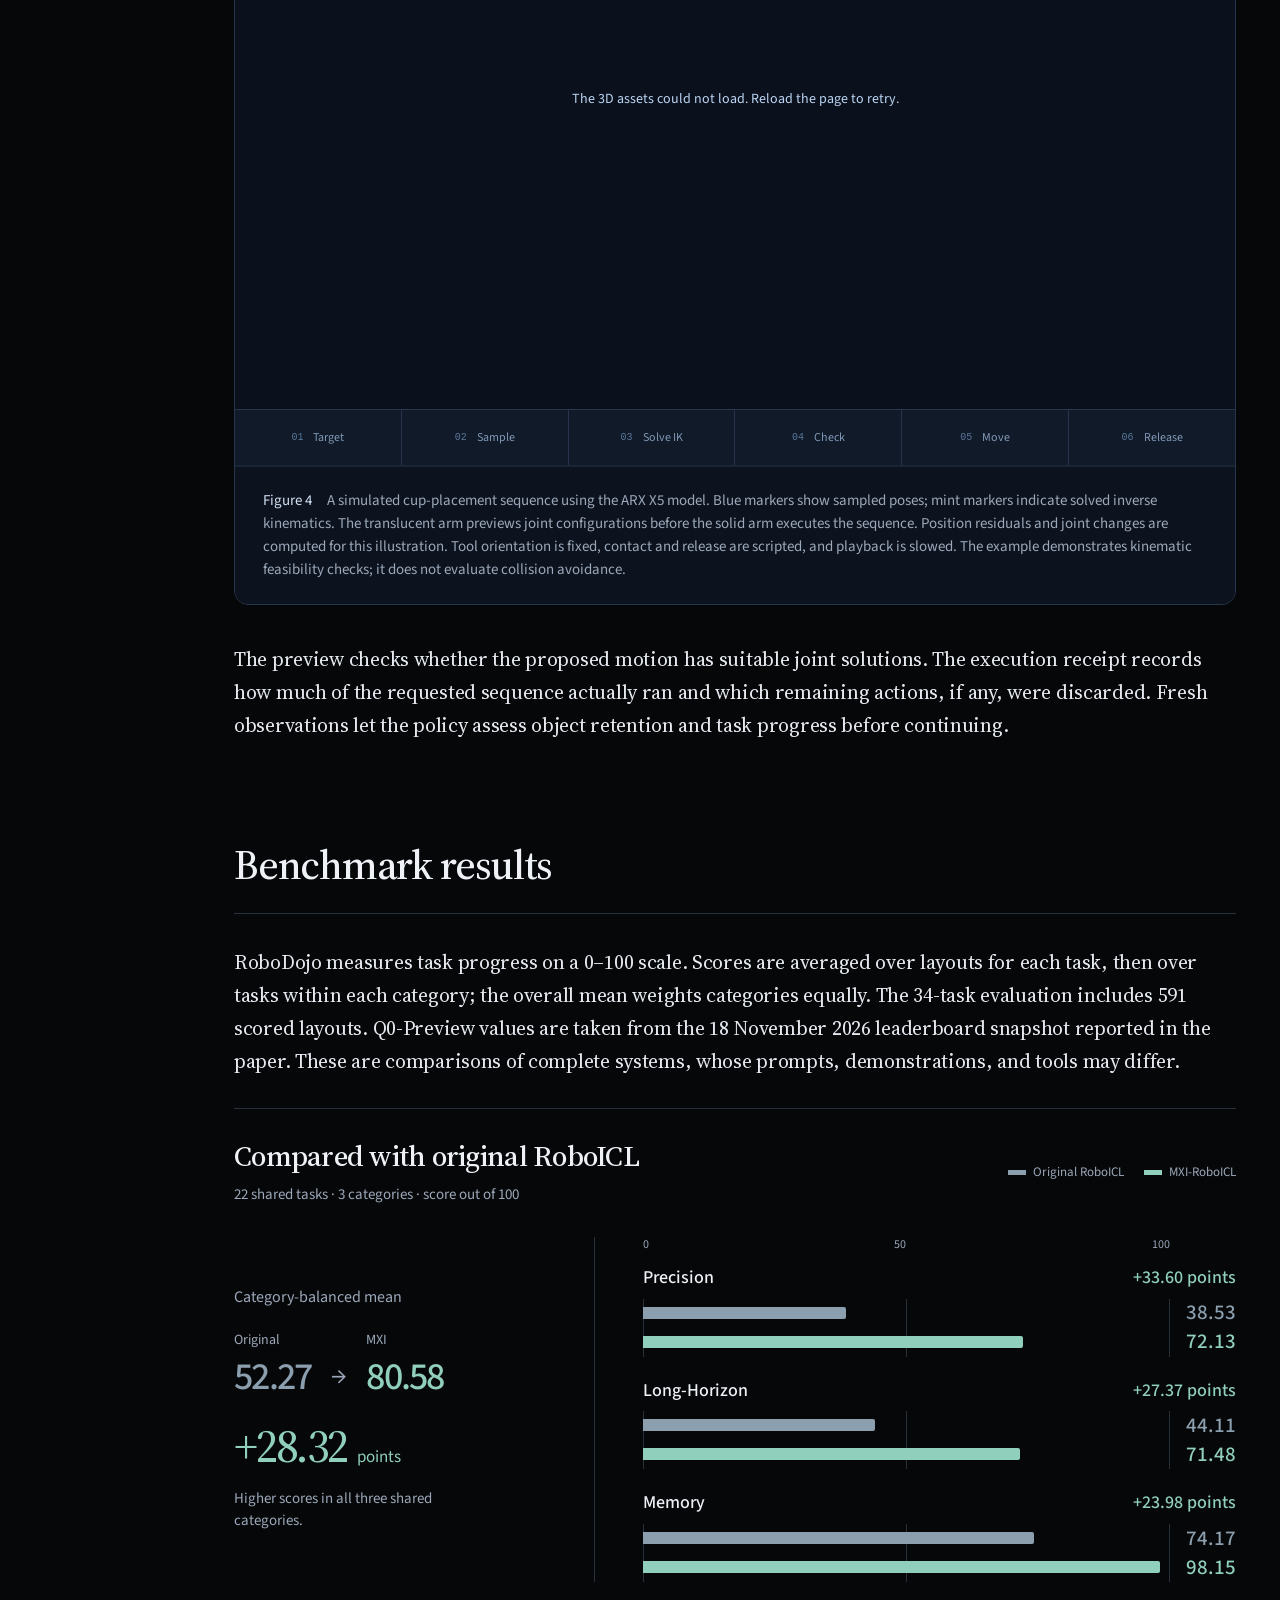
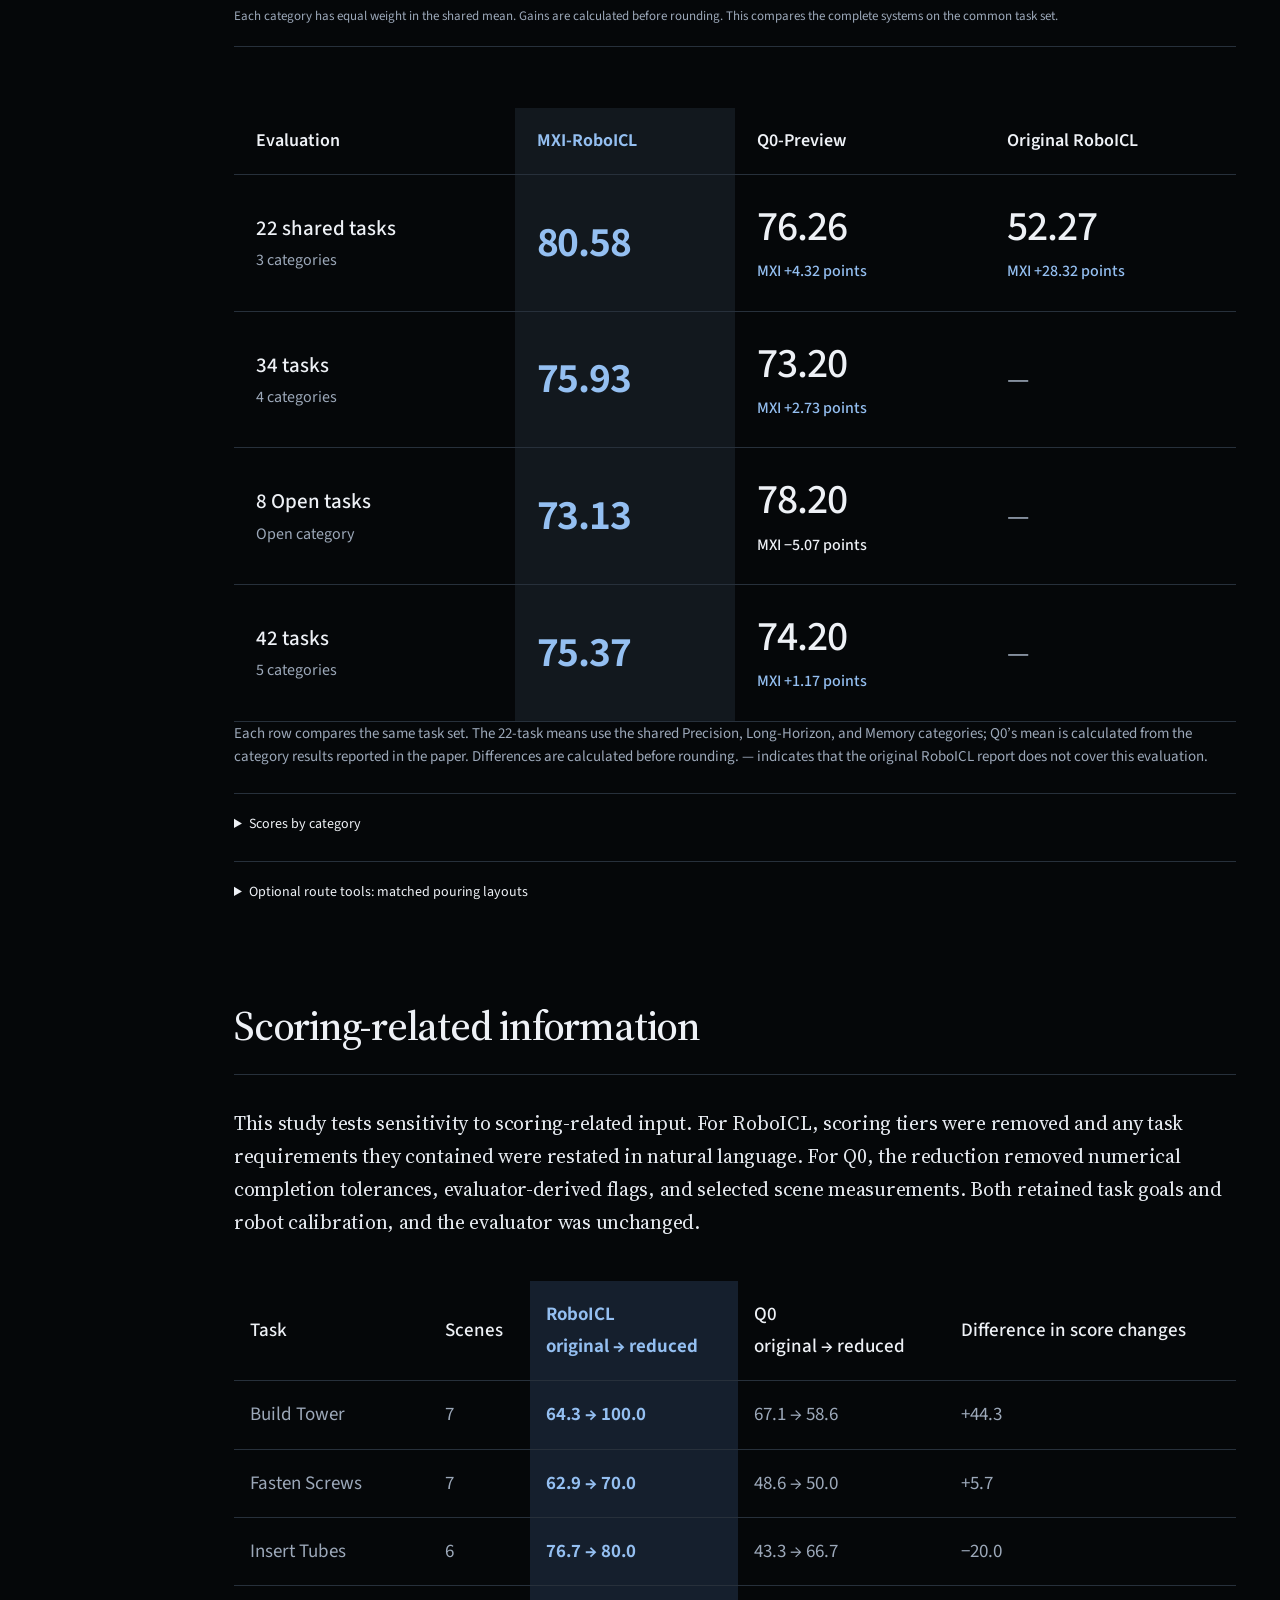
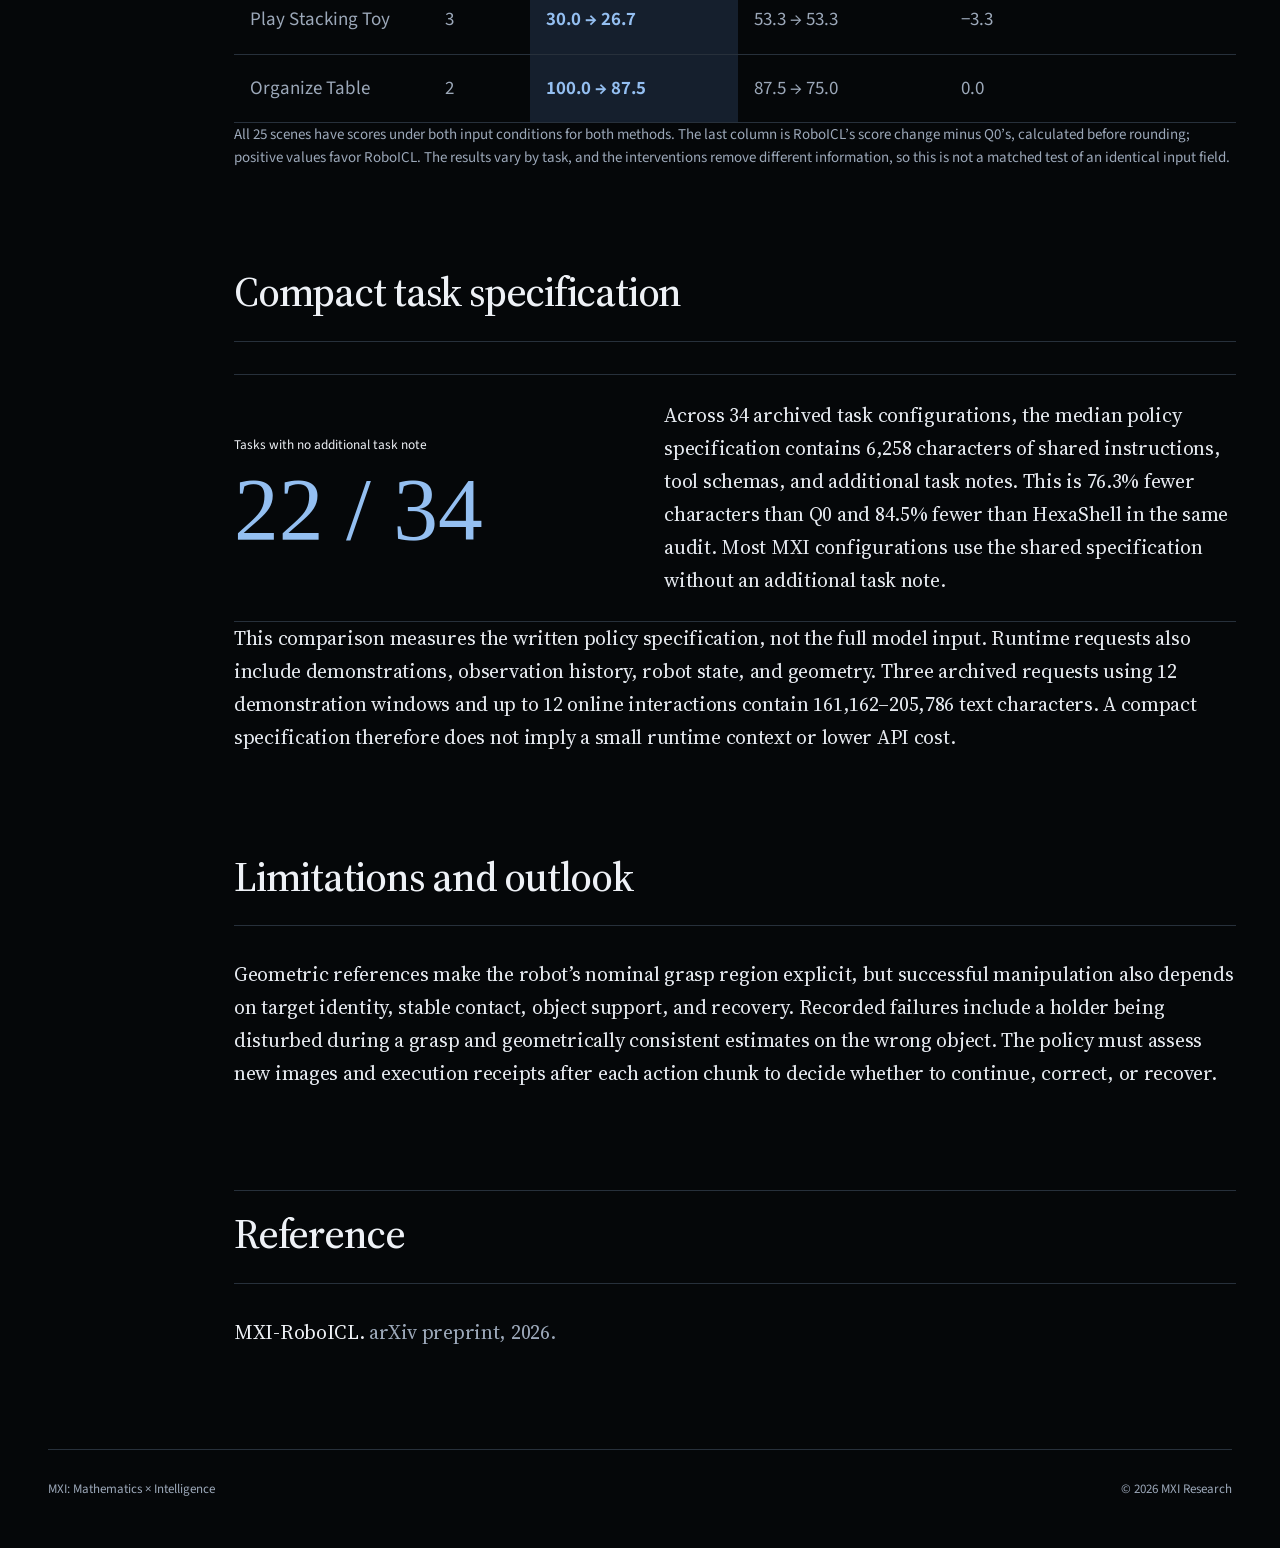
==== commit b83ad5fb: "Polish MXI-RoboICL typography and benchmark comparisons" ====
--- a/roboicl/index.html
+++ b/roboicl/index.html
@@ -11,10 +11,10 @@
 <script src="blog.js?v=16" defer></script>
 <link rel="stylesheet" href="scenes.css">
 <link rel="stylesheet" href="opening.css">
-<link rel="stylesheet" href="editorial.css"><link rel="stylesheet" href="mxi.css?v=9">
-<link rel="stylesheet" href="context-loop.css?v=17"><link rel="stylesheet" href="report.css?v=4"><script type="module" src="report.js?v=3"></script>
+<link rel="stylesheet" href="editorial.css?v=2"><link rel="stylesheet" href="mxi.css?v=10">
+<link rel="stylesheet" href="context-loop.css?v=18"><link rel="stylesheet" href="report.css?v=5"><script type="module" src="report.js?v=3"></script>
 <link rel="preload" href="../assets/fonts/source-serif-4.woff2" as="font" type="font/woff2" crossorigin>
-<script type="module" src="context-loop.js?v=18"></script>
+<script type="module" src="context-loop.js?v=19"></script>
 <script src="opening.js?v=9" defer></script>
 <script type="importmap">{"imports":{"three":"../assets/three/build/three.module.js","three/addons/":"../assets/three/examples/jsm/"}}</script>
 <script type="module" src="scene-loader.js?v=18"></script>
@@ -26,12 +26,11 @@
 
 <nav class="contents" aria-label="Article sections">
 <button class="contents-toggle" aria-expanded="false" aria-controls="section-links">On this page <span aria-hidden="true">＋</span></button>
-<div id="section-links"><span class="contents-label">In this article</span><a href="#showreel">In action</a><a href="#background">Overview</a><a href="#context-loop">Context loop</a><a href="#method">Wrist guides</a><a href="#triangulation">Triangulation</a><a href="#execution">Execution</a><a href="#results">Results</a><a href="#ablation">Ablation</a><a href="#simplicity">Simplicity</a><a href="#next">Outlook</a></div>
+<div id="section-links"><span class="contents-label">In this article</span><a href="#showreel">In action</a><a href="#background">Overview</a><a href="#context-loop">Context loop</a><a href="#method">Wrist guides</a><a href="#triangulation">Triangulation</a><a href="#execution">Execution</a><a href="#results">Results</a><a href="#ablation">Ablation</a><a href="#simplicity">Simplicity</a><a href="#next">Outlook</a><a href="#reference">Reference</a></div>
 </nav>
 <div class="article-head wrap">
 <div class="edition"><span>MXI Research</span><span>November 2026</span></div>
-<h1 class="mxi-title"><span class="mxi-emphasis">MXI</span>-RoboICL</h1><p class="mxi-team-statement">Geometry-aware embodied in-context learning</p>
-<div class="publication-meta"><span class="paper-slot" aria-hidden="true"></span><a href="https://github.com/Embodied-RSI/RoboICL"><span>Original RoboICL</span>GitHub ↗</a></div>
+<div class="hero-title-row"><h1 class="mxi-title"><span class="mxi-emphasis">MXI</span>-RoboICL</h1><p class="mxi-team-statement">Geometry-aware embodied in-context learning</p></div>
 </div>
 <section id="showreel" class="showreel wrap" aria-label="MXI-RoboICL in action">
 <figure class="showreel-figure">
@@ -48,16 +47,16 @@
 <p>Across <strong>34 RoboDojo tasks</strong>, MXI-RoboICL achieves a category-balanced score of <strong>75.93</strong>. On the <strong>22 tasks shared with the original RoboICL Report</strong>, it improves the category-balanced score by <strong>28.32 points</strong>. The accompanying studies examine context allocation, geometric consistency, demonstration choice, and sensitivity to scoring-related information. Multi-view localization and route assistance are evaluated as optional extensions to the core policy.</p>
 </section>
 
-<figure id="context-loop" class="context-loop wrap" aria-label="The MXI-RoboICL control loop" data-phase="reference" data-focus="allocation">
+<figure id="context-loop" class="context-loop wrap" aria-label="The MXI-RoboICL control loop" data-phase="reference" data-focus="allocation geometry guides">
   <div class="grasp-lab" aria-label="Interactive diagram of the MXI-RoboICL context loop">
     <div class="lab-focus-header">
       <h2>Geometry in context</h2>
-      <div class="lab-focus-controls" role="group" aria-label="Explore the MXI input designs">
+      <div class="lab-focus-controls" role="group" aria-label="Toggle input details">
         <button type="button" data-lab-focus="allocation" aria-pressed="true">Context allocation</button>
-        <button type="button" data-lab-focus="geometry" aria-pressed="false">Image + pose</button>
-        <button type="button" data-lab-focus="guides" aria-pressed="false">Grasp references</button>
+        <button type="button" data-lab-focus="geometry" aria-pressed="true">Image + pose</button>
+        <button type="button" data-lab-focus="guides" aria-pressed="true">Grasp references</button>
       </div>
-      <p data-lab-focus-description aria-live="polite">More of the same context capacity goes to the demonstration, while recent execution feedback stays available.</p>
+      <p>Expert windows, observation-aligned camera poses, and shared grasp references enter the same context. Toggle the details to explore each input.</p>
     </div>
     <div class="lab-workspace">
       <div class="lab-context">
@@ -160,8 +159,8 @@
       <p><span data-lab-cycle-label>Click a glowing object to explore another grasp.</span></p>
       <div class="lab-tools" role="group" aria-label="Toggle geometric tools"><span>Geometry layers</span>
         <button type="button" data-lab-tool="wrist" aria-pressed="true">Wrist guide</button>
-        <button type="button" data-lab-tool="tri" aria-pressed="false">Triangulation</button>
-        <button type="button" data-lab-tool="plan" aria-pressed="false">Motion check</button>
+        <button type="button" data-lab-tool="tri" aria-pressed="true">Triangulation</button>
+        <button type="button" data-lab-tool="plan" aria-pressed="true">Motion check</button>
       </div>
     </div>
   </div>
@@ -249,20 +248,21 @@
 <div class="shared-score-layout">
 <div class="shared-score-mean"><span>Category-balanced mean</span><div class="shared-score-values"><div><small>Original</small><strong>52.27</strong></div><span aria-hidden="true">→</span><div><small>MXI</small><strong>80.58</strong></div></div><div class="shared-score-gain"><b>+28.32</b><span>points</span></div><p>Higher scores in all three shared categories.</p></div>
 <div class="shared-score-categories"><div class="score-axis" aria-hidden="true"><span>0</span><span>50</span><span>100</span></div><div class="score-category"><div class="score-category-label"><h4>Precision</h4><span>+33.60 points</span></div><div class="score-bar-row original"><span class="sr-only">Original RoboICL</span><div class="score-bar-track" aria-hidden="true"><i style="--score:38.53%"></i></div><b>38.53</b></div><div class="score-bar-row mxi"><span class="sr-only">MXI-RoboICL</span><div class="score-bar-track" aria-hidden="true"><i style="--score:72.13%"></i></div><b>72.13</b></div></div><div class="score-category"><div class="score-category-label"><h4>Long-Horizon</h4><span>+27.37 points</span></div><div class="score-bar-row original"><span class="sr-only">Original RoboICL</span><div class="score-bar-track" aria-hidden="true"><i style="--score:44.11%"></i></div><b>44.11</b></div><div class="score-bar-row mxi"><span class="sr-only">MXI-RoboICL</span><div class="score-bar-track" aria-hidden="true"><i style="--score:71.48%"></i></div><b>71.48</b></div></div><div class="score-category"><div class="score-category-label"><h4>Memory</h4><span>+23.98 points</span></div><div class="score-bar-row original"><span class="sr-only">Original RoboICL</span><div class="score-bar-track" aria-hidden="true"><i style="--score:74.17%"></i></div><b>74.17</b></div><div class="score-bar-row mxi"><span class="sr-only">MXI-RoboICL</span><div class="score-bar-track" aria-hidden="true"><i style="--score:98.15%"></i></div><b>98.15</b></div></div></div></div><figcaption>Each category has equal weight in the shared mean. Gains are calculated before rounding. This compares the complete systems on the common task set.</figcaption></figure>
-<div class="table-scroll"><table class="benchmark-table"><thead><tr><th>Evaluation</th><th>MXI-RoboICL</th><th>Comparison</th><th>Difference</th></tr></thead><tbody>
-<tr><th>22 shared tasks<span class="evaluation-scope">3 categories</span></th><td>80.58</td><td><span class="comparison-name">Original RoboICL</span><span class="comparison-score">52.27</span></td><td>+28.32<sup>1</sup></td></tr>
-<tr><th>34 tasks<span class="evaluation-scope">4 categories</span></th><td>75.93</td><td><span class="comparison-name">Q0-Preview</span><span class="comparison-score">73.20</span></td><td>+2.73</td></tr>
-<tr><th>8 Open tasks<span class="evaluation-scope">Open category</span></th><td>73.13</td><td><span class="comparison-name">Q0-Preview</span><span class="comparison-score">78.20</span></td><td>−5.07</td></tr>
-<tr><th>42 tasks<span class="evaluation-scope">5 categories</span></th><td>75.37</td><td><span class="comparison-name">Q0-Preview</span><span class="comparison-score">74.20</span></td><td>+1.17</td></tr></tbody></table></div>
-<p class="small">¹ The comparison with the original RoboICL Report uses the shared Precision, Long-Horizon, and Memory categories. The 28.32-point difference is calculated before rounding the means.</p>
-<details><summary>Scores by category</summary><div class="table-scroll"><table><thead><tr><th>Category</th><th>MXI-RoboICL</th><th>Q0-Preview</th></tr></thead><tbody>
-<tr><th>Generalization</th><td>61.95</td><td>64.00</td></tr><tr><th>Precision</th><td>72.13</td><td>65.30</td></tr><tr><th>Long-Horizon</th><td>71.48</td><td>69.80</td></tr><tr><th>Memory</th><td>98.15</td><td>93.68</td></tr>
+<p class="table-scroll-hint">Swipe to compare all methods →</p>
+<div class="table-scroll" role="region" aria-label="Benchmark comparisons" tabindex="0"><table class="benchmark-table" aria-describedby="benchmark-notes"><thead><tr><th scope="col">Evaluation</th><th scope="col">MXI-RoboICL</th><th scope="col">Q0-Preview</th><th scope="col">Original RoboICL</th></tr></thead><tbody>
+<tr><th scope="row">22 shared tasks<span class="evaluation-scope">3 categories</span></th><td><span class="comparison-score">80.58</span></td><td><span class="comparison-score">76.26</span><span class="comparison-delta">MXI +4.32 points</span></td><td><span class="comparison-score">52.27</span><span class="comparison-delta">MXI +28.32 points</span></td></tr>
+<tr><th scope="row">34 tasks<span class="evaluation-scope">4 categories</span></th><td><span class="comparison-score">75.93</span></td><td><span class="comparison-score">73.20</span><span class="comparison-delta">MXI +2.73 points</span></td><td><span class="comparison-unreported" aria-label="Not reported">—</span></td></tr>
+<tr><th scope="row">8 Open tasks<span class="evaluation-scope">Open category</span></th><td><span class="comparison-score">73.13</span></td><td><span class="comparison-score">78.20</span><span class="comparison-delta negative">MXI −5.07 points</span></td><td><span class="comparison-unreported" aria-label="Not reported">—</span></td></tr>
+<tr><th scope="row">42 tasks<span class="evaluation-scope">5 categories</span></th><td><span class="comparison-score">75.37</span></td><td><span class="comparison-score">74.20</span><span class="comparison-delta">MXI +1.17 points</span></td><td><span class="comparison-unreported" aria-label="Not reported">—</span></td></tr></tbody></table></div>
+<p class="small" id="benchmark-notes">Each row compares the same task set. The 22-task means use the shared Precision, Long-Horizon, and Memory categories; Q0’s mean is calculated from the category results reported in the paper. Differences are calculated before rounding. — indicates that the original RoboICL report does not cover this evaluation.</p>
+<details><summary>Scores by category</summary><div class="table-scroll"><table><thead><tr><th>Category</th><th class="mxi-score">MXI-RoboICL</th><th>Q0-Preview</th></tr></thead><tbody>
+<tr><th>Generalization</th><td class="mxi-score">61.95</td><td>64.00</td></tr><tr><th>Precision</th><td class="mxi-score">72.13</td><td>65.30</td></tr><tr><th>Long-Horizon</th><td class="mxi-score">71.48</td><td>69.80</td></tr><tr><th>Memory</th><td class="mxi-score">98.15</td><td>93.68</td></tr>
 </tbody></table></div></details>
 <details><summary>Optional route tools: matched pouring layouts</summary><div class="table-scroll"><table><thead><tr><th>Task</th><th>Matched layouts</th><th>Base tools</th><th>With route tools</th></tr></thead><tbody><tr><th>Pour Balls into Vase</th><td>10</td><td>70</td><td>100</td></tr></tbody></table></div><p class="small">Mean task-progress scores on ten matched Pour Balls into Vase layouts, with the same demonstration, prompt, and step budget in both conditions. Route preview and execution are added to the shared base tools.</p></details>
 </section><section id="ablation"><h2>Scoring-related information</h2><p>This study tests sensitivity to scoring-related input. For RoboICL, scoring tiers were removed and any task requirements they contained were restated in natural language. For Q0, the reduction removed numerical completion tolerances, evaluator-derived flags, and selected scene measurements. Both retained task goals and robot calibration, and the evaluator was unchanged.</p>
-<div class="table-scroll"><table><thead><tr><th>Task</th><th>Scenes</th><th>RoboICL<br>original → reduced</th><th>Q0<br>original → reduced</th><th>Difference in score changes</th></tr></thead><tbody><tr><td>Build Tower</td><td>7</td><td>64.3 → 100.0</td><td>67.1 → 58.6</td><td>+44.3</td></tr><tr><td>Fasten Screws</td><td>7</td><td>62.9 → 70.0</td><td>48.6 → 50.0</td><td>+5.7</td></tr><tr><td>Insert Tubes</td><td>6</td><td>76.7 → 80.0</td><td>43.3 → 66.7</td><td>−20.0</td></tr><tr><td>Play Stacking Toy</td><td>3</td><td>30.0 → 26.7</td><td>53.3 → 53.3</td><td>−3.3</td></tr><tr><td>Organize Table</td><td>2</td><td>100.0 → 87.5</td><td>87.5 → 75.0</td><td>0.0</td></tr></tbody></table></div><p class="small">All 25 scenes have scores under both input conditions for both methods. The last column is RoboICL’s score change minus Q0’s, calculated before rounding; positive values favor RoboICL. The results vary by task, and the interventions remove different information, so this is not a matched test of an identical input field.</p></section>
+<div class="table-scroll"><table><thead><tr><th>Task</th><th>Scenes</th><th class="mxi-score">RoboICL<br>original → reduced</th><th>Q0<br>original → reduced</th><th>Difference in score changes</th></tr></thead><tbody><tr><td>Build Tower</td><td>7</td><td class="mxi-score">64.3 → 100.0</td><td>67.1 → 58.6</td><td>+44.3</td></tr><tr><td>Fasten Screws</td><td>7</td><td class="mxi-score">62.9 → 70.0</td><td>48.6 → 50.0</td><td>+5.7</td></tr><tr><td>Insert Tubes</td><td>6</td><td class="mxi-score">76.7 → 80.0</td><td>43.3 → 66.7</td><td>−20.0</td></tr><tr><td>Play Stacking Toy</td><td>3</td><td class="mxi-score">30.0 → 26.7</td><td>53.3 → 53.3</td><td>−3.3</td></tr><tr><td>Organize Table</td><td>2</td><td class="mxi-score">100.0 → 87.5</td><td>87.5 → 75.0</td><td>0.0</td></tr></tbody></table></div><p class="small">All 25 scenes have scores under both input conditions for both methods. The last column is RoboICL’s score change minus Q0’s, calculated before rounding; positive values favor RoboICL. The results vary by task, and the interventions remove different information, so this is not a matched test of an identical input field.</p></section>
 <section id="simplicity"><h2>Compact task specification</h2><div class="report-score"><div><small>Tasks with no additional task note</small><strong>22 / 34</strong></div><p>Across 34 archived task configurations, the median policy specification contains 6,258 characters of shared instructions, tool schemas, and additional task notes. This is 76.3% fewer characters than Q0 and 84.5% fewer than HexaShell in the same audit. Most MXI configurations use the shared specification without an additional task note.</p></div><p>This comparison measures the written policy specification, not the full model input. Runtime requests also include demonstrations, observation history, robot state, and geometry. Three archived requests using 12 demonstration windows and up to 12 online interactions contain 161,162–205,786 text characters. A compact specification therefore does not imply a small runtime context or lower API cost.</p></section>
 <section id="next"><h2>Limitations and outlook</h2><p>Geometric references make the robot’s nominal grasp region explicit, but successful manipulation also depends on target identity, stable contact, object support, and recovery. Recorded failures include a holder being disturbed during a grasp and geometrically consistent estimates on the wrong object. The policy must assess new images and execution receipts after each action chunk to decide whether to continue, correct, or recover.</p></section>
-<section class="references"><h3>Sources and further reading</h3><ol><li><a href="https://github.com/Embodied-RSI/RoboICL">RoboICL source code</a> — implementation and configuration.</li><li><a href="https://robodojo-benchmark.com/">RoboDojo</a> — benchmark and evaluation protocol.</li><li><a href="https://openrua.ai/uni-robot-agent">uni-robot-agent</a> — related work on general-purpose robot agents.</li></ol></section>
+<section class="references" id="reference"><h2>Reference</h2><p class="paper-reference"><cite>MXI-RoboICL.</cite> <span>arXiv preprint, 2026.</span></p><!-- Add the arXiv URL to this citation when the paper is available. --></section>
 </article></div></main><footer class="wrap"><a href="../">MXI: Mathematics × Intelligence</a><span>© 2026 MXI Research</span></footer>
 </body></html>
--- a/roboicl/editorial.css
+++ b/roboicl/editorial.css
@@ -55,7 +55,7 @@
 .task-takeaway{border-top:1px solid var(--line);padding-top:18px}
 .task-takeaway strong{font-size:18px!important;font-weight:650;color:var(--accent)}
 .task-takeaway p{font-size:13px;line-height:1.5;margin:8px 0 0}
-.table-scroll th:nth-child(2),.table-scroll td:nth-child(2){color:var(--accent);font-weight:650;background:var(--solid)}
+.table-scroll .benchmark-table th:nth-child(2),.table-scroll .benchmark-table td:nth-child(2),.table-scroll .mxi-score{color:var(--accent);font-weight:650;background:var(--solid)}
 .footprint-highlight{grid-template-columns:1fr 1fr 1.25fr;gap:30px;align-items:center;padding:30px 0 34px;border-bottom:1px solid var(--line);margin-bottom:28px}
 .footprint-highlight strong{font-family:var(--article-serif);font-size:58px;font-weight:450;letter-spacing:-.04em;line-height:1;color:var(--accent)}
 .footprint-highlight>div>span{font-size:14px;line-height:1.5;margin-top:12px}
--- a/roboicl/mxi.css
+++ b/roboicl/mxi.css
@@ -1,11 +1,12 @@
 /* MXI identity is carried by one complete project wordmark. */
-.article-head .mxi-title{display:block;text-align:center;font-family:Newsreader,Georgia,serif;font-size:clamp(40px,6vw,80px);font-weight:450;letter-spacing:-.035em;line-height:1.12;margin:38px 0 18px}
-.mxi-team-statement{text-align:center;color:var(--muted);font-size:clamp(15px,1.5vw,19px);line-height:1.5;max-width:660px;margin:0 auto 24px}
-.publication-meta{display:flex;justify-content:center;align-items:center;gap:28px;min-height:45px;margin:0 auto 28px}.publication-meta .paper-slot{display:none}
-.film-links{display:flex;justify-content:flex-end;margin:12px 0 0;font-size:13px;color:var(--muted)}.film-links a:hover{color:var(--text)}
+.hero-title-row{display:flex;align-items:center;justify-content:center;gap:30px;margin:42px 0 38px}
+.article-head .mxi-title{flex:none;text-align:center;font-family:var(--article-serif);font-size:clamp(44px,4.4vw,74px);font-weight:450;letter-spacing:-.035em;line-height:1.12;margin:0;white-space:nowrap}
+.mxi-team-statement{color:var(--muted);font:400 clamp(15px,1.2vw,19px)/1.4 var(--article-sans);margin:0;padding-left:30px;border-left:1px solid var(--line);white-space:nowrap}
+.film-links{display:flex;justify-content:flex-end;flex-wrap:wrap;gap:8px 20px;margin:12px 0 0;font-size:13px;color:var(--muted)}.film-links a:hover{color:var(--text)}
 .prose .method-chapter>h3{font-family:inherit;font-size:clamp(25px,2.6vw,34px);font-weight:600;letter-spacing:-.025em;line-height:1.2;margin:0 0 24px;max-width:none}
 .prose .method-chapter>.method-group-title{margin:0 0 40px;font-size:clamp(31px,3.1vw,42px)}
-@media(max-width:600px){.article-head .mxi-title{margin:28px 0 14px}.mxi-team-statement{max-width:340px}.publication-meta{margin-bottom:24px}.opening-overview{padding-top:32px}}
+@media(max-width:1100px){.hero-title-row{flex-direction:column;gap:16px;margin:32px 0}.mxi-team-statement{border:0;padding:0;text-align:center;white-space:normal}.article-head .mxi-title{font-size:clamp(39px,7.5vw,68px)}}
+@media(max-width:600px){.hero-title-row{margin:28px 0}.mxi-team-statement{max-width:340px}.opening-overview{padding-top:32px}}
 
 .article-head{padding:30px 0 16px}
 
--- a/roboicl/context-loop.css
+++ b/roboicl/context-loop.css
@@ -4,7 +4,7 @@
 .article-head .mxi-title{font-family:var(--article-serif);font-weight:460;letter-spacing:-.052em;line-height:1.08;text-wrap:balance}
 .article-head .mxi-emphasis{font-weight:615;letter-spacing:inherit}
 main>.opening-overview{max-width:1180px;width:min(1180px,calc(100% - 88px));padding:70px 0 30px;font-family:var(--article-serif)}
-.opening-overview p{max-width:none;margin:0 0 1.3em;color:color-mix(in srgb,var(--text) 89%,var(--muted));font-size:clamp(20px,1.65vw,25px);font-weight:400;line-height:1.65;letter-spacing:-.014em;text-wrap:pretty}
+.opening-overview p{max-width:none;margin:0 0 1.3em;color:color-mix(in srgb,var(--text) 89%,var(--muted));font-size:var(--type-body);font-weight:400;line-height:1.65;letter-spacing:-.014em;text-wrap:pretty}
 .opening-overview p:last-child{margin-bottom:0}
 .opening-overview .overview-lead strong{display:block;margin-bottom:.65em;font:italic 400 clamp(31px,3vw,45px)/1.22 var(--article-serif);letter-spacing:-.035em;text-wrap:balance}
 .opening-overview strong{font-weight:600}
@@ -129,8 +129,8 @@
 
 /* Three input designs, explored within the existing control loop. */
 @media(min-width:701px){.lab-context{padding-top:12px;gap:15px}.lab-reference{padding-bottom:15px}.lab-stage{align-self:center;height:clamp(450px,32vw,570px);min-height:0}}
-.context-loop[data-focus="geometry"] .lab-photo-packet{width:128px}
-.context-loop[data-focus="geometry"] .lab-context-packet{width:86px}
+.context-loop[data-focus~="geometry"] .lab-photo-packet{width:128px}
+.context-loop[data-focus~="geometry"] .lab-context-packet{width:86px}
 .lab-focus-header{padding:23px 40px 16px;border-bottom:1px solid #385465;display:grid;grid-template-columns:1fr auto;gap:14px 24px;align-items:center}
 .lab-focus-header h2{font:450 clamp(28px,2.4vw,38px)/1.15 var(--article-serif);letter-spacing:-.035em;margin:0;color:#eef5f7}
 .lab-focus-controls{display:flex;gap:6px;flex-wrap:wrap}
@@ -152,17 +152,14 @@
 .lab-bound-tags span{font-size:10px;line-height:1.3;color:#b8e7d9;border:1px solid #72b5a280;border-radius:3px;padding:3px 5px;background:#1c3738}
 .lab-bound-tags span:first-child{color:#d1e5f7;background:#21394a;border-color:#8ab9df80}
 .lab-packet-geometry{display:none;text-align:center;margin-top:3px;font-size:8px;line-height:1.3;color:#b7e7d5}
-.context-loop[data-focus="geometry"] .lab-bound-tags{visibility:visible}
-.context-loop[data-focus="geometry"] .lab-packet-geometry{display:block}
-.context-loop[data-focus="allocation"] .lab-allocation{border-color:#9ac8f280}
-.context-loop:not([data-focus="allocation"]) .lab-allocation{opacity:.55}
-.context-loop[data-focus="geometry"] :is(.lab-example canvas,.lab-latest-pair canvas,.lab-anchor-wrap canvas){border-color:#8bd1ba;box-shadow:0 0 12px #9adfbd21}
-.context-loop[data-focus="guides"] .lab-stage .lab-wrist{width:44%;right:3%;border-color:#9dddc7;box-shadow:0 0 22px #94e8cb25}
-.context-loop[data-focus="guides"] .lab-stage .lab-ref-wrist{right:50%}
-.context-loop[data-focus="guides"] .lab-stage .lab-wrist span{font-size:11px}
-.context-loop[data-focus="allocation"] :is([data-flow="feedback"],[data-flow="observation"]){opacity:.42}
-.context-loop[data-focus="geometry"] [data-flow="action"]{opacity:.25}
-.context-loop[data-focus="guides"] [data-flow="feedback"]{opacity:.42}
+.context-loop[data-focus~="geometry"] .lab-bound-tags{visibility:visible}
+.context-loop[data-focus~="geometry"] .lab-packet-geometry{display:block}
+.context-loop[data-focus~="allocation"] .lab-allocation{border-color:#9ac8f280}
+.context-loop:not([data-focus~="allocation"]) .lab-allocation{opacity:.55}
+.context-loop[data-focus~="geometry"] :is(.lab-example canvas,.lab-latest-pair canvas,.lab-anchor-wrap canvas){border-color:#8bd1ba;box-shadow:0 0 12px #9adfbd21}
+.context-loop[data-focus~="guides"] .lab-stage .lab-wrist{width:44%;right:3%;border-color:#9dddc7;box-shadow:0 0 22px #94e8cb25}
+.context-loop[data-focus~="guides"] .lab-stage .lab-ref-wrist{right:50%}
+.context-loop[data-focus~="guides"] .lab-stage .lab-wrist span{font-size:11px}
 @media(max-width:1100px){.lab-focus-header{padding:22px 25px 15px;grid-template-columns:1fr}.lab-focus-header>p{min-height:0}.lab-focus-controls button{font-size:13px}}
-@media(max-width:700px){.lab-focus-header{padding:22px 22px 17px;gap:15px}.lab-focus-header h2{font-size:29px}.lab-focus-controls{display:grid;grid-template-columns:repeat(3,1fr);gap:4px}.lab-focus-controls button{padding:9px 5px;font-size:12px;line-height:1.35}.lab-focus-header>p{font-size:14px}.lab-bound-tags span{font-size:9px}.context-loop[data-focus="guides"] .lab-stage .lab-wrist span{font-size:9px}}
+@media(max-width:700px){.lab-focus-header{padding:22px 22px 17px;gap:15px}.lab-focus-header h2{font-size:29px}.lab-focus-controls{display:grid;grid-template-columns:repeat(3,1fr);gap:4px}.lab-focus-controls button{padding:9px 5px;font-size:12px;line-height:1.35}.lab-focus-header>p{font-size:14px}.lab-bound-tags span{font-size:9px}.context-loop[data-focus~="guides"] .lab-stage .lab-wrist span{font-size:9px}}
 @media(prefers-reduced-motion:reduce){.lab-allocation{transition:none}}
--- a/roboicl/report.css
+++ b/roboicl/report.css
@@ -22,30 +22,28 @@
 
 .observation-study .wrist-source{margin:0 0 1rem;color:var(--muted);font:500 14px/1.5 var(--article-sans)}
 
-/* Keep benchmark scope readable while giving the actual scores visual priority. */
-.benchmark-table{table-layout:fixed;font-size:21px}
+/* The two comparison columns share one numerical and typographic scale. */
+.benchmark-table{table-layout:fixed;font-size:20px}
 .benchmark-table th,.benchmark-table td{padding:28px 22px;vertical-align:middle}
-.benchmark-table thead th{font-size:18px;font-weight:500;padding-block:18px}
-.benchmark-table th:first-child{width:34%}
-.benchmark-table th:nth-child(2){width:20%}
-.benchmark-table th:nth-child(3){width:28%}
-.benchmark-table th:last-child{width:18%}
+.benchmark-table thead th{font-size:18px;font-weight:600;padding-block:18px}
+.benchmark-table th:first-child{width:28%}
+.benchmark-table th:nth-child(2){width:22%}
+.benchmark-table th:nth-child(3),.benchmark-table th:last-child{width:25%}
 .benchmark-table tbody th{font-size:21px;line-height:1.35}
-.benchmark-table .evaluation-scope,.benchmark-table .comparison-name{display:block;font-size:16px;line-height:1.4;font-weight:400;color:var(--muted)}
-.benchmark-table .evaluation-scope{margin-top:7px}
-.benchmark-table .comparison-name{margin-bottom:6px}
-.benchmark-table .comparison-score{display:block;font-size:32px;font-weight:500;color:var(--text)}
-.table-scroll .benchmark-table td:nth-child(2){font-size:46px;line-height:1.15;letter-spacing:-.035em;font-weight:650}
+.benchmark-table .evaluation-scope{display:block;font-size:16px;line-height:1.4;font-weight:400;color:var(--muted);margin-top:7px}
+.benchmark-table .comparison-score{display:block;font-size:42px;line-height:1.15;letter-spacing:-.025em;font-weight:500;color:var(--text)}
+.benchmark-table td:nth-child(2) .comparison-score{font-weight:650;color:var(--accent)}
 .table-scroll .benchmark-table :is(th,td):nth-child(2){background:color-mix(in srgb,var(--accent) 9%,var(--paper))}
-.benchmark-table td:last-child{font-size:30px;line-height:1.15;letter-spacing:-.025em;color:var(--text)}
-.benchmark-table sup{font-size:12px;margin-left:3px;vertical-align:super}
+.benchmark-table .comparison-delta{display:block;font-size:16px;line-height:1.4;font-weight:500;letter-spacing:0;margin-top:9px;color:var(--accent)}
+.benchmark-table .comparison-delta.negative{color:var(--text)}
+.benchmark-table .comparison-unreported{font-size:28px;color:var(--muted)}
+.table-scroll:focus-visible{outline:2px solid var(--accent);outline-offset:5px}
 @media(max-width:760px){
- .benchmark-table{min-width:650px}
+ .benchmark-table{min-width:720px}
  .benchmark-table th,.benchmark-table td{padding:20px 14px}
- .benchmark-table tbody th{font-size:18px}
- .table-scroll .benchmark-table td:nth-child(2){font-size:36px}
- .benchmark-table .comparison-score{font-size:27px}
- .benchmark-table td:last-child{font-size:25px}
+ .benchmark-table tbody th,.benchmark-table thead th{font-size:17px}
+ .benchmark-table .comparison-score{font-size:34px}
+ .benchmark-table .comparison-delta,.benchmark-table .evaluation-scope{font-size:14px}
 }
 
 .table-scroll table:not(.benchmark-table){font-size:19px;min-width:650px}
@@ -121,3 +119,30 @@
 @media(max-width:1000px){.shared-score-layout{grid-template-columns:1fr 1.4fr;gap:30px}.shared-score-heading{display:block}.score-legend{margin-top:20px}.shared-score-mean{padding-right:25px}.shared-score-values{gap:12px}.shared-score-values strong{font-size:34px}}
 @media(max-width:700px){.wrist-study-heading{display:block}.wrist-study-heading>span{display:block;margin-top:7px}.wrist-cue-controls{gap:5px}.wrist-cue-controls>span{width:100%;margin-bottom:4px}.wrist-cue-controls button{font-size:12px;padding:8px 9px;gap:5px}.wrist-feature-label{font-size:10px;left:6px;bottom:7px;padding:4px 6px}.wrist-phase-controls{flex-wrap:wrap}.wrist-phase-controls button[data-frame]{padding:8px 12px}.shared-score-layout{grid-template-columns:1fr;gap:28px}.shared-score-mean{border-right:0;border-bottom:1px solid var(--line);padding:5px 0 24px}.shared-score-values{gap:25px;margin:16px 0 8px}.shared-score-values strong{font-size:43px}.shared-score-gain{margin-top:12px}.shared-score-gain b{font-size:49px}.prose .shared-score-mean p{max-width:none;font-size:14px;margin-top:12px}.score-category-label>span{font-size:14px}.score-legend{gap:15px;font-size:12px}.score-category-label h4{font-size:17px}.observation-pair{grid-template-columns:1fr}.observation-pair figcaption{display:flex;min-height:0}.wrist-crop{max-height:none}.observation-tools>span{font-size:13px}}
 @media(prefers-reduced-motion:reduce){.wrist-coordinate-plane,.wrist-annotation g{transition:none}}
+
+/* Article hierarchy: one serif for reading, one sans serif for controls and data. */
+:root{--type-body:clamp(20px,1.45vw,24px);--type-section:clamp(34px,3.2vw,46px);--type-subsection:clamp(28px,2.3vw,34px);--type-figure:clamp(23px,1.8vw,28px)}
+.opening-overview p,.prose>section>p,.prose .report-score p{font-family:var(--article-serif);font-size:var(--type-body);font-weight:400;line-height:1.65;letter-spacing:-.014em;color:color-mix(in srgb,var(--text) 89%,var(--muted));text-wrap:pretty}
+.opening-overview p,.prose>section>p{margin:0 0 1.3em}
+.prose>section>h2,.prose .method-chapter>.method-group-title,.lab-focus-header h2{font-family:var(--article-serif);font-size:var(--type-section);font-weight:500;line-height:1.16;letter-spacing:-.03em}
+.prose .method-chapter>h3,.prose .shared-score-heading h3{font-family:var(--article-serif);font-size:var(--type-subsection);font-weight:500;line-height:1.2;letter-spacing:-.025em}
+.prose .scene-heading h4,.prose .wrist-study-heading h4{font-family:var(--article-serif);font-size:var(--type-figure);font-weight:500;line-height:1.25;letter-spacing:-.02em}
+.contents a{font-size:16px;line-height:1.4}
+.contents-label{font-size:12px}
+html[data-theme="light"] .contents a{color:#506a7c;border-color:#d6e0e7}
+html[data-theme="light"] .contents a.active{color:#17466a;background:#edf4f8;border-left-color:#4e85a7}
+.observation-pair figcaption{font:500 19px/1.35 var(--article-sans)}
+.prose>section>p.small,.prose .small,.prose figcaption,.context-loop>figcaption{font:400 15px/1.55 var(--article-sans);letter-spacing:0;color:var(--muted)}
+.scene-controls button,.ray-control,.wrist-cue-controls button,.observation-tools button,.grasp-lab .lab-tools button,.lab-focus-controls button{font:500 14px/1.35 var(--article-sans)}
+.prose .paper-reference{font:400 var(--type-body)/1.65 var(--article-serif)}
+.paper-reference cite{font-style:normal;color:var(--text)}
+.paper-reference span{color:var(--muted)}
+.prose .table-scroll-hint{display:none}
+@media(max-width:700px){
+ :root{--type-body:19px;--type-section:32px;--type-subsection:27px;--type-figure:23px}
+ .contents a{font-size:15px}
+ .scene-controls button,.ray-control,.wrist-cue-controls button,.observation-tools button,.grasp-lab .lab-tools button,.lab-focus-controls button{font-size:12px}
+ .prose>section>p.small,.prose .small,.prose figcaption,.context-loop>figcaption{font-size:14px}
+ .observation-pair figcaption{font-size:17px}
+ .prose .table-scroll-hint{display:block;font:400 14px/1.4 var(--article-sans);color:var(--muted);margin:0 0 8px}
+}
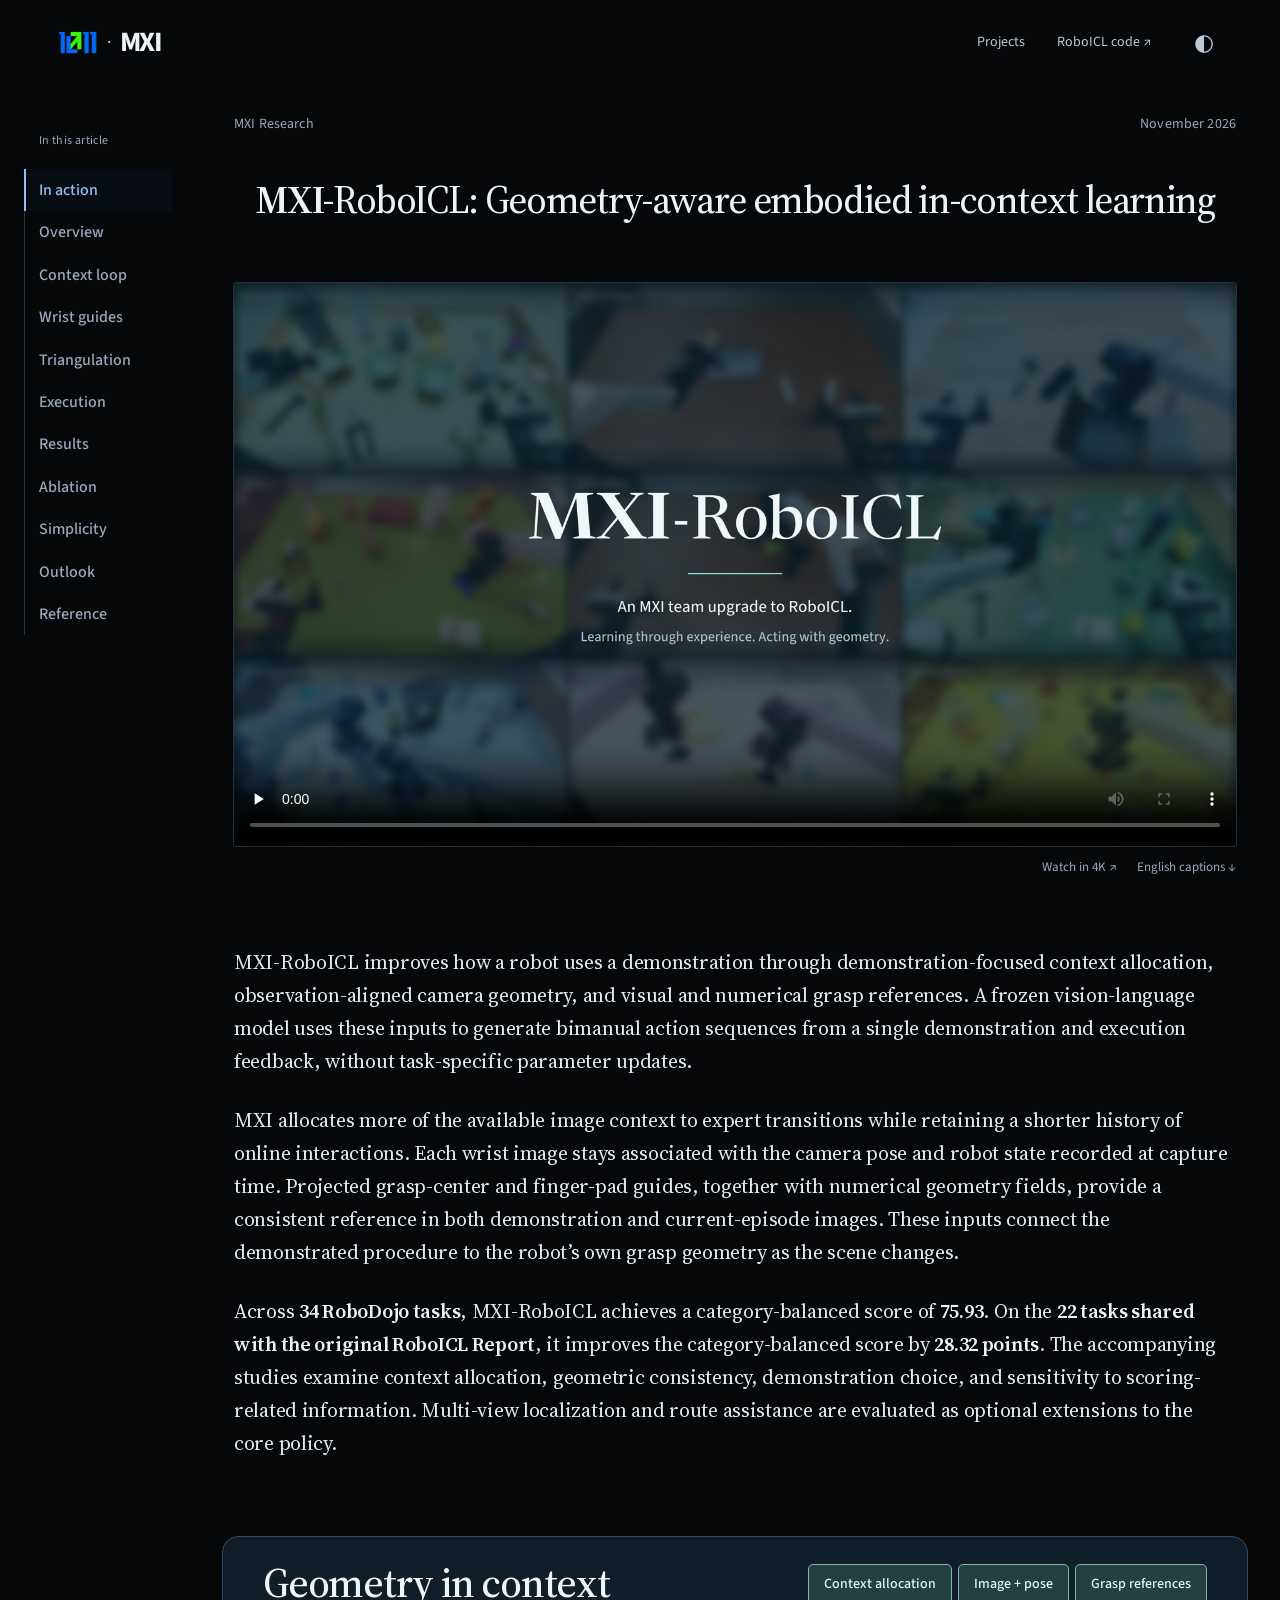
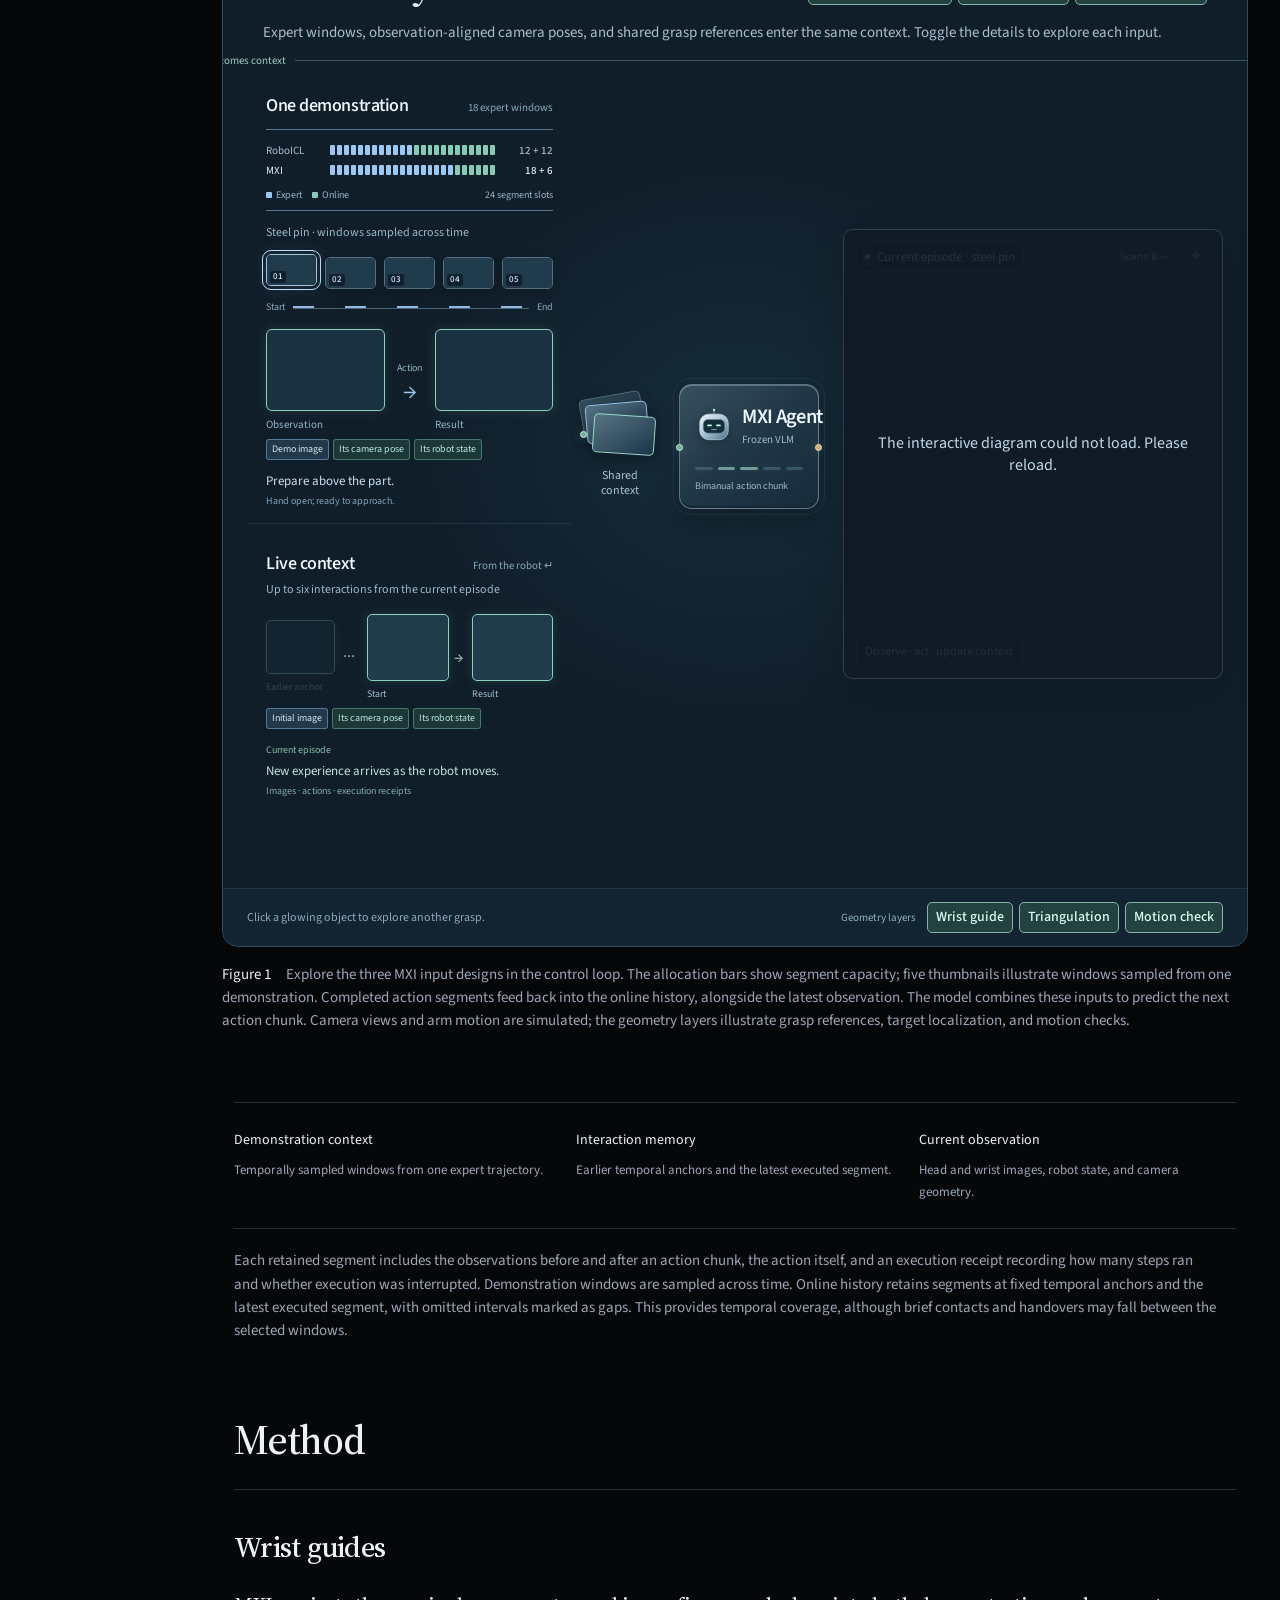
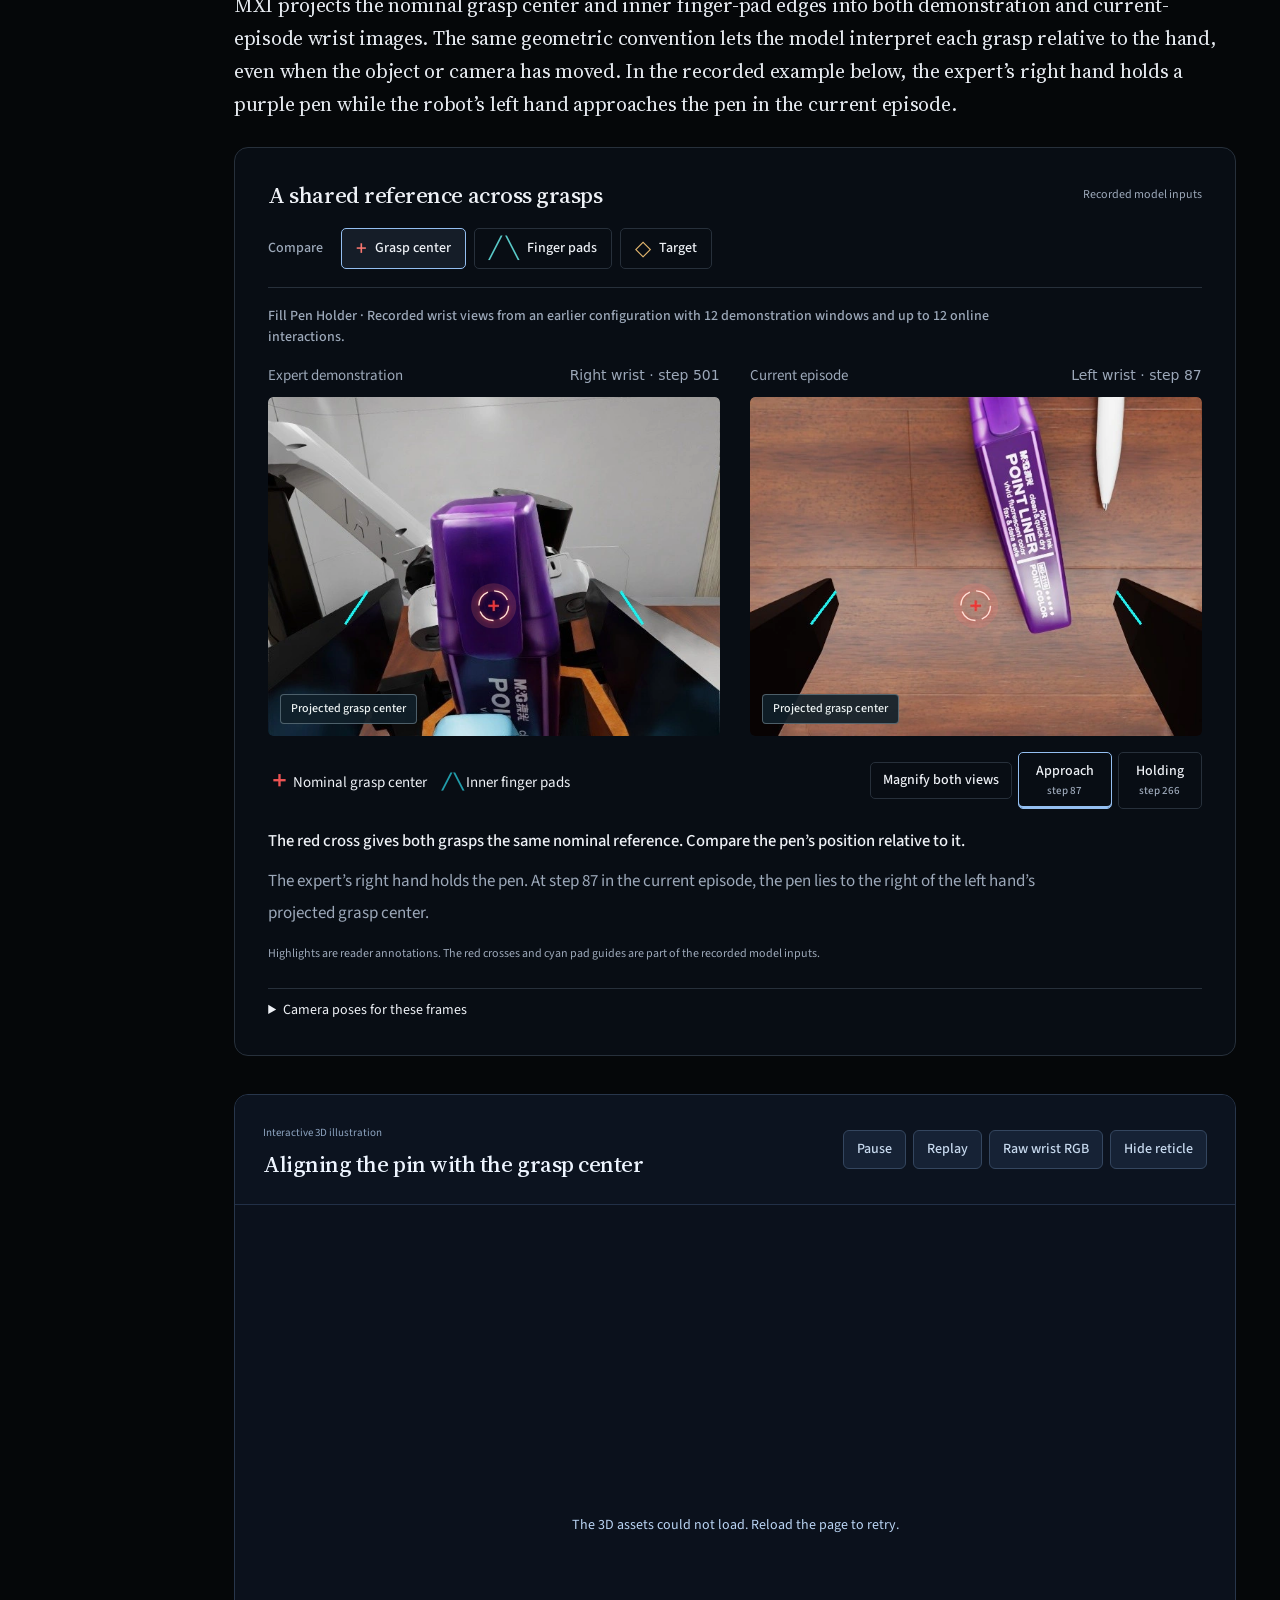
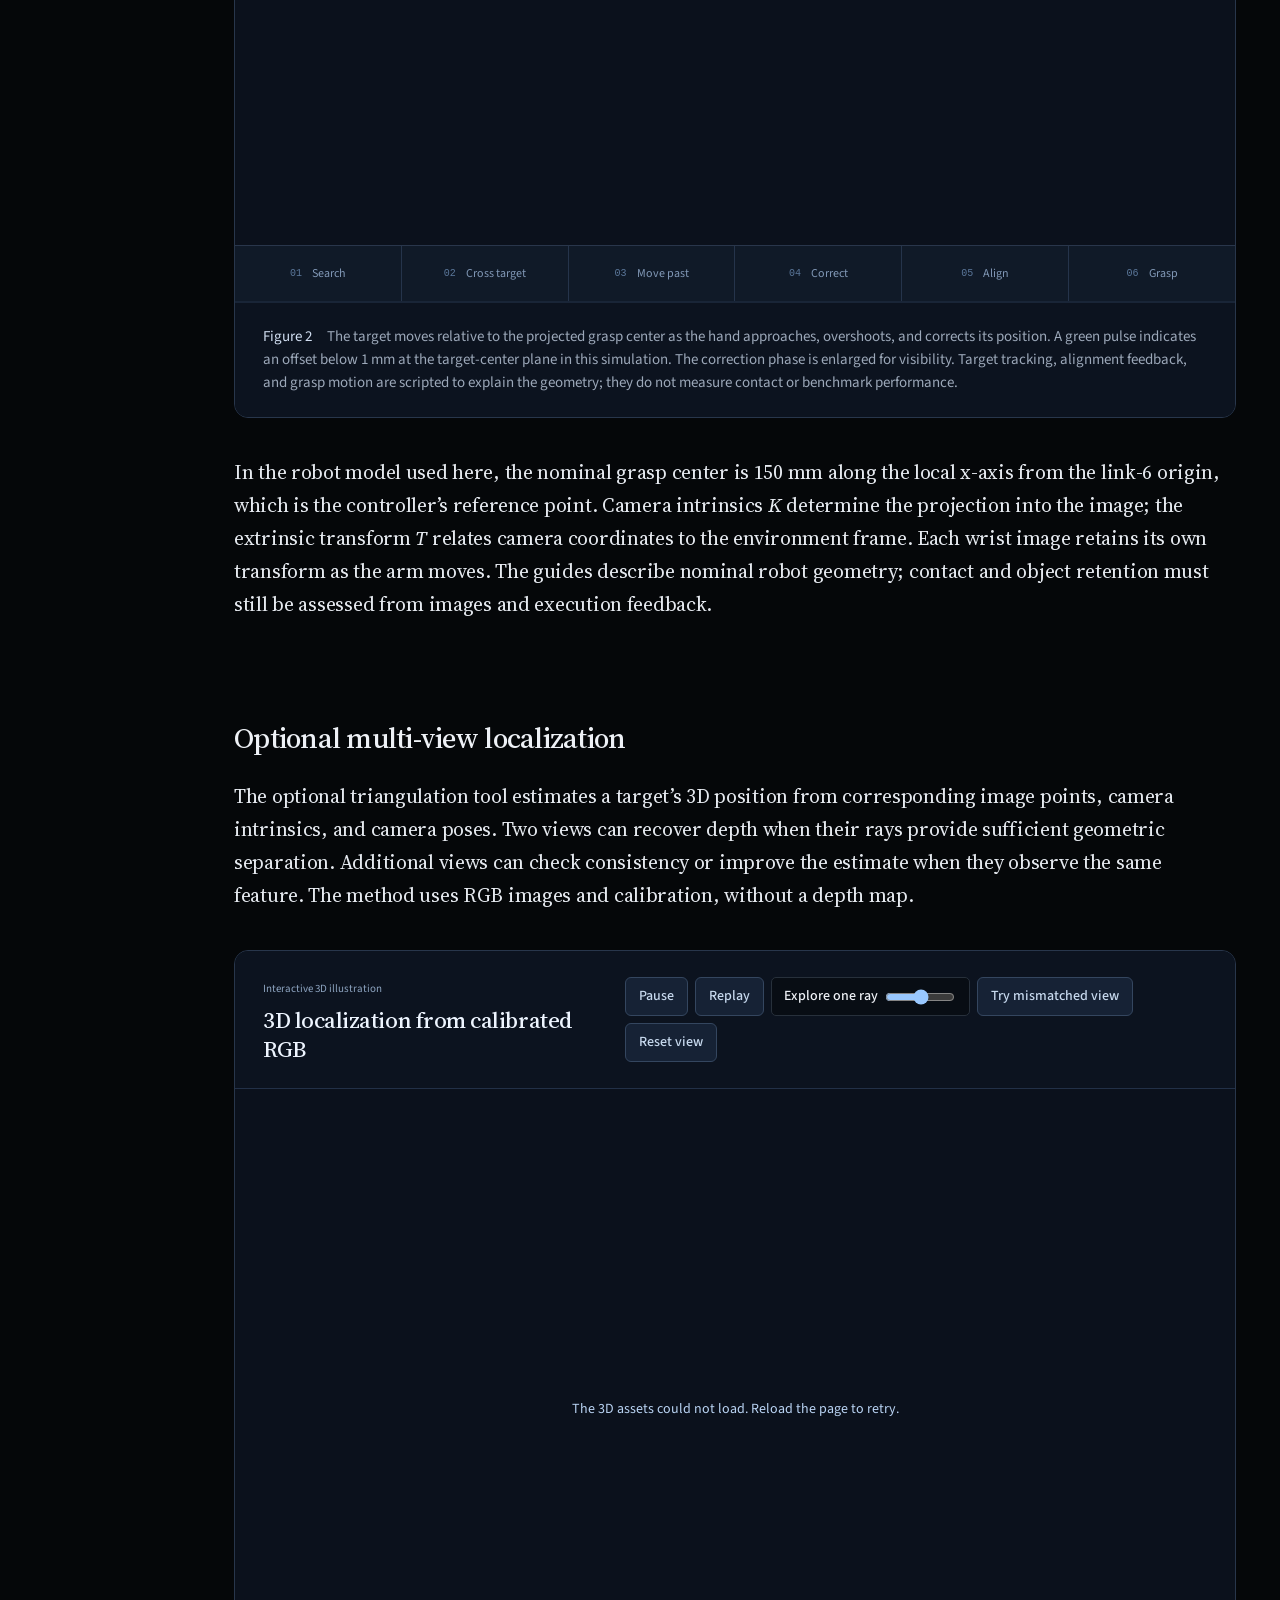
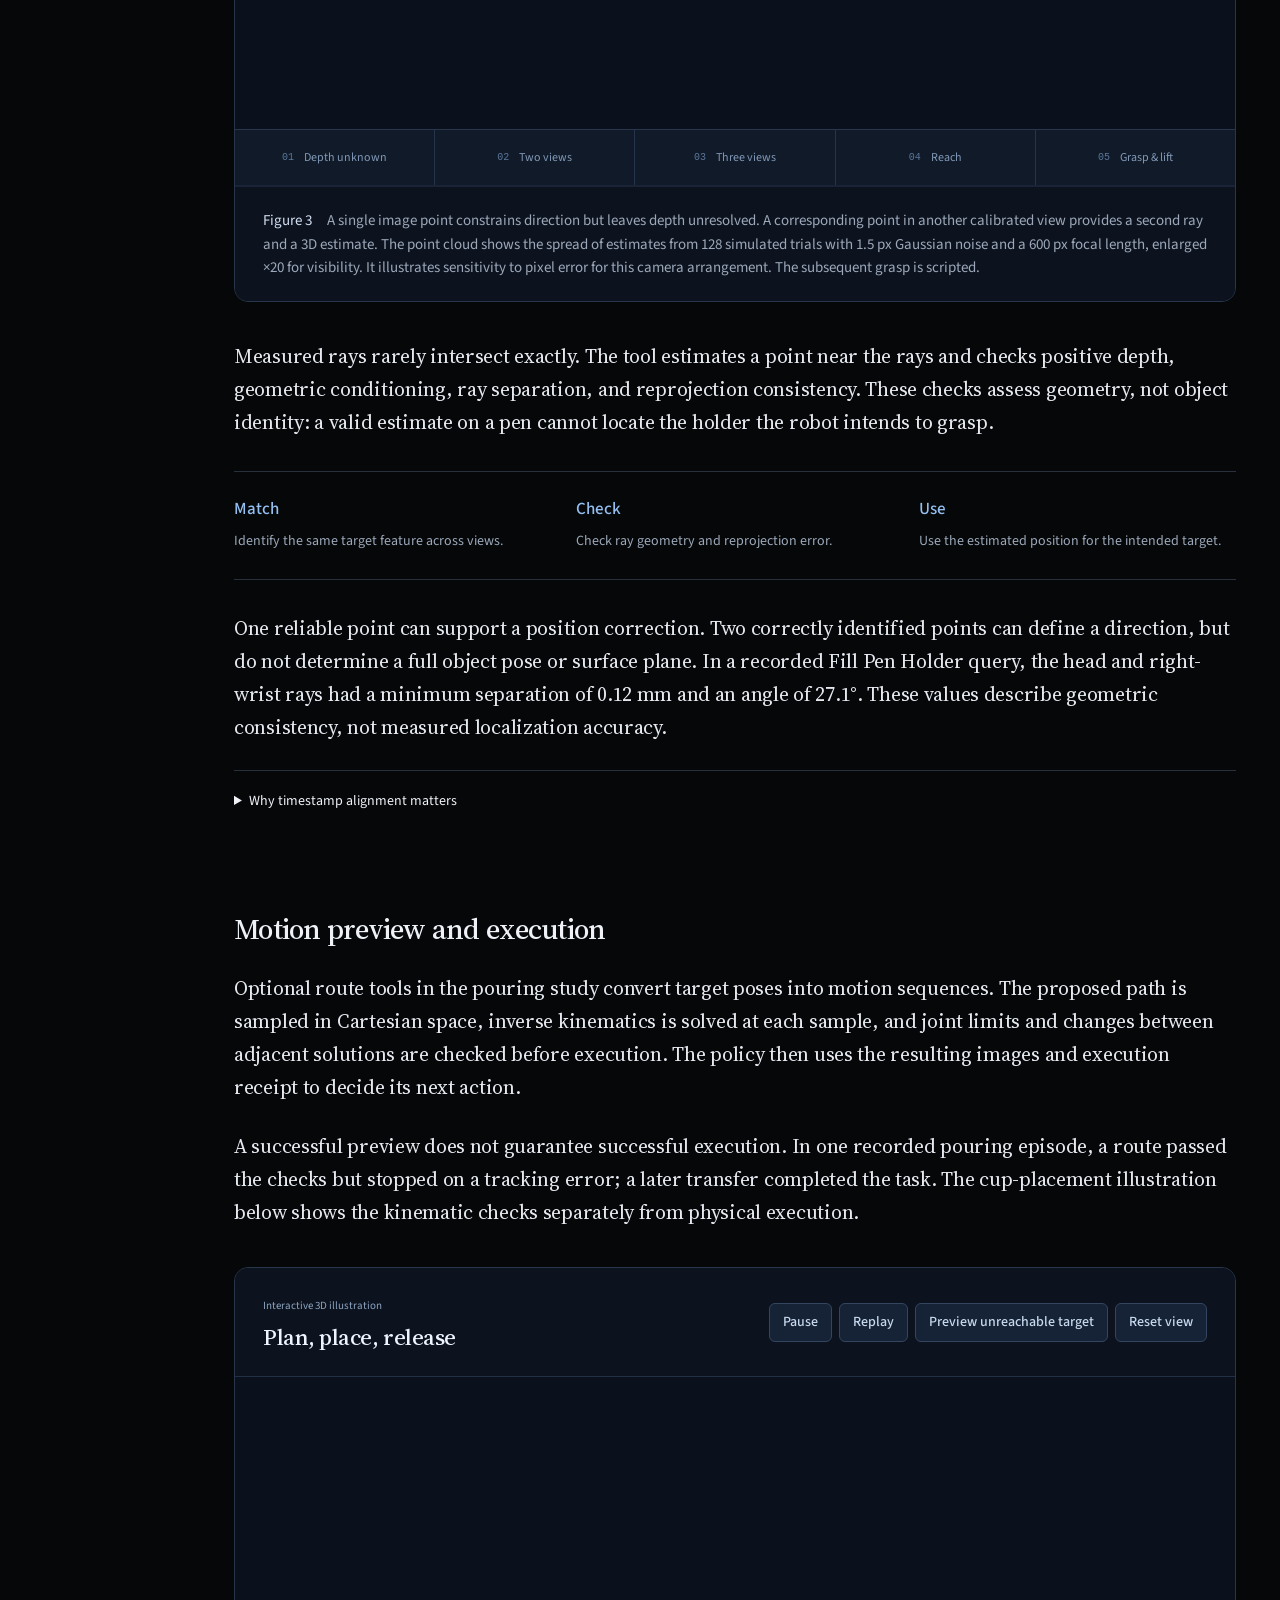
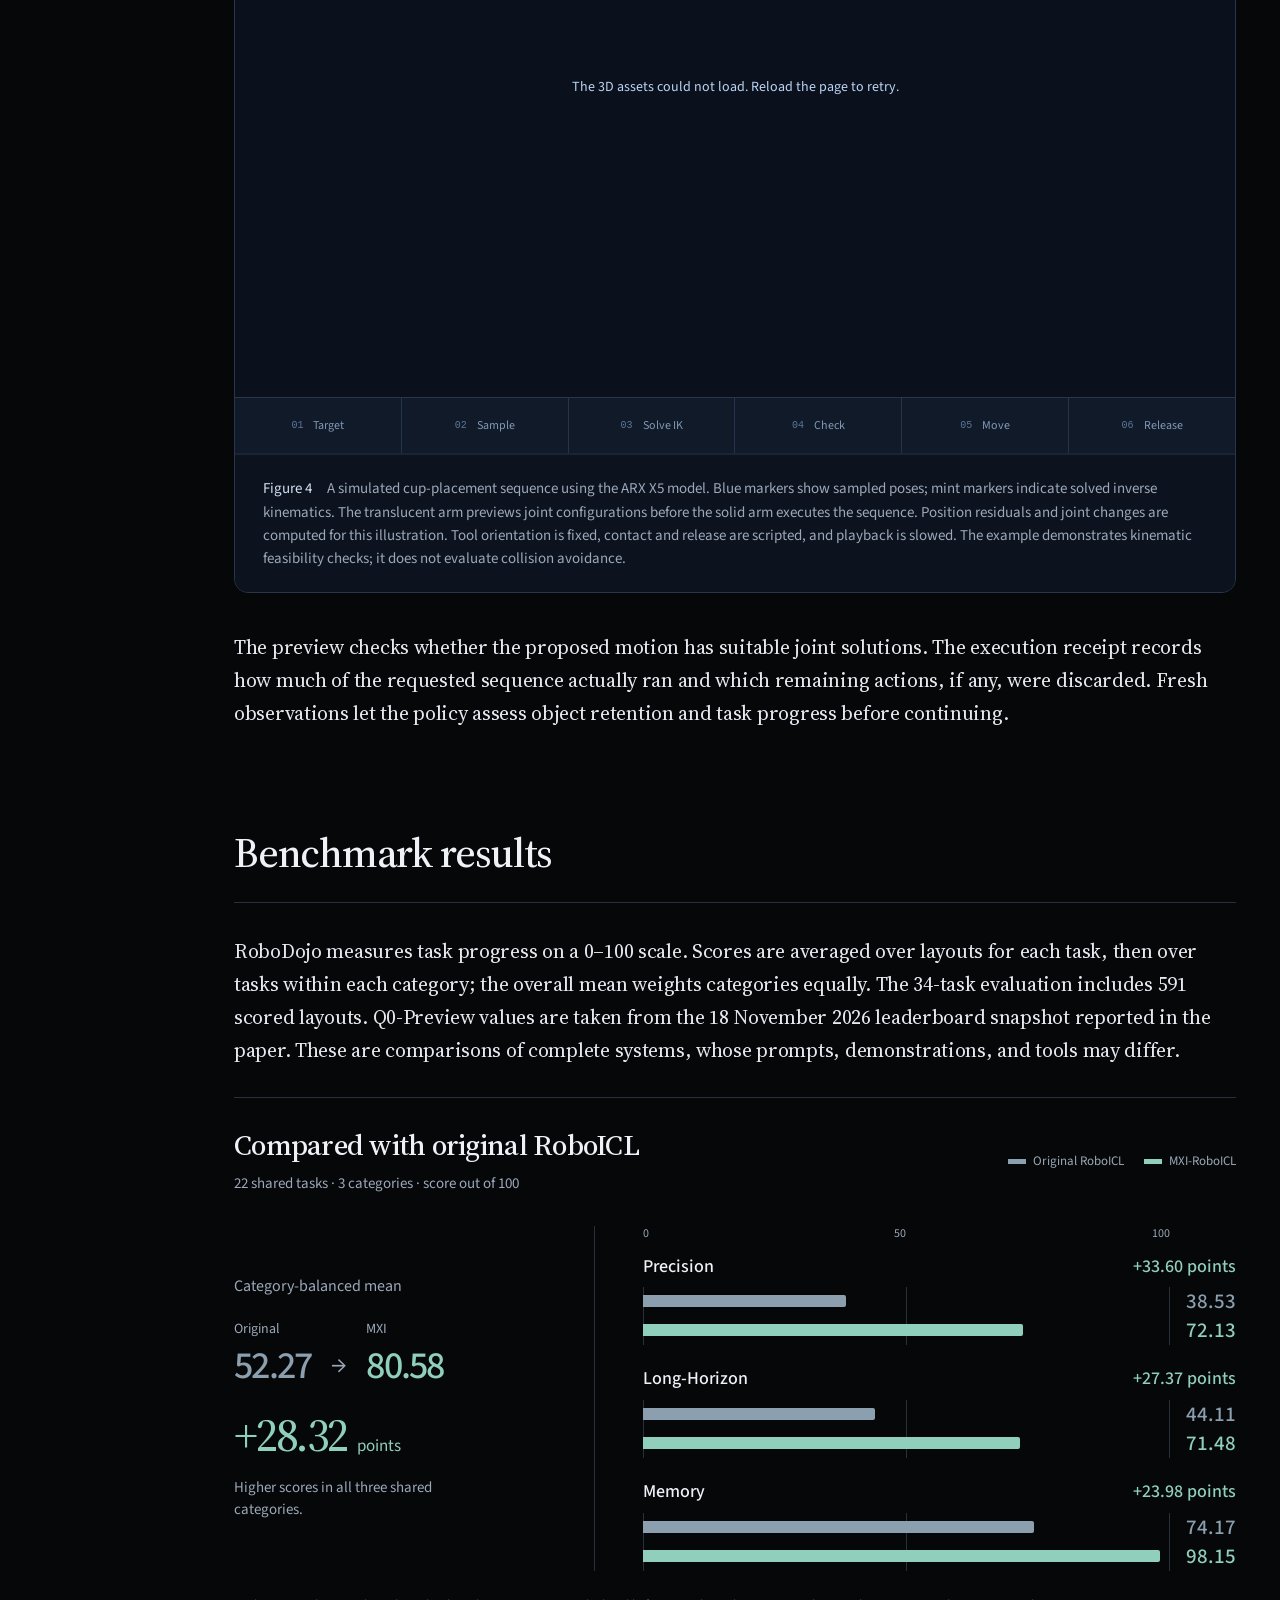
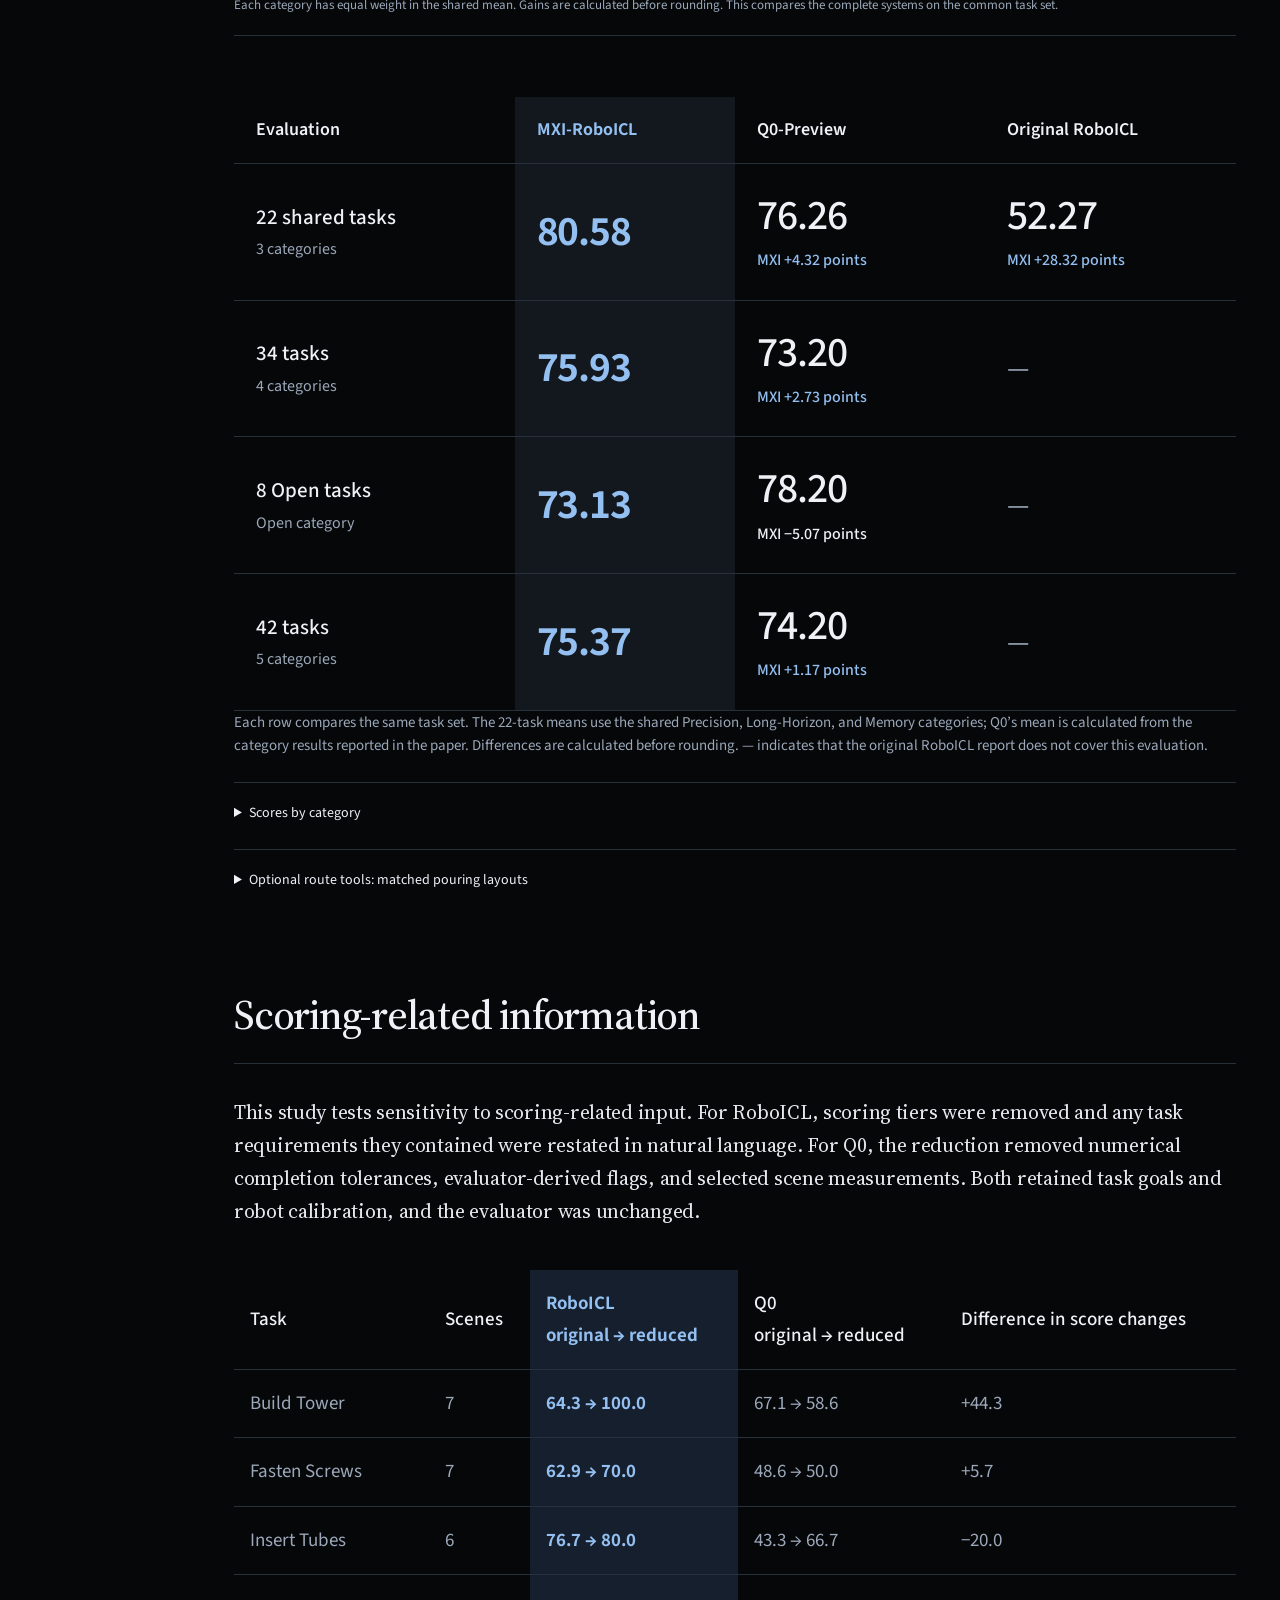
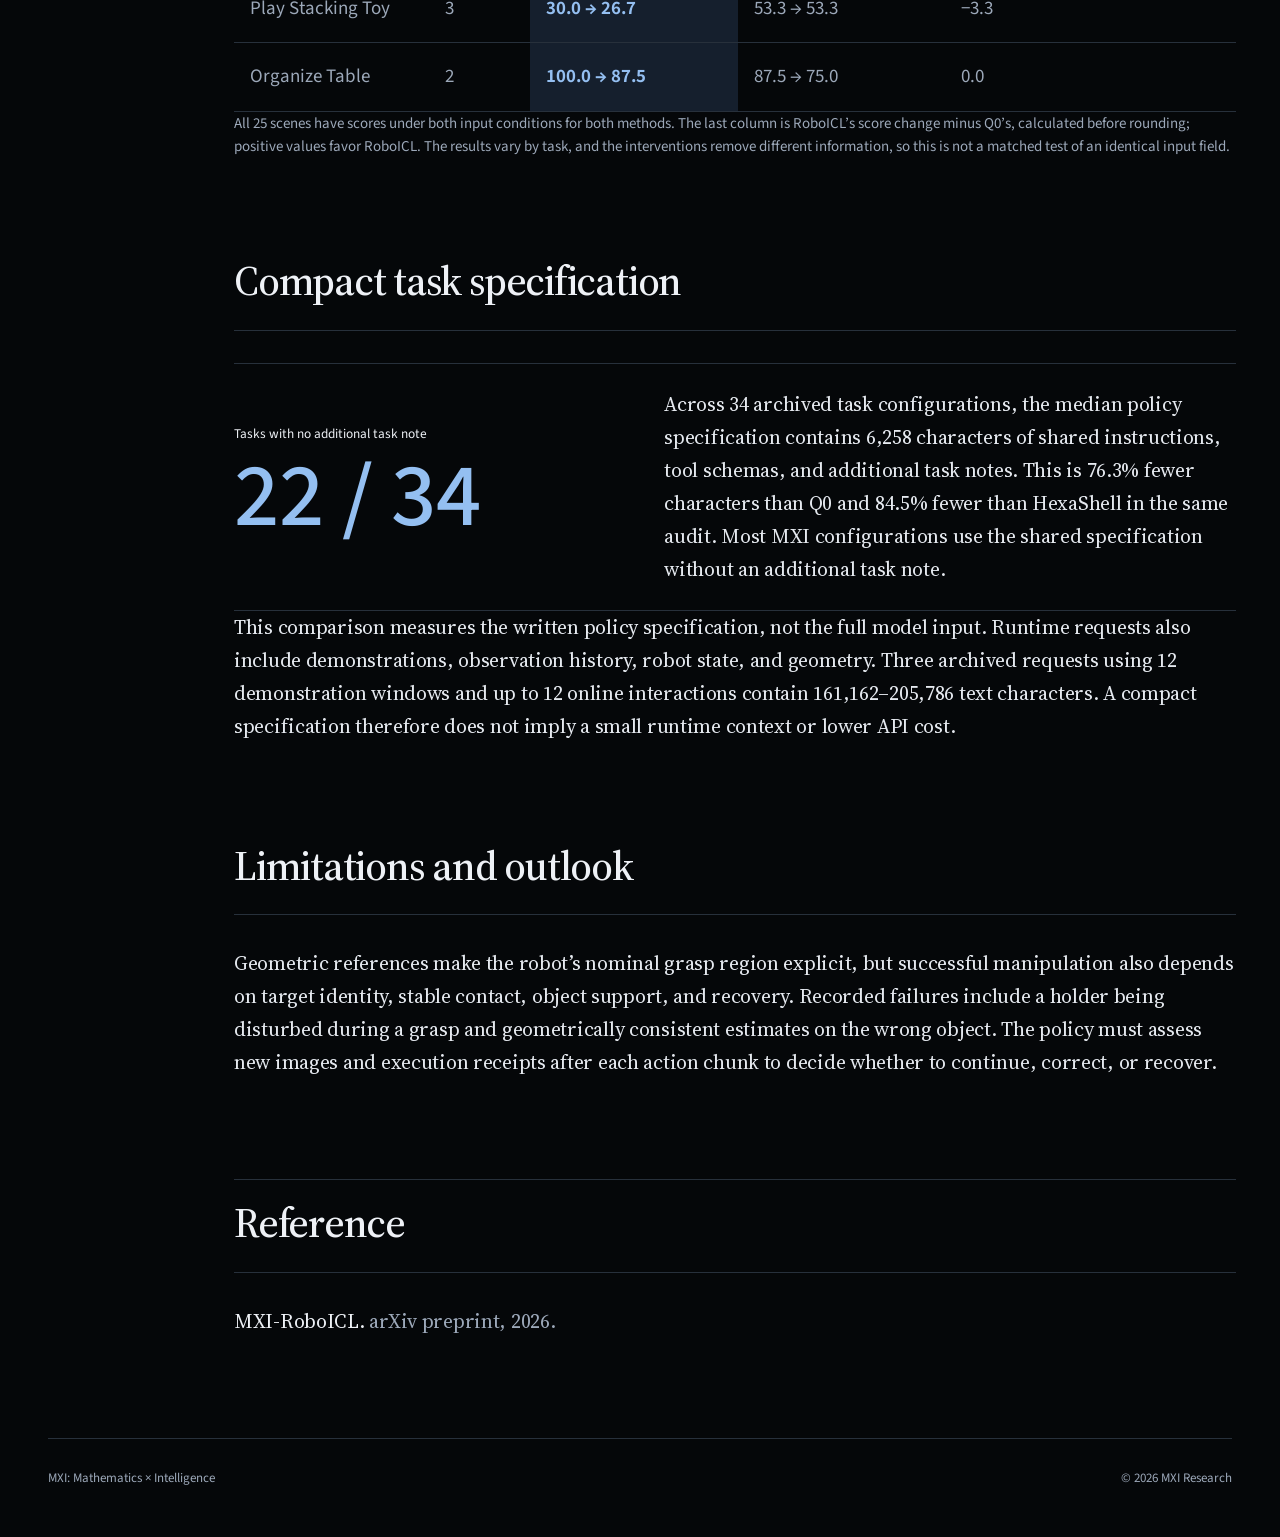
==== commit f36cd603: "Finalize single-line headline and lining statistics" ====
--- a/roboicl/index.html
+++ b/roboicl/index.html
@@ -11,8 +11,8 @@
 <script src="blog.js?v=16" defer></script>
 <link rel="stylesheet" href="scenes.css">
 <link rel="stylesheet" href="opening.css">
-<link rel="stylesheet" href="editorial.css?v=2"><link rel="stylesheet" href="mxi.css?v=10">
-<link rel="stylesheet" href="context-loop.css?v=18"><link rel="stylesheet" href="report.css?v=5"><script type="module" src="report.js?v=3"></script>
+<link rel="stylesheet" href="editorial.css?v=2"><link rel="stylesheet" href="mxi.css?v=11">
+<link rel="stylesheet" href="context-loop.css?v=18"><link rel="stylesheet" href="report.css?v=6"><script type="module" src="report.js?v=3"></script>
 <link rel="preload" href="../assets/fonts/source-serif-4.woff2" as="font" type="font/woff2" crossorigin>
 <script type="module" src="context-loop.js?v=19"></script>
 <script src="opening.js?v=9" defer></script>
@@ -30,7 +30,7 @@
 </nav>
 <div class="article-head wrap">
 <div class="edition"><span>MXI Research</span><span>November 2026</span></div>
-<div class="hero-title-row"><h1 class="mxi-title"><span class="mxi-emphasis">MXI</span>-RoboICL</h1><p class="mxi-team-statement">Geometry-aware embodied in-context learning</p></div>
+<div class="hero-title-row"><h1 class="mxi-title"><span class="mxi-name"><span class="mxi-emphasis">MXI</span>-RoboICL:</span> Geometry-aware embodied in-context learning</h1></div>
 </div>
 <section id="showreel" class="showreel wrap" aria-label="MXI-RoboICL in action">
 <figure class="showreel-figure">
--- a/roboicl/mxi.css
+++ b/roboicl/mxi.css
@@ -1,13 +1,13 @@
-/* MXI identity is carried by one complete project wordmark. */
-.hero-title-row{display:flex;align-items:center;justify-content:center;gap:30px;margin:42px 0 38px}
-.article-head .mxi-title{flex:none;text-align:center;font-family:var(--article-serif);font-size:clamp(44px,4.4vw,74px);font-weight:450;letter-spacing:-.035em;line-height:1.12;margin:0;white-space:nowrap}
-.mxi-team-statement{color:var(--muted);font:400 clamp(15px,1.2vw,19px)/1.4 var(--article-sans);margin:0;padding-left:30px;border-left:1px solid var(--line);white-space:nowrap}
+/* The project name and description form one editorial headline. */
+.hero-title-row{container-type:inline-size;margin:44px 0}
+.article-head .hero-title-row .mxi-title{text-align:center;font-family:var(--article-serif);font-size:clamp(26px,3.85cqw,56px);font-weight:450;letter-spacing:-.035em;line-height:1.16;margin:0;white-space:nowrap;text-wrap:nowrap}
+.mxi-name{white-space:nowrap}
 .film-links{display:flex;justify-content:flex-end;flex-wrap:wrap;gap:8px 20px;margin:12px 0 0;font-size:13px;color:var(--muted)}.film-links a:hover{color:var(--text)}
 .prose .method-chapter>h3{font-family:inherit;font-size:clamp(25px,2.6vw,34px);font-weight:600;letter-spacing:-.025em;line-height:1.2;margin:0 0 24px;max-width:none}
 .prose .method-chapter>.method-group-title{margin:0 0 40px;font-size:clamp(31px,3.1vw,42px)}
-@media(max-width:1100px){.hero-title-row{flex-direction:column;gap:16px;margin:32px 0}.mxi-team-statement{border:0;padding:0;text-align:center;white-space:normal}.article-head .mxi-title{font-size:clamp(39px,7.5vw,68px)}}
-@media(max-width:600px){.hero-title-row{margin:28px 0}.mxi-team-statement{max-width:340px}.opening-overview{padding-top:32px}}
+@media(max-width:900px){.hero-title-row{margin:32px 0}.article-head .hero-title-row .mxi-title{font-size:clamp(30px,5vw,42px);white-space:normal;text-wrap:balance}}
+@media(max-width:600px){.hero-title-row{margin:28px 0}.opening-overview{padding-top:32px}}
 
 .article-head{padding:30px 0 16px}
 
-.article-head .mxi-emphasis{font-weight:610;font-size:1.05em;letter-spacing:-.035em}
+.article-head .mxi-emphasis{font-weight:610;font-size:1em;letter-spacing:inherit}
--- a/roboicl/report.css
+++ b/roboicl/report.css
@@ -9,7 +9,7 @@
 .observation-tools button[aria-pressed=true]{border-color:var(--accent);box-shadow:inset 0 -2px var(--accent)}.observation-study details{border-top:1px solid var(--line);padding-top:10px}.observation-study summary{cursor:pointer}.pose-grid pre{overflow:auto;font-size:clamp(10px,1vw,16px)}
 .allocation{margin:30px auto 24px}.allocation h3{font:500 27px Georgia,serif}.allocation>div{display:grid;grid-template-columns:120px minmax(60px,1fr) 185px;align-items:center;gap:16px;margin:9px 0}
 .allocation i{height:12px;background:repeating-linear-gradient(90deg,transparent 0 calc(100% / 24 - 2px),var(--panel) calc(100% / 24 - 2px) calc(100% / 24)),linear-gradient(90deg,#83a8cf var(--expert),#4fa98f var(--expert));border-radius:2px}
-.allocation p,.observation-tools{font-size:15px}.report-score{border-block:1px solid var(--line);padding:24px 0;display:grid;grid-template-columns:minmax(180px,.7fr) 1fr;gap:30px;align-items:center}.report-score strong{display:block;font:500 clamp(48px,7vw,90px)/1.2 Georgia,serif;color:var(--accent)}
+.allocation p,.observation-tools{font-size:15px}.report-score{border-block:1px solid var(--line);padding:24px 0;display:grid;grid-template-columns:minmax(180px,.7fr) 1fr;gap:30px;align-items:center}.report-score strong{display:block;font:500 clamp(48px,7vw,90px)/1.2 var(--article-sans);font-variant-numeric:lining-nums tabular-nums;color:var(--accent)}
 .prose .report-score p{margin:0}.table-scroll th,.table-scroll td{text-align:left;font-variant-numeric:tabular-nums}
 .ray-control{display:inline-flex;align-items:center;gap:5px;font-size:12px}.ray-control input{width:70px}.raw-wrist :is(.wrist-frame,.guide-key,.precision-metrics,.comparison-status){visibility:hidden}
 @media(max-width:680px){.allocation>div{grid-template-columns:76px 1fr 109px;font-size:12px;gap:6px}.observation-pair figcaption{display:grid;font-size:17px}.observation-pair small{font-size:11px}.report-score{grid-template-columns:1fr;gap:8px}.observation-tools button{font-size:13px}.pose-grid{grid-template-columns:1fr}.observation-study p{font-size:15px}.scene-controls{flex-wrap:wrap}}
